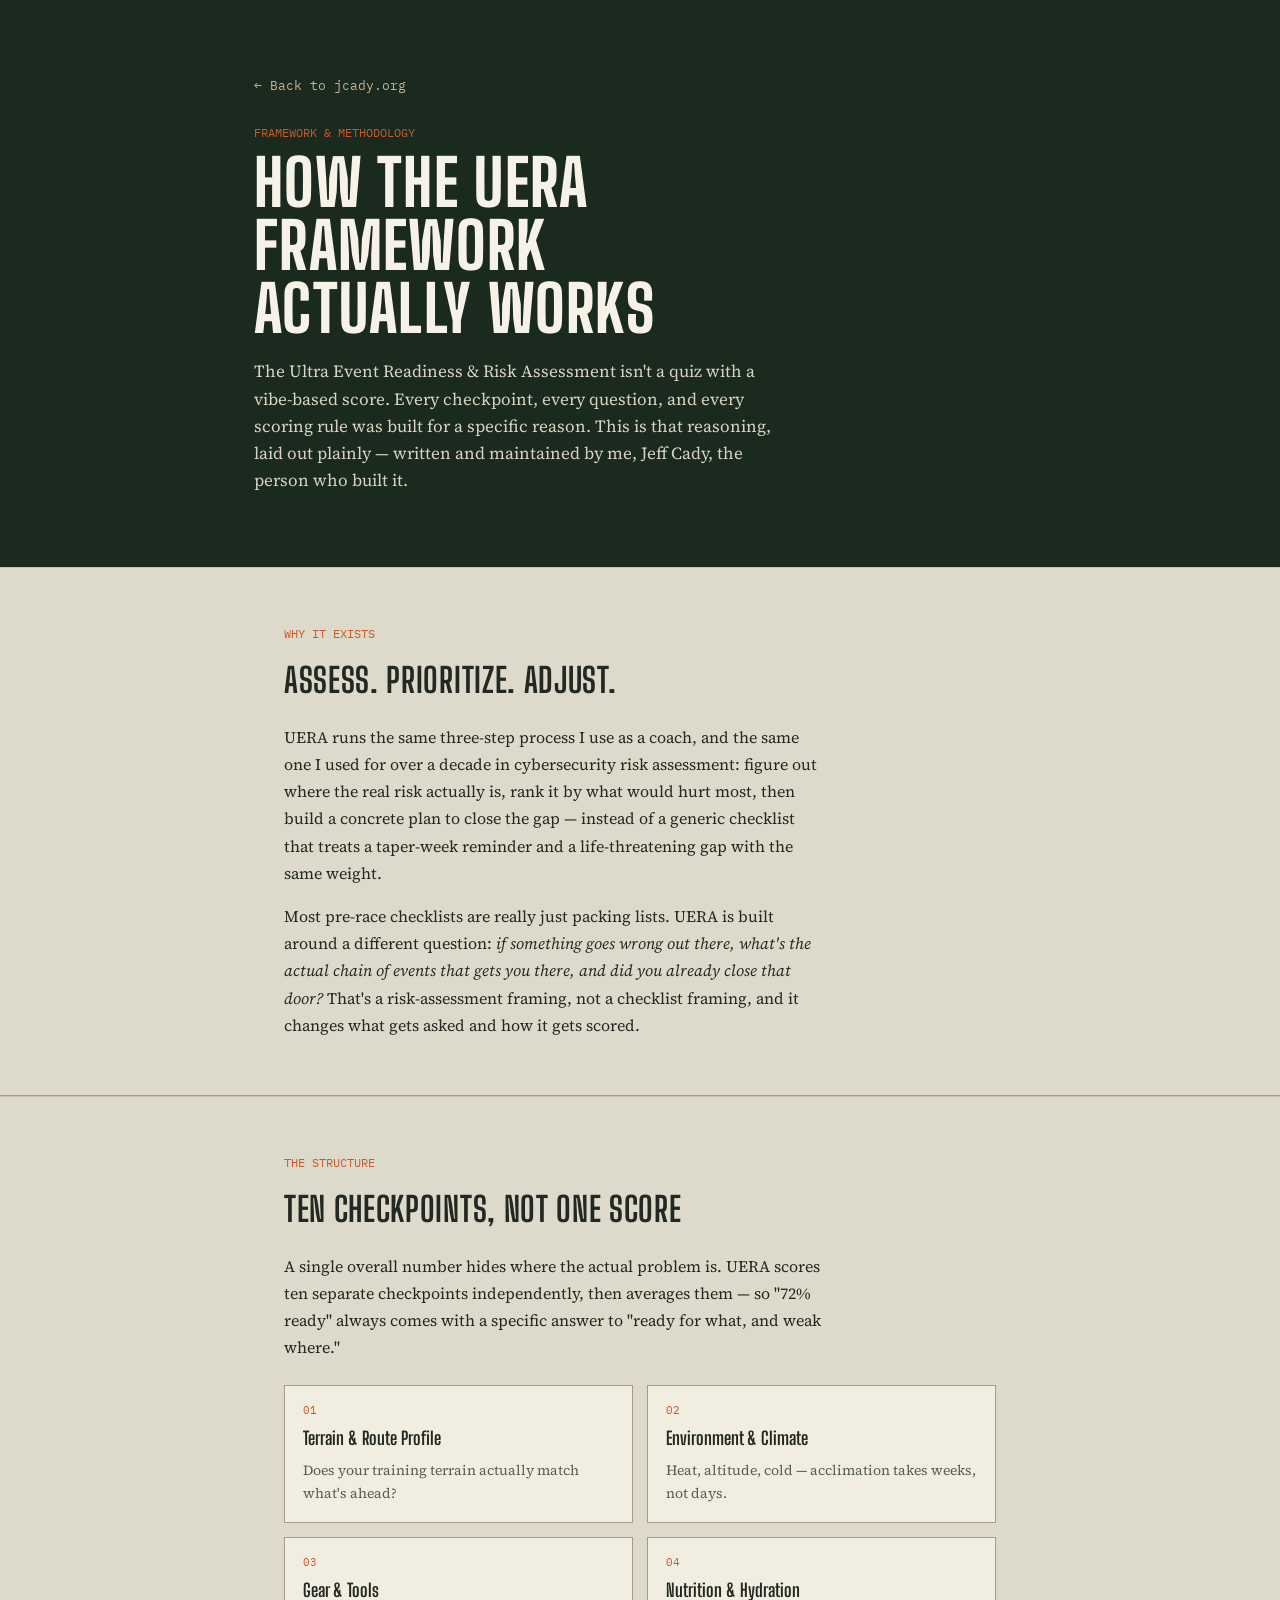
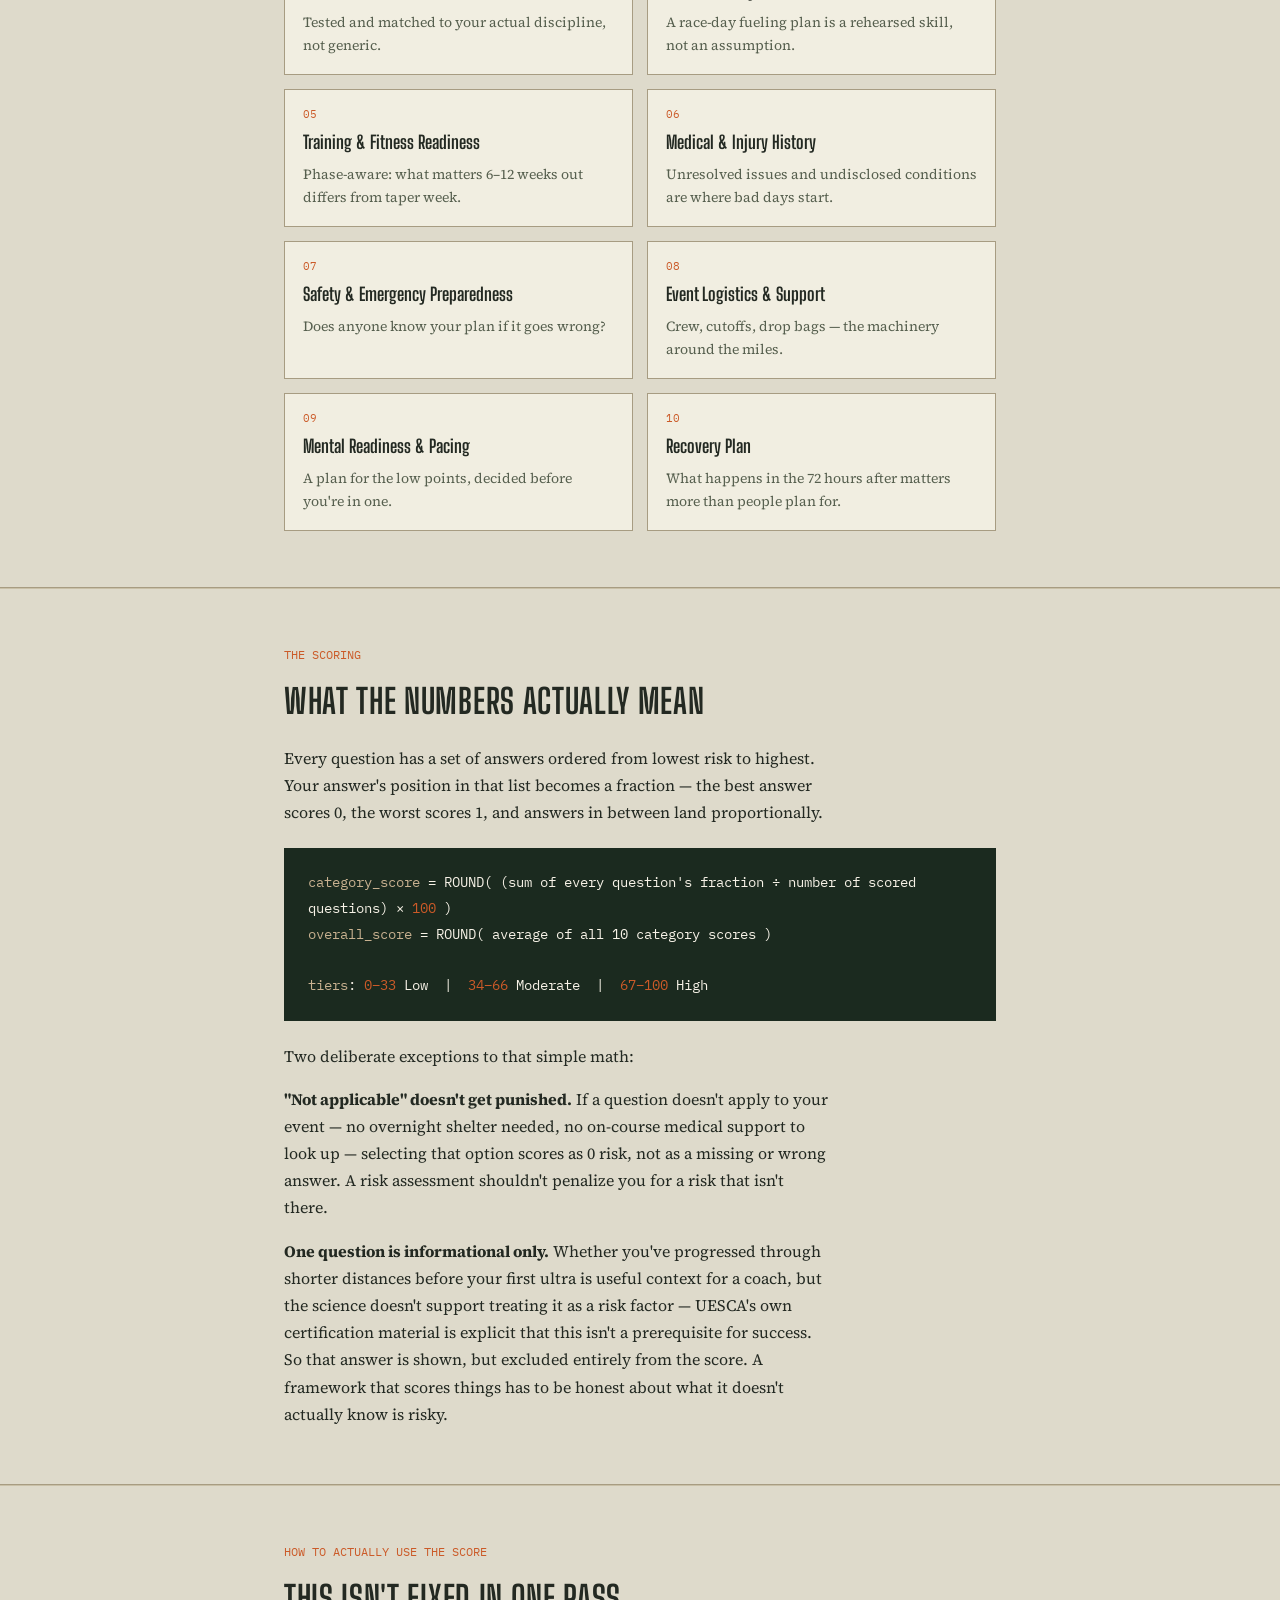
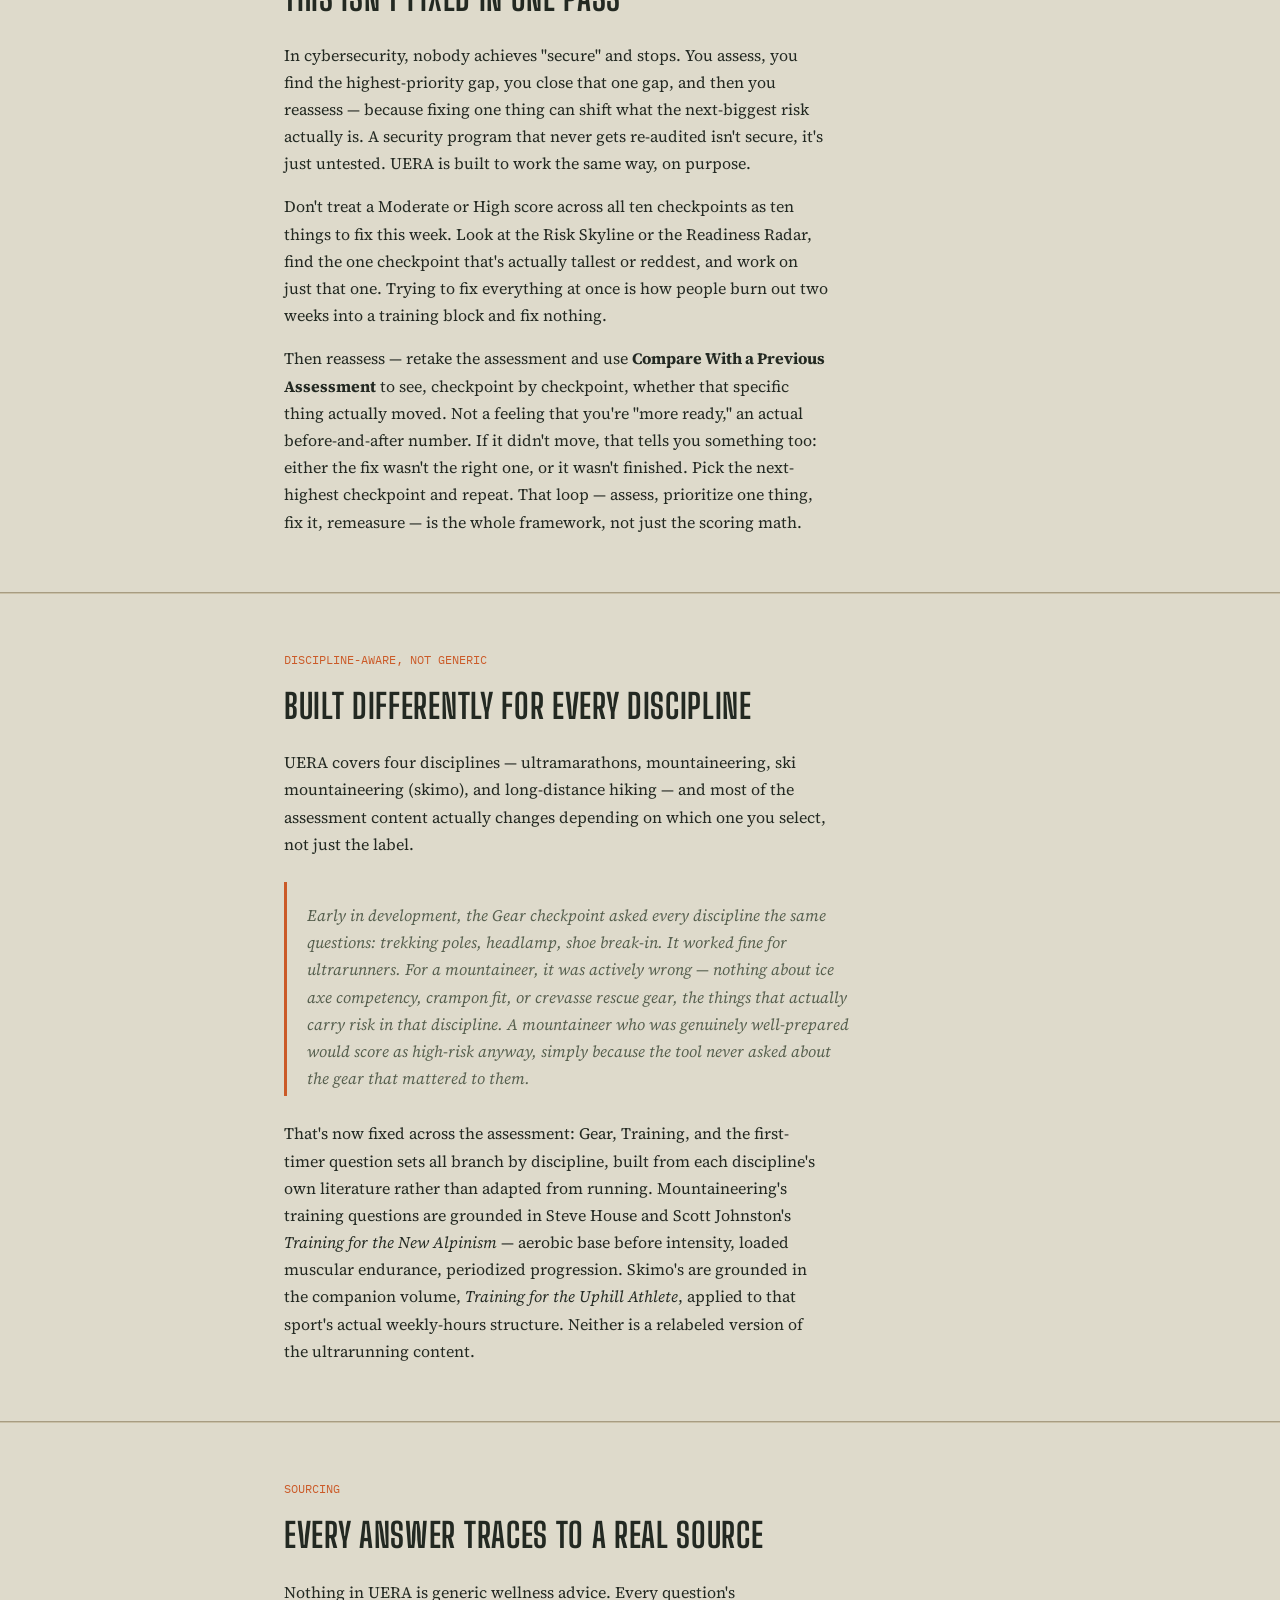
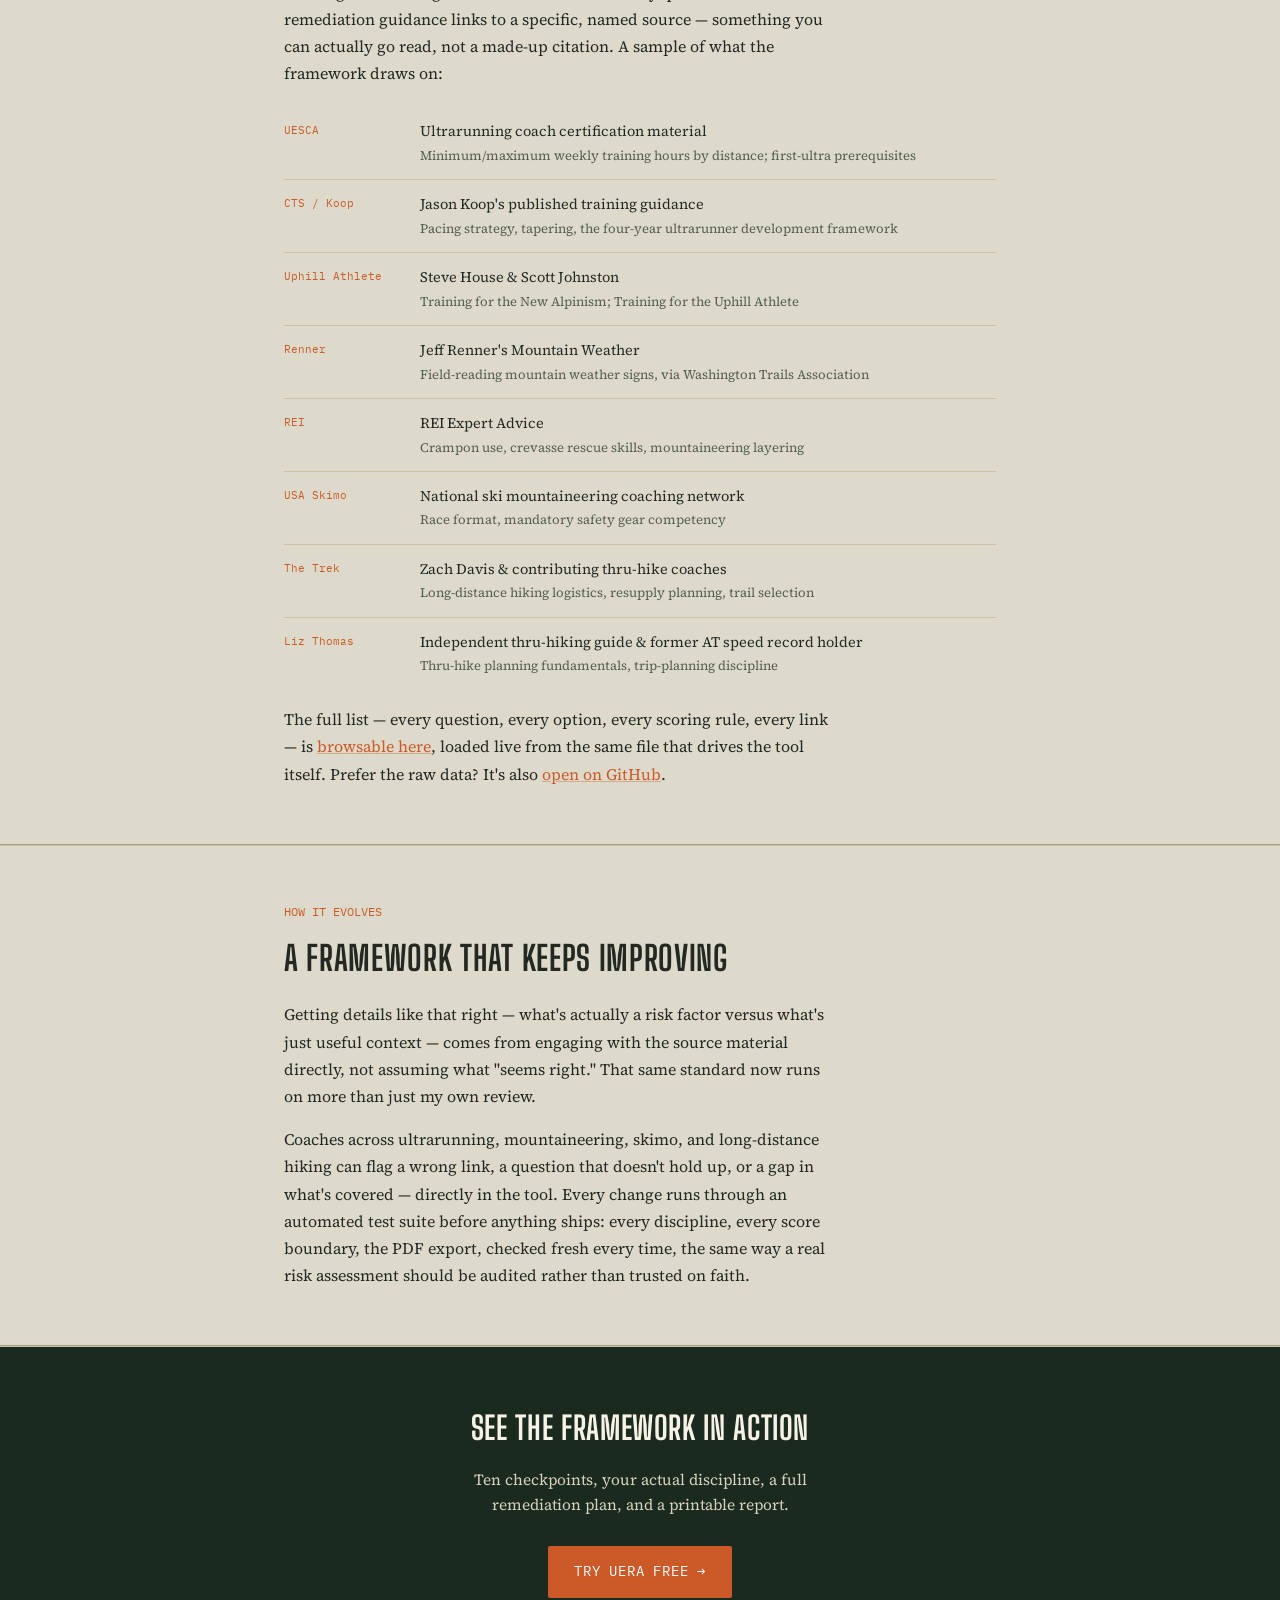
==== framework.html @ 0e3402d0 "Add guidance on using the score in cybersecurity" ====
<!DOCTYPE html>
<html lang="en">
<head>
<meta charset="UTF-8">
<meta name="viewport" content="width=device-width, initial-scale=1.0">
<title>The UERA Framework &mdash; Logic, Scoring &amp; Sources | Jeff Cady</title>
<meta name="description" content="How the Ultra Event Readiness &amp; Risk Assessment actually works: the scoring math, why the checkpoints differ by discipline, and the real sources behind every question.">
<link rel="preconnect" href="https://fonts.googleapis.com">
<link rel="preconnect" href="https://fonts.gstatic.com" crossorigin>
<link href="https://fonts.googleapis.com/css2?family=Big+Shoulders+Display:wght@600;700;800&family=Source+Serif+4:ital,opsz,wght@0,8..60,400;0,8..60,600;1,8..60,400&family=IBM+Plex+Mono:wght@400;500;600&display=swap" rel="stylesheet">
<link rel="stylesheet" href="theme.css">
<script src="theme.js"></script>
<style>
  .fw-hero{
    background:var(--pine);
    color:var(--cream);
    padding:72px 0 56px;
    position:relative;
    overflow:hidden;
  }
  .fw-hero::before{
    content:'';
    position:absolute;inset:0;
    background-image:var(--contour-pattern);
    background-size:600px;
    opacity:0.08;
    pointer-events:none;
  }
  .fw-hero .wrap{position:relative;}
  .fw-back{
    display:inline-flex;align-items:center;gap:6px;
    font-family:'IBM Plex Mono',monospace;font-size:12.5px;color:#c8b190;
    text-decoration:none;margin-bottom:28px;
  }
  .fw-back:hover{color:var(--accent);}
  .fw-hero h1{
    font-family:'Big Shoulders Display',sans-serif;
    font-weight:800;
    font-size:clamp(38px,6vw,64px);
    line-height:0.98;
    margin-bottom:18px;
    max-width:14ch;
  }
  .fw-hero .lede{
    font-size:17px;color:#d9d2c0;max-width:58ch;line-height:1.6;
  }
  .fw-section{padding:56px 0;border-bottom:1px solid var(--line);}
  .fw-section:last-of-type{border-bottom:none;}
  .fw-section .wrap{max-width:760px;}
  .fw-section h2{
    font-family:'Big Shoulders Display',sans-serif;
    font-weight:700;font-size:clamp(26px,4vw,34px);
    margin-bottom:6px;
  }
  .fw-kicker{
    font-family:'IBM Plex Mono',monospace;font-size:12px;color:var(--accent);
    margin-bottom:10px;
  }
  .fw-section p{font-size:16px;line-height:1.7;color:var(--ink);margin-bottom:16px;max-width:68ch;}
  .fw-section p a{color:var(--accent);text-decoration:underline;text-decoration-color:rgba(203,90,40,0.4);}
  .fw-section p a:hover{text-decoration-color:var(--accent);}
  .fw-section p:last-child{margin-bottom:0;}
  .checkpoint-grid{
    display:grid;grid-template-columns:repeat(2,1fr);gap:14px;margin-top:24px;
  }
  @media (max-width:640px){.checkpoint-grid{grid-template-columns:1fr;}}
  .checkpoint-grid .cp{
    border:1px solid var(--line);padding:16px 18px;background:var(--paper-2);
  }
  .checkpoint-grid .cp .num{
    font-family:'IBM Plex Mono',monospace;font-size:11px;color:var(--accent);
  }
  .checkpoint-grid .cp h4{
    font-family:'Big Shoulders Display',sans-serif;font-size:18px;font-weight:700;
    margin:4px 0 6px;
  }
  .checkpoint-grid .cp p{font-size:14px;margin:0;color:var(--ink-soft);}
  .formula-block{
    background:var(--pine);color:var(--cream);
    padding:22px 24px;margin:22px 0;
    font-family:'IBM Plex Mono',monospace;font-size:13.5px;line-height:1.9;
  }
  .formula-block .step{color:#c8b190;}
  .formula-block .hi{color:var(--accent);}
  .case-study{
    border-left:3px solid var(--accent);padding:4px 0 4px 20px;margin:24px 0;
  }
  .case-study p{font-style:italic;color:var(--ink-soft);}
  .source-list{margin-top:20px;display:flex;flex-direction:column;gap:0;}
  .source-list .src{
    display:flex;gap:16px;padding:13px 0;border-top:1px solid var(--line-soft);
    font-size:14.5px;
  }
  .source-list .src:first-child{border-top:none;}
  .source-list .src .domain{
    font-family:'IBM Plex Mono',monospace;font-size:11px;color:var(--accent);
    width:120px;flex-shrink:0;padding-top:2px;
  }
  .source-list .src .what{color:var(--ink);}
  .source-list .src .what span{color:var(--ink-soft);display:block;font-size:13px;margin-top:2px;}
  .fw-cta{
    background:var(--pine);color:var(--cream);padding:56px 0;text-align:center;
  }
  .fw-cta h2{
    font-family:'Big Shoulders Display',sans-serif;font-weight:700;font-size:clamp(24px,4vw,32px);
    margin-bottom:14px;
  }
  .fw-cta p{color:#d9d2c0;max-width:52ch;margin:0 auto 28px;font-size:15.5px;}
</style>
</head>
<body>

<section class="fw-hero">
  <div class="wrap">
    <a class="fw-back" href="index.html">&larr; Back to jcady.org</a>
    <div class="fw-kicker">FRAMEWORK &amp; METHODOLOGY</div>
    <h1>How the UERA framework actually works</h1>
    <p class="lede">The Ultra Event Readiness &amp; Risk Assessment isn't a quiz with a vibe-based score. Every checkpoint, every question, and every scoring rule was built for a specific reason. This is that reasoning, laid out plainly &mdash; written and maintained by me, Jeff Cady, the person who built it.</p>
  </div>
</section>

<section class="fw-section">
  <div class="wrap">
    <div class="fw-kicker">WHY IT EXISTS</div>
    <h2>Assess. Prioritize. Adjust.</h2>
    <p>UERA runs the same three-step process I use as a coach, and the same one I used for over a decade in cybersecurity risk assessment: figure out where the real risk actually is, rank it by what would hurt most, then build a concrete plan to close the gap &mdash; instead of a generic checklist that treats a taper-week reminder and a life-threatening gap with the same weight.</p>
    <p>Most pre-race checklists are really just packing lists. UERA is built around a different question: <em>if something goes wrong out there, what's the actual chain of events that gets you there, and did you already close that door?</em> That's a risk-assessment framing, not a checklist framing, and it changes what gets asked and how it gets scored.</p>
  </div>
</section>

<section class="fw-section">
  <div class="wrap">
    <div class="fw-kicker">THE STRUCTURE</div>
    <h2>Ten checkpoints, not one score</h2>
    <p>A single overall number hides where the actual problem is. UERA scores ten separate checkpoints independently, then averages them &mdash; so "72% ready" always comes with a specific answer to "ready for what, and weak where."</p>
    <div class="checkpoint-grid">
      <div class="cp"><div class="num">01</div><h4>Terrain &amp; Route Profile</h4><p>Does your training terrain actually match what's ahead?</p></div>
      <div class="cp"><div class="num">02</div><h4>Environment &amp; Climate</h4><p>Heat, altitude, cold &mdash; acclimation takes weeks, not days.</p></div>
      <div class="cp"><div class="num">03</div><h4>Gear &amp; Tools</h4><p>Tested and matched to your actual discipline, not generic.</p></div>
      <div class="cp"><div class="num">04</div><h4>Nutrition &amp; Hydration</h4><p>A race-day fueling plan is a rehearsed skill, not an assumption.</p></div>
      <div class="cp"><div class="num">05</div><h4>Training &amp; Fitness Readiness</h4><p>Phase-aware: what matters 6&ndash;12 weeks out differs from taper week.</p></div>
      <div class="cp"><div class="num">06</div><h4>Medical &amp; Injury History</h4><p>Unresolved issues and undisclosed conditions are where bad days start.</p></div>
      <div class="cp"><div class="num">07</div><h4>Safety &amp; Emergency Preparedness</h4><p>Does anyone know your plan if it goes wrong?</p></div>
      <div class="cp"><div class="num">08</div><h4>Event Logistics &amp; Support</h4><p>Crew, cutoffs, drop bags &mdash; the machinery around the miles.</p></div>
      <div class="cp"><div class="num">09</div><h4>Mental Readiness &amp; Pacing</h4><p>A plan for the low points, decided before you're in one.</p></div>
      <div class="cp"><div class="num">10</div><h4>Recovery Plan</h4><p>What happens in the 72 hours after matters more than people plan for.</p></div>
    </div>
  </div>
</section>

<section class="fw-section">
  <div class="wrap">
    <div class="fw-kicker">THE SCORING</div>
    <h2>What the numbers actually mean</h2>
    <p>Every question has a set of answers ordered from lowest risk to highest. Your answer's position in that list becomes a fraction &mdash; the best answer scores 0, the worst scores 1, and answers in between land proportionally.</p>
    <div class="formula-block">
      <span class="step">category_score</span> = ROUND( (sum of every question's fraction &divide; number of scored questions) &times; <span class="hi">100</span> )<br>
      <span class="step">overall_score</span> = ROUND( average of all 10 category scores )<br><br>
      <span class="step">tiers</span>: <span class="hi">0&ndash;33</span> Low &nbsp;|&nbsp; <span class="hi">34&ndash;66</span> Moderate &nbsp;|&nbsp; <span class="hi">67&ndash;100</span> High
    </div>
    <p>Two deliberate exceptions to that simple math:</p>
    <p><strong>"Not applicable" doesn't get punished.</strong> If a question doesn't apply to your event &mdash; no overnight shelter needed, no on-course medical support to look up &mdash; selecting that option scores as 0 risk, not as a missing or wrong answer. A risk assessment shouldn't penalize you for a risk that isn't there.</p>
    <p><strong>One question is informational only.</strong> Whether you've progressed through shorter distances before your first ultra is useful context for a coach, but the science doesn't support treating it as a risk factor &mdash; UESCA's own certification material is explicit that this isn't a prerequisite for success. So that answer is shown, but excluded entirely from the score. A framework that scores things has to be honest about what it doesn't actually know is risky.</p>
  </div>
</section>

<section class="fw-section">
  <div class="wrap">
    <div class="fw-kicker">HOW TO ACTUALLY USE THE SCORE</div>
    <h2>This isn't fixed in one pass</h2>
    <p>In cybersecurity, nobody achieves "secure" and stops. You assess, you find the highest-priority gap, you close that one gap, and then you reassess &mdash; because fixing one thing can shift what the next-biggest risk actually is. A security program that never gets re-audited isn't secure, it's just untested. UERA is built to work the same way, on purpose.</p>
    <p>Don't treat a Moderate or High score across all ten checkpoints as ten things to fix this week. Look at the Risk Skyline or the Readiness Radar, find the one checkpoint that's actually tallest or reddest, and work on just that one. Trying to fix everything at once is how people burn out two weeks into a training block and fix nothing.</p>
    <p>Then reassess &mdash; retake the assessment and use <strong>Compare With a Previous Assessment</strong> to see, checkpoint by checkpoint, whether that specific thing actually moved. Not a feeling that you're "more ready," an actual before-and-after number. If it didn't move, that tells you something too: either the fix wasn't the right one, or it wasn't finished. Pick the next-highest checkpoint and repeat. That loop &mdash; assess, prioritize one thing, fix it, remeasure &mdash; is the whole framework, not just the scoring math.</p>
  </div>
</section>

<section class="fw-section">
  <div class="wrap">
    <div class="fw-kicker">DISCIPLINE-AWARE, NOT GENERIC</div>
    <h2>Built differently for every discipline</h2>
    <p>UERA covers four disciplines &mdash; ultramarathons, mountaineering, ski mountaineering (skimo), and long-distance hiking &mdash; and most of the assessment content actually changes depending on which one you select, not just the label.</p>
    <div class="case-study">
      <p>Early in development, the Gear checkpoint asked every discipline the same questions: trekking poles, headlamp, shoe break-in. It worked fine for ultrarunners. For a mountaineer, it was actively wrong &mdash; nothing about ice axe competency, crampon fit, or crevasse rescue gear, the things that actually carry risk in that discipline. A mountaineer who was genuinely well-prepared would score as high-risk anyway, simply because the tool never asked about the gear that mattered to them.</p>
    </div>
    <p>That's now fixed across the assessment: Gear, Training, and the first-timer question sets all branch by discipline, built from each discipline's own literature rather than adapted from running. Mountaineering's training questions are grounded in Steve House and Scott Johnston's <em>Training for the New Alpinism</em> &mdash; aerobic base before intensity, loaded muscular endurance, periodized progression. Skimo's are grounded in the companion volume, <em>Training for the Uphill Athlete</em>, applied to that sport's actual weekly-hours structure. Neither is a relabeled version of the ultrarunning content.</p>
  </div>
</section>

<section class="fw-section">
  <div class="wrap">
    <div class="fw-kicker">SOURCING</div>
    <h2>Every answer traces to a real source</h2>
    <p>Nothing in UERA is generic wellness advice. Every question's remediation guidance links to a specific, named source &mdash; something you can actually go read, not a made-up citation. A sample of what the framework draws on:</p>
    <div class="source-list">
      <div class="src"><div class="domain">UESCA</div><div class="what">Ultrarunning coach certification material<span>Minimum/maximum weekly training hours by distance; first-ultra prerequisites</span></div></div>
      <div class="src"><div class="domain">CTS / Koop</div><div class="what">Jason Koop's published training guidance<span>Pacing strategy, tapering, the four-year ultrarunner development framework</span></div></div>
      <div class="src"><div class="domain">Uphill Athlete</div><div class="what">Steve House &amp; Scott Johnston<span>Training for the New Alpinism; Training for the Uphill Athlete</span></div></div>
      <div class="src"><div class="domain">Renner</div><div class="what">Jeff Renner's Mountain Weather<span>Field-reading mountain weather signs, via Washington Trails Association</span></div></div>
      <div class="src"><div class="domain">REI</div><div class="what">REI Expert Advice<span>Crampon use, crevasse rescue skills, mountaineering layering</span></div></div>
      <div class="src"><div class="domain">USA Skimo</div><div class="what">National ski mountaineering coaching network<span>Race format, mandatory safety gear competency</span></div></div>
      <div class="src"><div class="domain">The Trek</div><div class="what">Zach Davis &amp; contributing thru-hike coaches<span>Long-distance hiking logistics, resupply planning, trail selection</span></div></div>
      <div class="src"><div class="domain">Liz Thomas</div><div class="what">Independent thru-hiking guide &amp; former AT speed record holder<span>Thru-hike planning fundamentals, trip-planning discipline</span></div></div>
    </div>
    <p>The full list &mdash; every question, every option, every scoring rule, every link &mdash; is <a href="questions.html">browsable here</a>, loaded live from the same file that drives the tool itself. Prefer the raw data? It's also <a href="https://github.com/jeffreycady/Ultra-Event-Readiness-and-Risk-Assessment" target="_blank" rel="noopener">open on GitHub</a>.</p>
  </div>
</section>

<section class="fw-section">
  <div class="wrap">
    <div class="fw-kicker">HOW IT EVOLVES</div>
    <h2>A framework that keeps improving</h2>
    <p>Getting details like that right &mdash; what's actually a risk factor versus what's just useful context &mdash; comes from engaging with the source material directly, not assuming what "seems right." That same standard now runs on more than just my own review.</p>
    <p>Coaches across ultrarunning, mountaineering, skimo, and long-distance hiking can flag a wrong link, a question that doesn't hold up, or a gap in what's covered &mdash; directly in the tool. Every change runs through an automated test suite before anything ships: every discipline, every score boundary, the PDF export, checked fresh every time, the same way a real risk assessment should be audited rather than trusted on faith.</p>
  </div>
</section>

<section class="fw-cta">
  <div class="wrap">
    <h2>See the framework in action</h2>
    <p>Ten checkpoints, your actual discipline, a full remediation plan, and a printable report.</p>
    <a class="btn" href="https://uera.jcady.org/?coach=jeff">Try UERA Free &rarr;</a>
  </div>
</section>

</body>
</html>
---- theme.css ----
/* ============================================================
   JEFF CADY / UESCA COACHING — SHARED THEME
   ------------------------------------------------------------
   Design tokens, resets, typography, layout shell, hero
   mechanism, and buttons shared by every page in this site
   family (jcady.org, uera.jcady.org, and any future page).

   HOW TO USE THIS FOR A NEW PAGE:
   1. Link this file + the same Google Fonts <link> this file
      assumes (Big Shoulders Display, Source Serif 4, IBM Plex
      Mono) — see any existing page's <head> for the exact tag.
   2. Link theme.js right after it (provides the topo contour
      background and the waypoint-ring icon generator).
   3. Use the classes below (.wrap, .hero, .btn, section,
      .section-title, etc.) for anything generic.
   4. Write page-specific CSS in your own page's <style> block,
      AFTER the theme.css <link>, so it can override anything
      that needs to differ (hero heading size, section colors,
      one-off components). Don't edit this file for a one-page
      need — only add something here if it's genuinely reusable
      across multiple pages.
   ============================================================ */

:root{
  /* ---- Core palette ---- */
  --paper:#DEDACB;
  --paper-2:#F1EEE1;
  --ink:#232922;
  --ink-soft:#565f4e;
  --pine:#1B2A1F;
  --pine-2:#25372A;
  --line:#A79C82;
  --line-soft:#c9c0a7;
  --accent:#CB5A28;
  --cream:#F7F2E7;
  --dim:#c8b190;
  --radius:2px;

  /* ---- Risk/status tiers ----
     For any tool that scores, flags, or rates something.
     Skip these tokens entirely on pages that don't need them. */
  --low:#4B7A4E;
  --mid:#B2812A;
  --high:#B23B2E;
  --low-bg:rgba(75,122,78,0.13);
  --mid-bg:rgba(178,129,42,0.15);
  --high-bg:rgba(178,59,46,0.14);
}

/* ---------- Reset & base ---------- */
*{box-sizing:border-box;}
html{scroll-behavior:smooth;}
body{
  margin:0;
  background:var(--paper);
  color:var(--ink);
  font-family:'Source Serif 4', Georgia, serif;
  -webkit-font-smoothing:antialiased;
  line-height:1.6;
}
img{max-width:100%;display:block;}
a{color:inherit;}

/* ---------- Typography ---------- */
h1,h2,h3,.display{
  font-family:'Big Shoulders Display', sans-serif;
  text-transform:uppercase;
  letter-spacing:0.02em;
  font-weight:800;
  margin:0;
}
.mono{font-family:'IBM Plex Mono', monospace;}
button{font-family:'IBM Plex Mono', monospace;cursor:pointer;}
button:focus-visible, input:focus-visible, a:focus-visible, label:focus-within{
  outline:3px solid var(--accent);
  outline-offset:2px;
}

/* ---------- Layout shell ---------- */
.wrap{max-width:820px;margin:0 auto;padding:0 24px;}
section{padding:64px 0;}
section + section{border-top:1px solid var(--line-soft);}
.section-title{font-size:clamp(26px,4vw,34px);margin-bottom:10px;}
.section-sub{color:var(--ink-soft);font-size:16px;max-width:60ch;margin-bottom:36px;font-style:italic;}

/* ---------- Hero (dark pine header w/ topo texture) ----------
   Structural mechanism only. Override .hero{padding} and
   .hero h1{font-size} per page — a two-word name and a
   four-word product title need different scale, and that's
   fine to set locally. */
.hero{
  background:var(--pine);
  color:var(--cream);
  position:relative;
  overflow:hidden;
  padding:76px 0 58px;
}
.hero::before{
  content:"";
  position:absolute;inset:0;
  background-image:var(--contour-pattern);
  opacity:0.5;
  pointer-events:none;
}
.hero .wrap{position:relative;z-index:1;}
.eyebrow{
  font-family:'IBM Plex Mono', monospace;
  font-size:12.5px;
  letter-spacing:0.17em;
  text-transform:uppercase;
  color:var(--dim);
  margin-bottom:19px;
  display:flex;
  align-items:center;
  gap:10px;
}
.eyebrow::before{content:"";width:26px;height:1px;background:var(--dim);display:inline-block;}
.hero h1{
  font-size:clamp(44px, 9vw, 80px);
  line-height:0.92;
  color:var(--cream);
}
.hero h1 em{font-style:normal;color:var(--accent);}
.hero p.lead{
  font-family:'Source Serif 4', serif;
  font-size:18.5px;
  color:#d9d2c0;
  max-width:52ch;
  margin-top:23px;
}

/* ---------- Buttons ---------- */
.btn-row{display:flex;gap:14px;margin-top:38px;flex-wrap:wrap;}
.btn{
  display:inline-flex;align-items:center;gap:10px;
  background:var(--accent);color:#fff;border:none;
  padding:15px 26px;font-size:13.5px;letter-spacing:0.06em;text-transform:uppercase;
  border-radius:var(--radius);text-decoration:none;
  font-family:'IBM Plex Mono', monospace;
  transition:background .15s ease, transform .15s ease;
}
.btn:hover{background:#b04b1f;}
.btn:active{transform:translateY(1px);}
.btn:disabled{opacity:0.35;cursor:not-allowed;}
.btn.small{padding:9px 16px;font-size:11.5px;}

/* Ghost button — default styling assumes a light background
   (body sections on --paper/--paper-2). */
.btn.ghost{background:transparent;border:1px solid var(--line);color:var(--ink);}
.btn.ghost:hover{background:rgba(0,0,0,0.05);}

/* Ghost button automatically flips for dark/hero contexts —
   any page's hero gets a correctly-contrasted ghost button
   for free, no per-page override needed. */
.hero .btn.ghost, .btn.ghost-dark{
  border-color:rgba(247,242,231,0.4);color:var(--cream);
}
.hero .btn.ghost:hover, .btn.ghost-dark:hover{background:rgba(255,255,255,0.08);}

/* ---------- Tags / pills ----------
   Small rounded label chips — used for specialty tags,
   category labels, anything that reads as a short badge. */
.pill-row{display:flex;flex-wrap:wrap;gap:10px;}
.pill-row span, .pill-row a{
  font-family:'IBM Plex Mono', monospace;font-size:11.5px;letter-spacing:0.05em;text-transform:uppercase;
  border:1px solid var(--line);padding:6px 14px;border-radius:20px;color:var(--ink-soft);
  text-decoration:none;
}

/* ---------- Simple card ----------
   A bordered content block on --paper-2. Good starting point
   for fact boxes, callouts, or list cards on a new page. */
.card{background:var(--paper-2);border:1px solid var(--line-soft);padding:22px 24px;}

/* ---------- Footer shell ----------
   The dark marketing-style footer (name, blurb, contact,
   copyright). A tool that just needs a thin credit line
   at the bottom of its own screens doesn't need this at all.*/
footer.site-footer-full{background:var(--pine);color:var(--dim);padding:56px 0 32px;}
footer.site-footer-full h2{color:var(--cream);font-size:28px;margin-bottom:12px;}
footer.site-footer-full p.lead-f{color:#d9d2c0;font-size:15.5px;max-width:50ch;margin-bottom:32px;}
.footer-bottom{
  border-top:1px solid rgba(255,255,255,0.12);
  margin-top:36px;padding-top:22px;
  font-family:'IBM Plex Mono', monospace;font-size:11px;color:#a99b7d;
  display:flex;justify-content:space-between;flex-wrap:wrap;gap:10px;
}
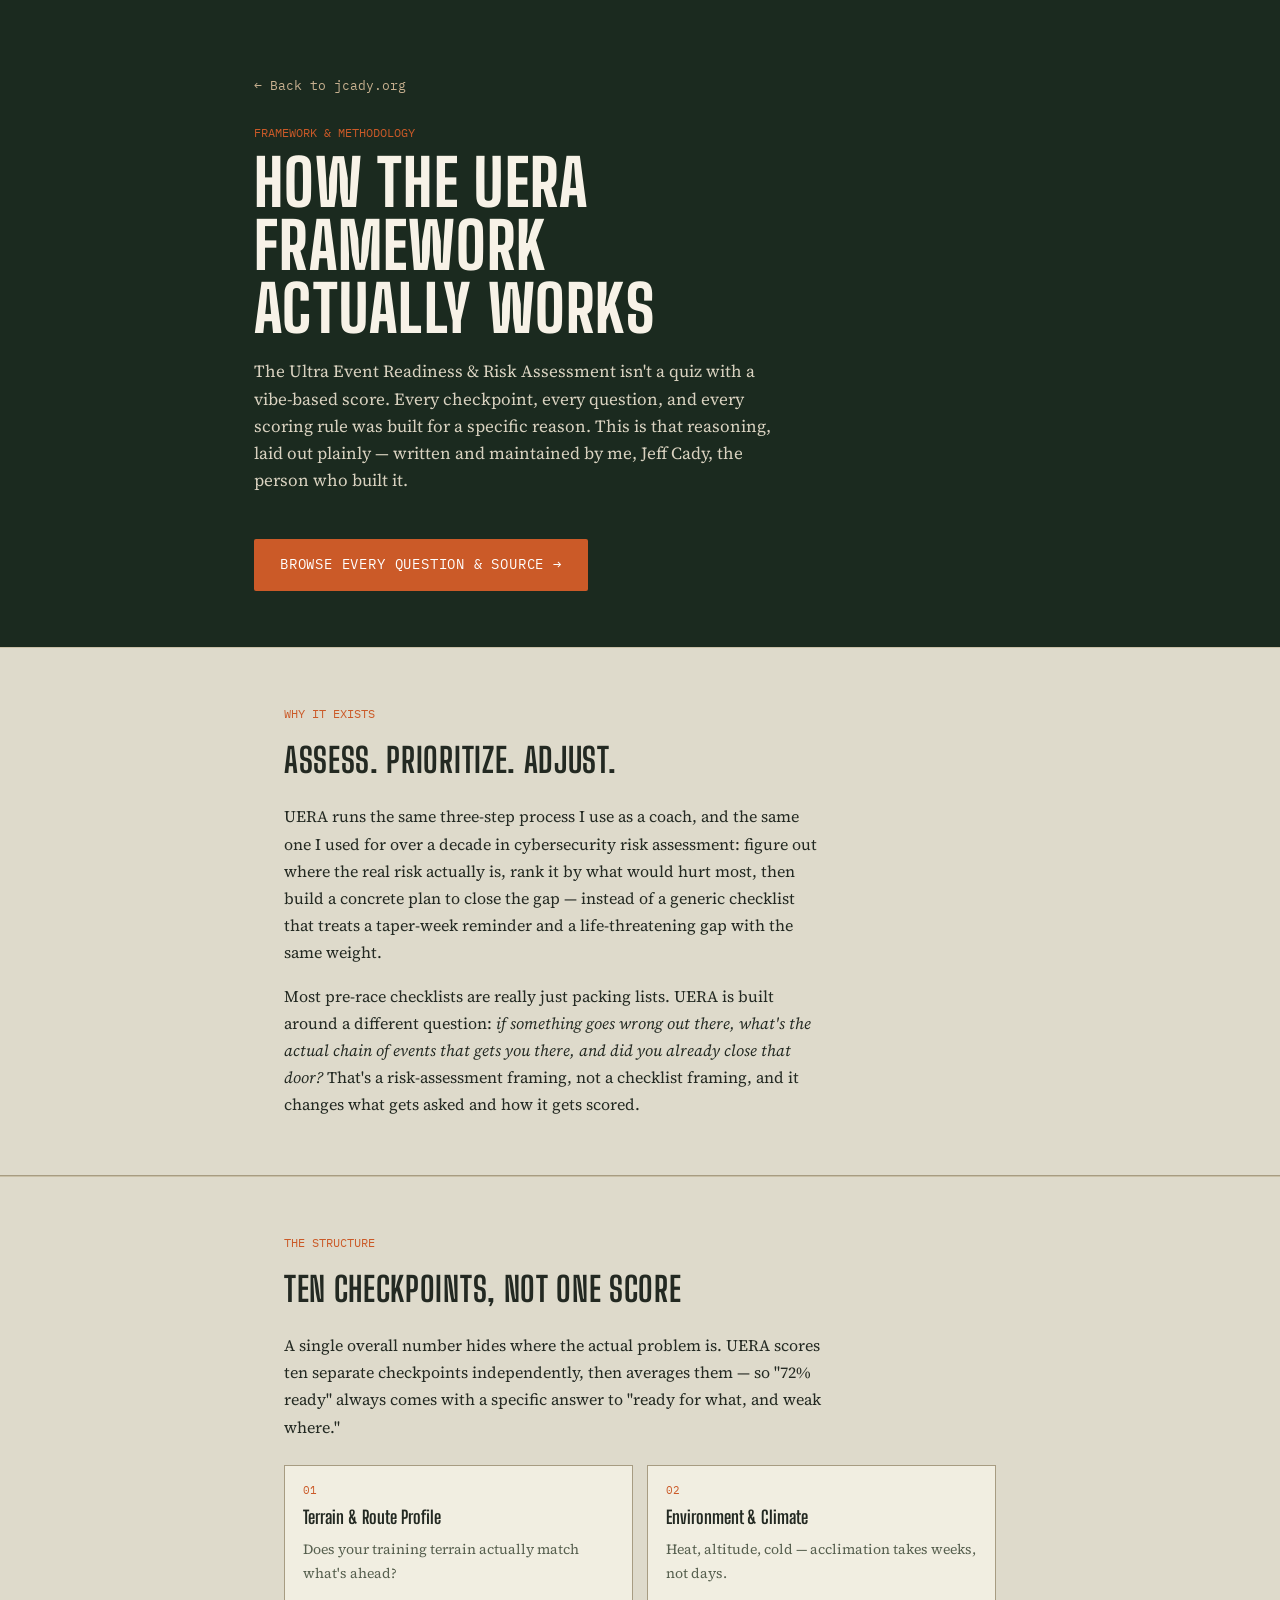
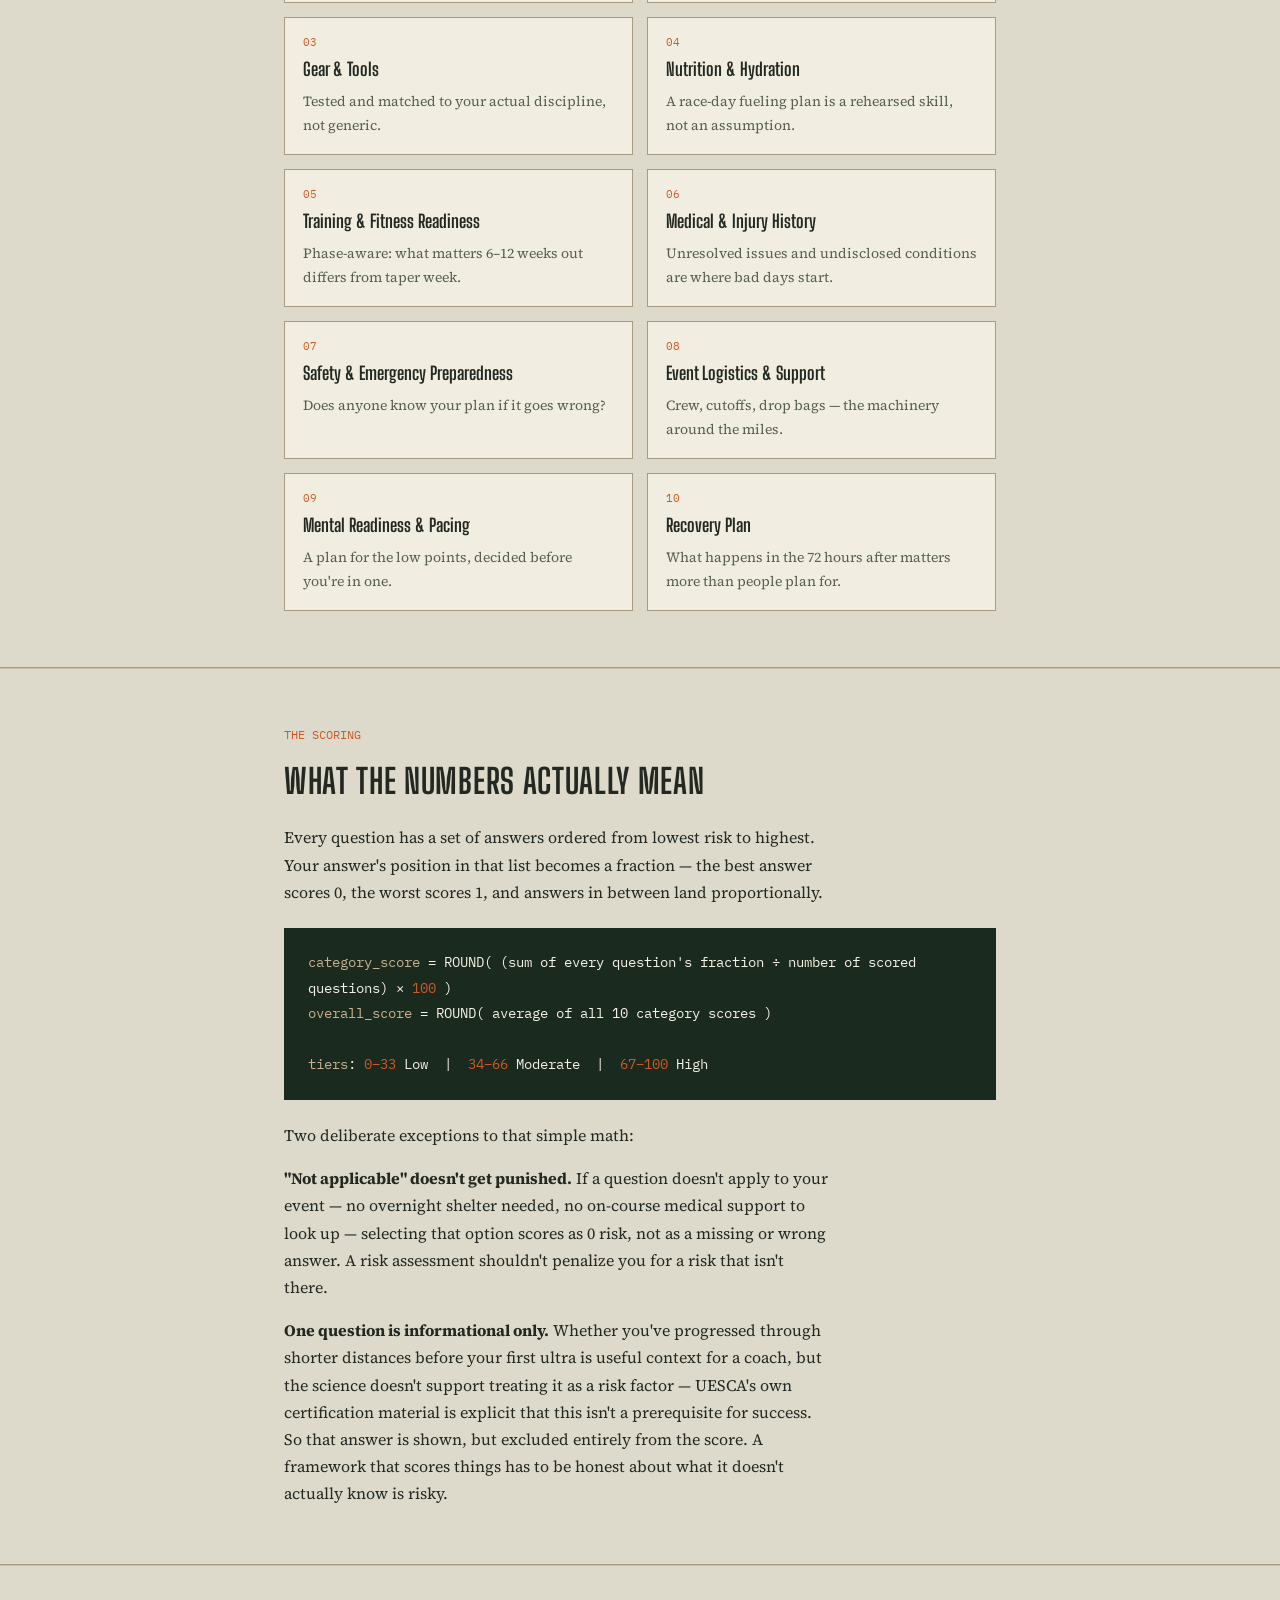
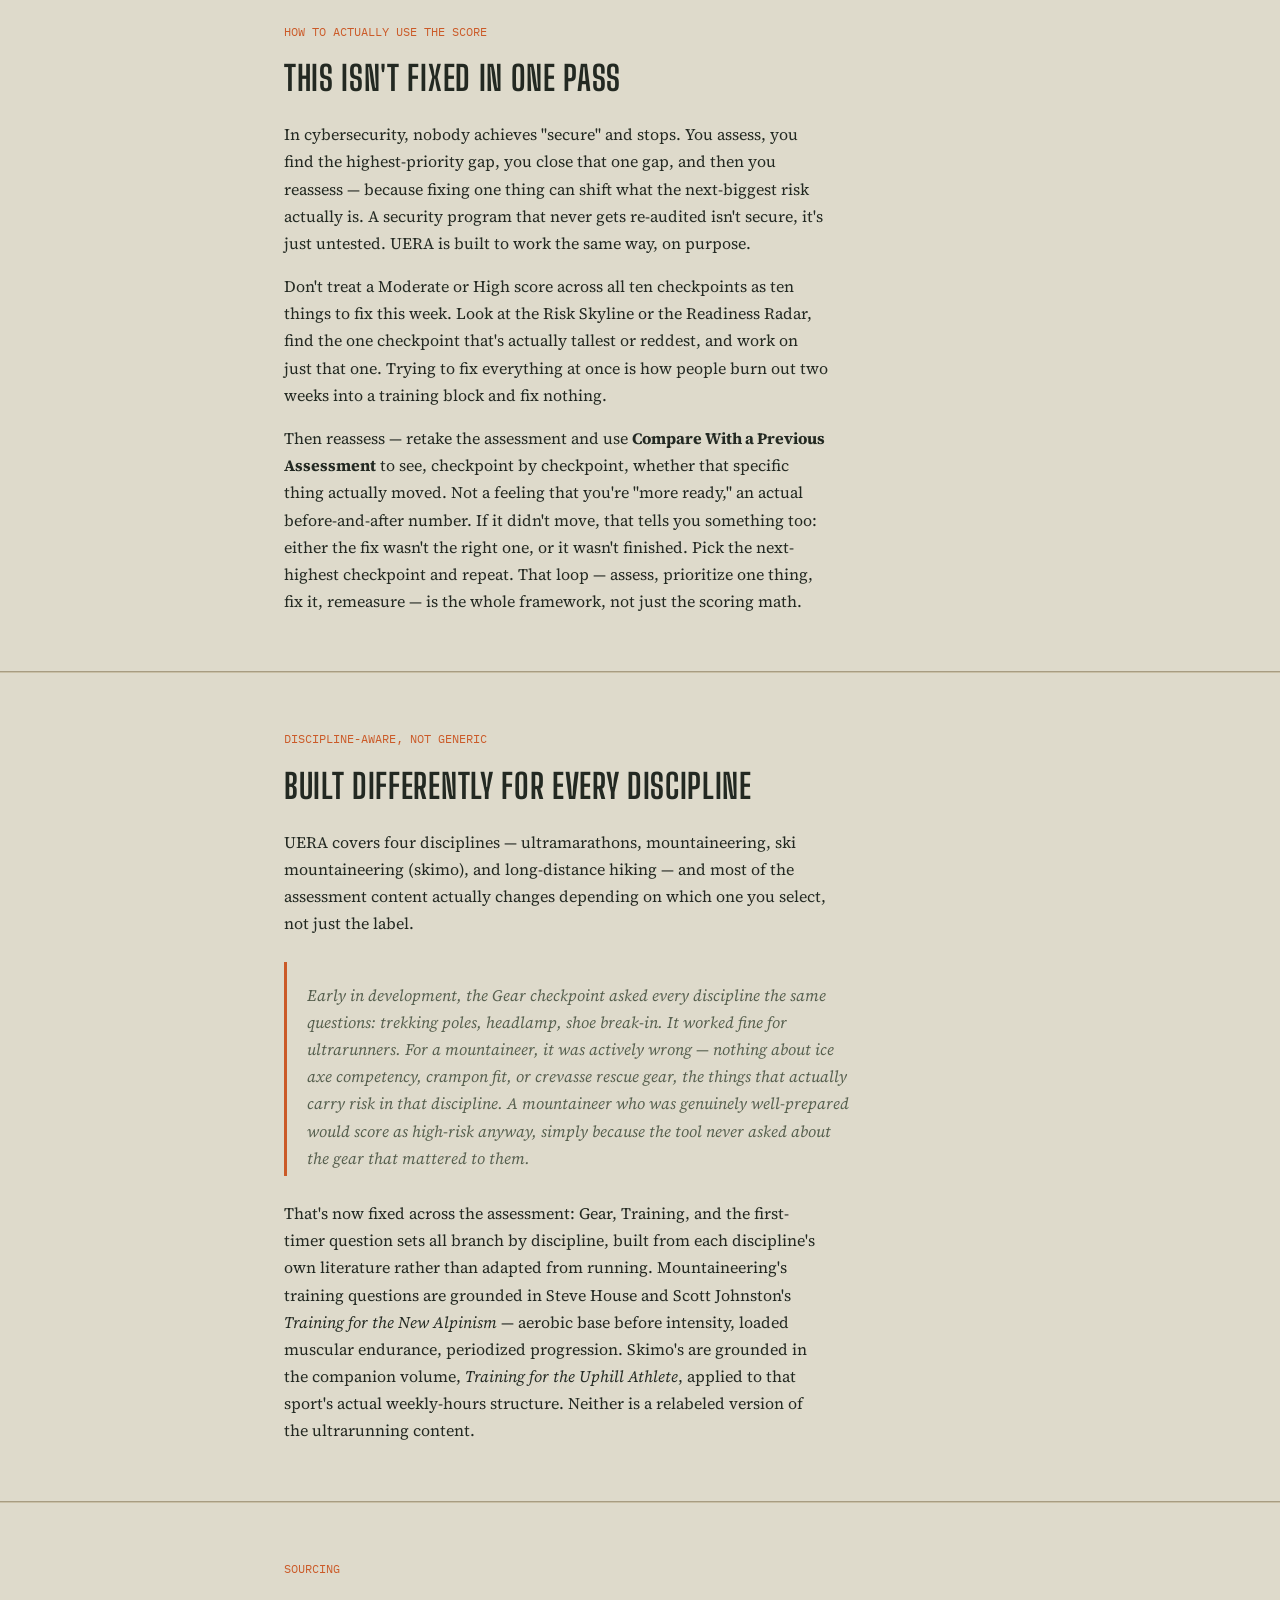
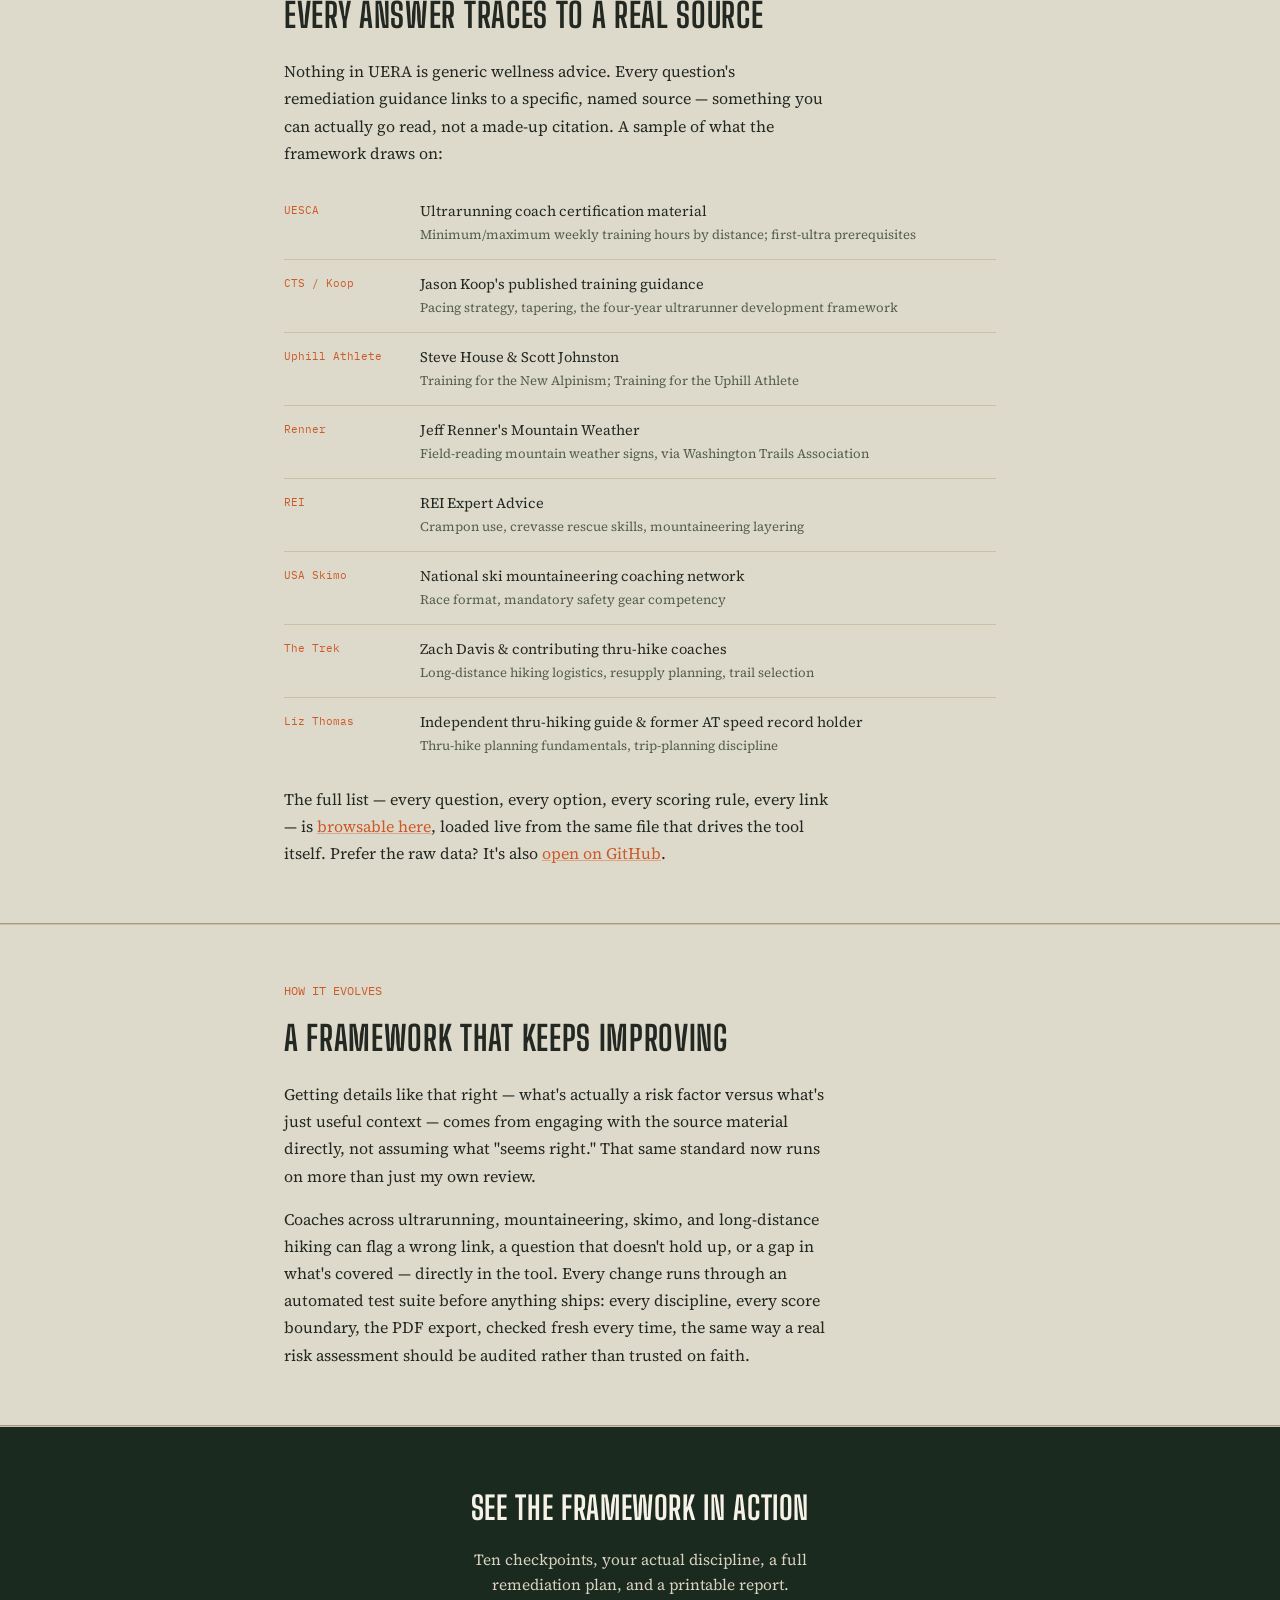
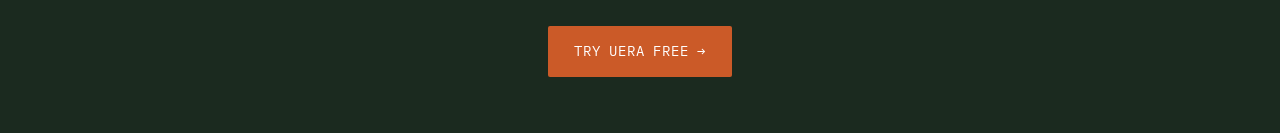
==== commit 0e312d54: "Add button to browse every question and source" ====
--- a/framework.html
+++ b/framework.html
@@ -116,6 +116,7 @@
     <div class="fw-kicker">FRAMEWORK &amp; METHODOLOGY</div>
     <h1>How the UERA framework actually works</h1>
     <p class="lede">The Ultra Event Readiness &amp; Risk Assessment isn't a quiz with a vibe-based score. Every checkpoint, every question, and every scoring rule was built for a specific reason. This is that reasoning, laid out plainly &mdash; written and maintained by me, Jeff Cady, the person who built it.</p>
+    <a class="btn" href="questions.html" style="margin-top:28px;display:inline-block;">Browse Every Question &amp; Source &rarr;</a>
   </div>
 </section>
 
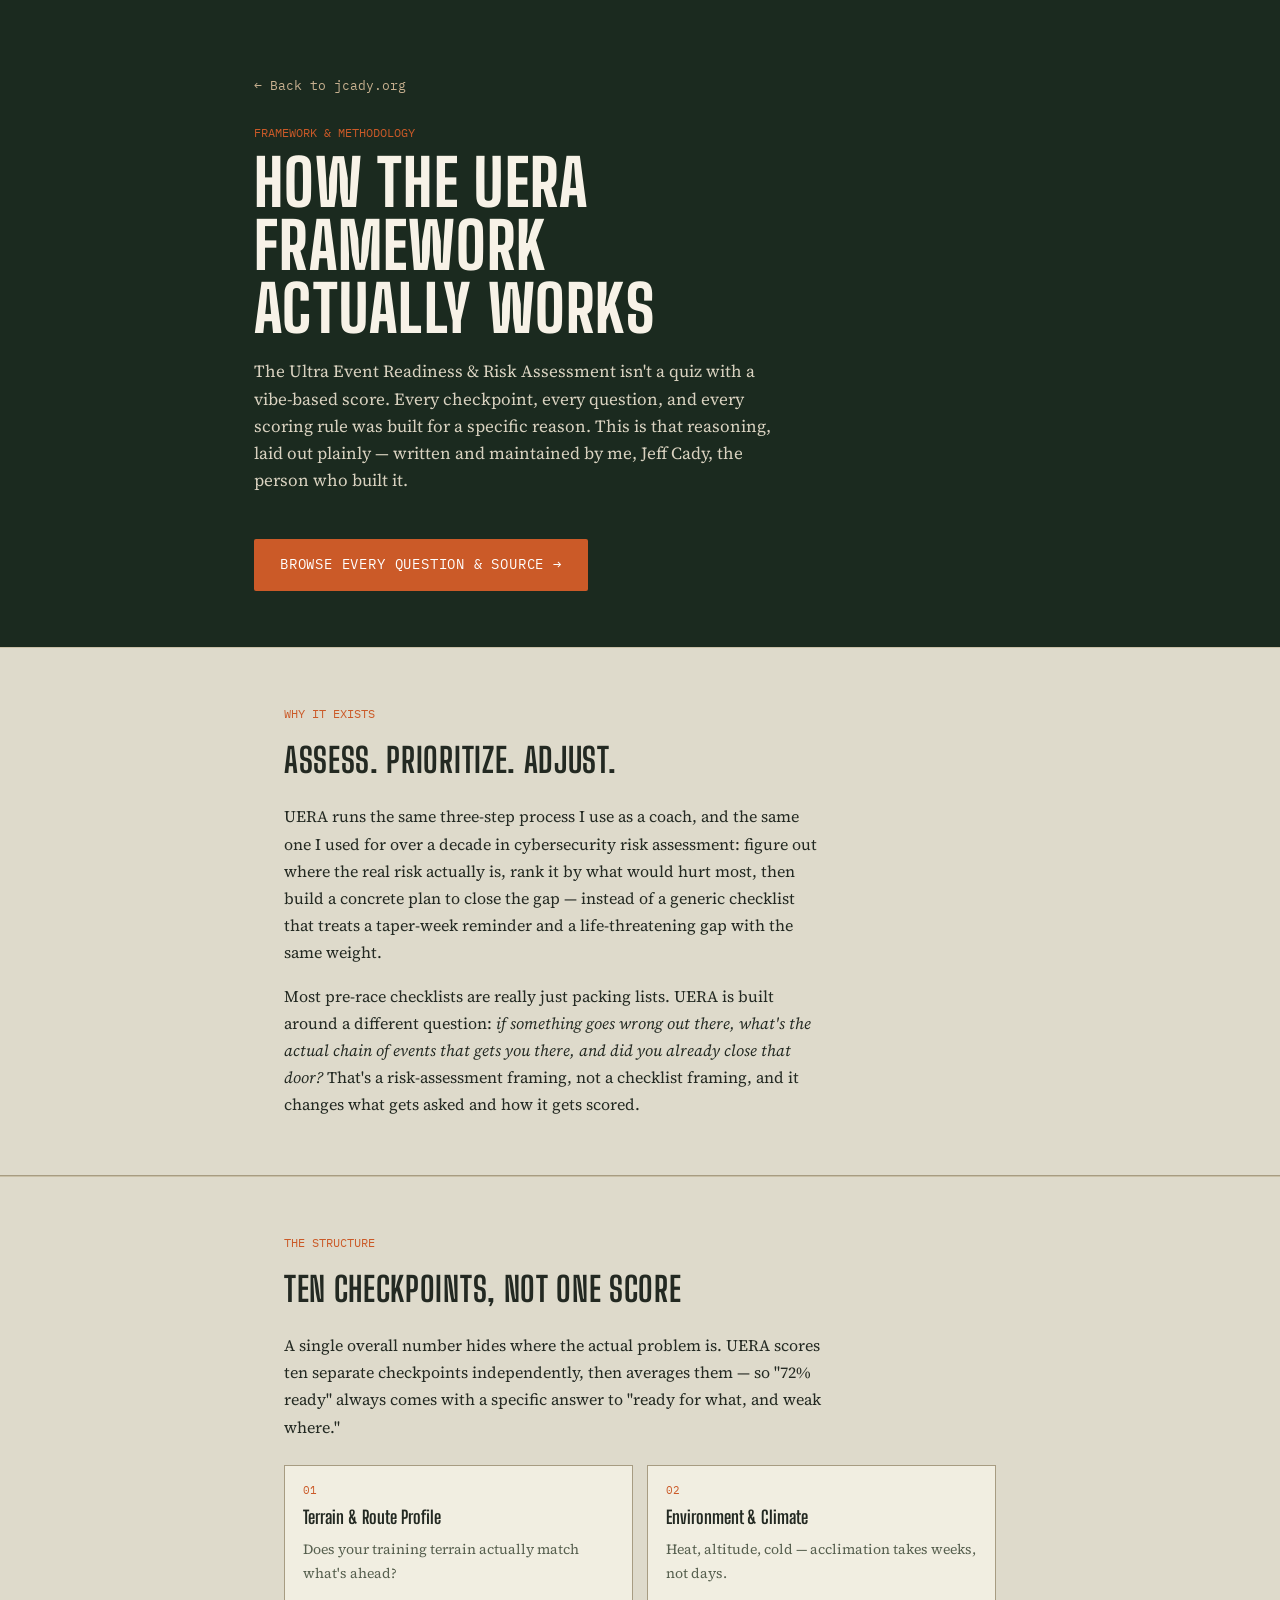
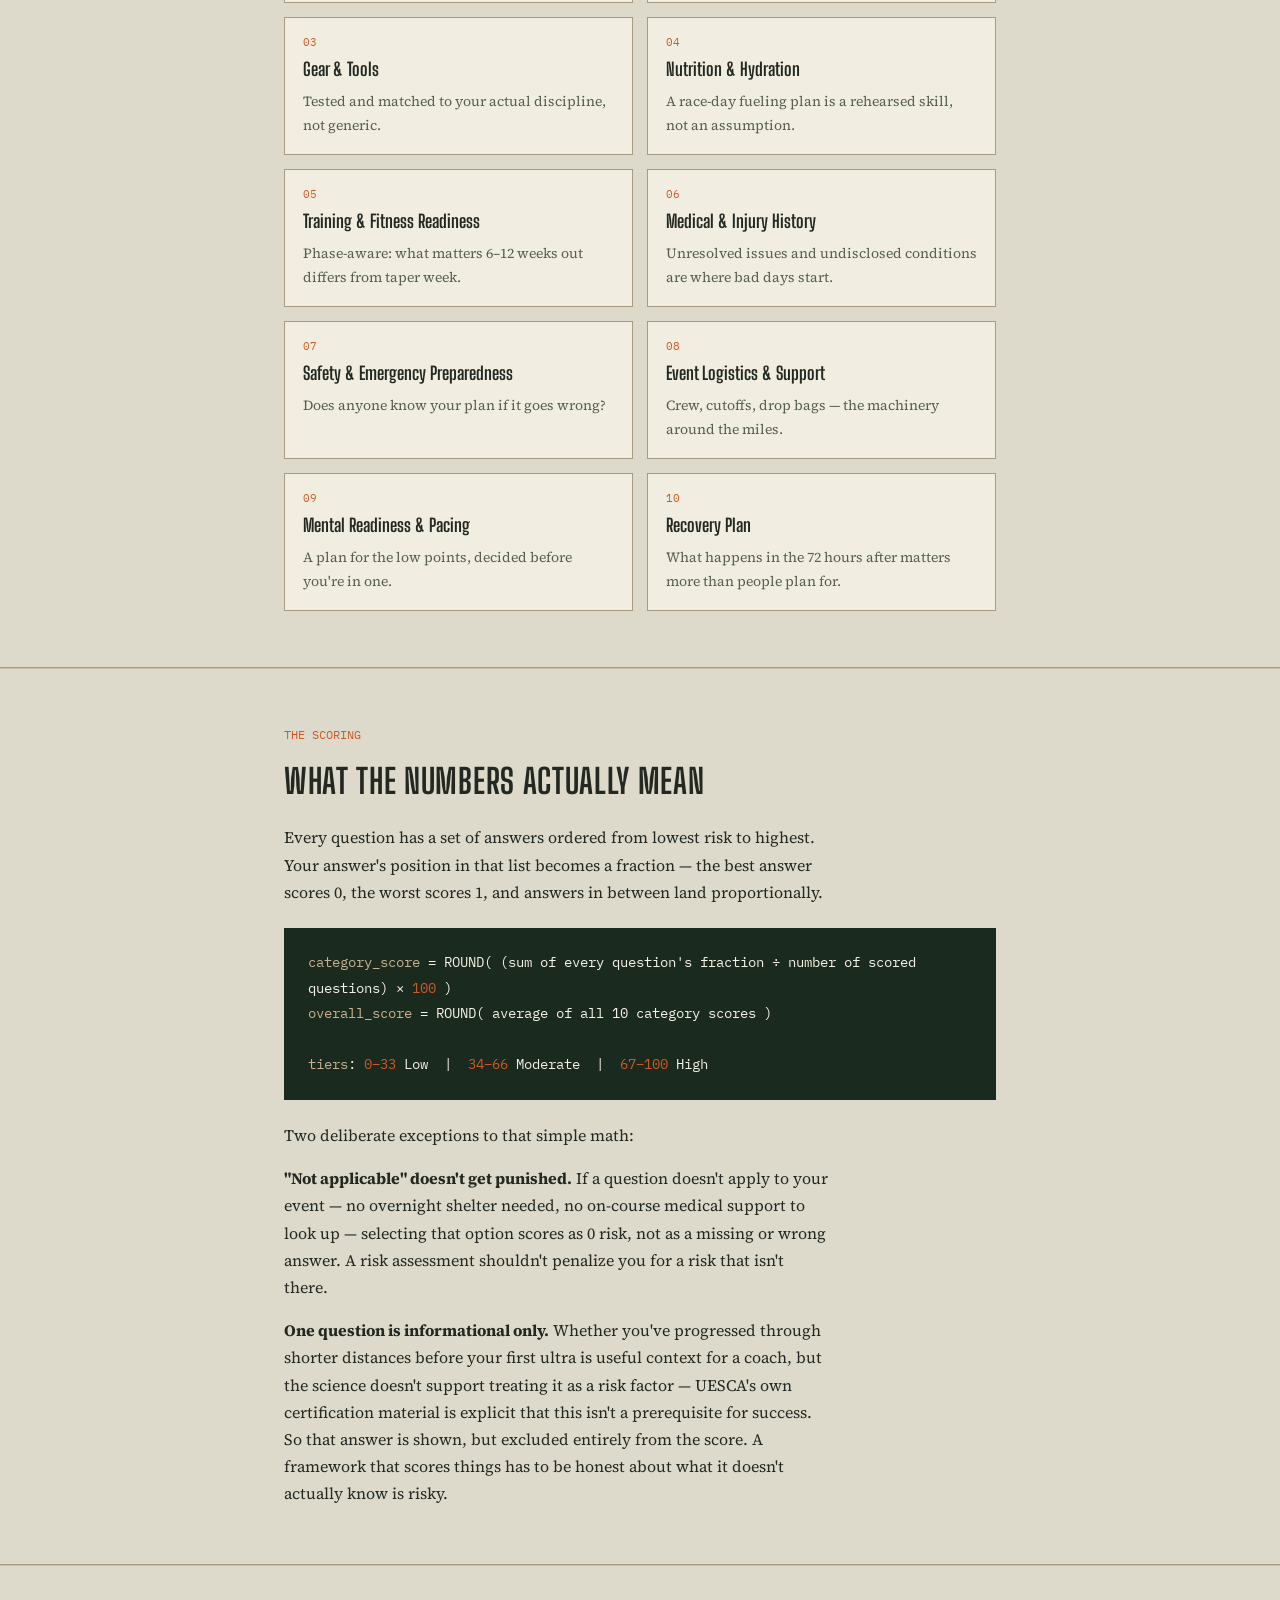
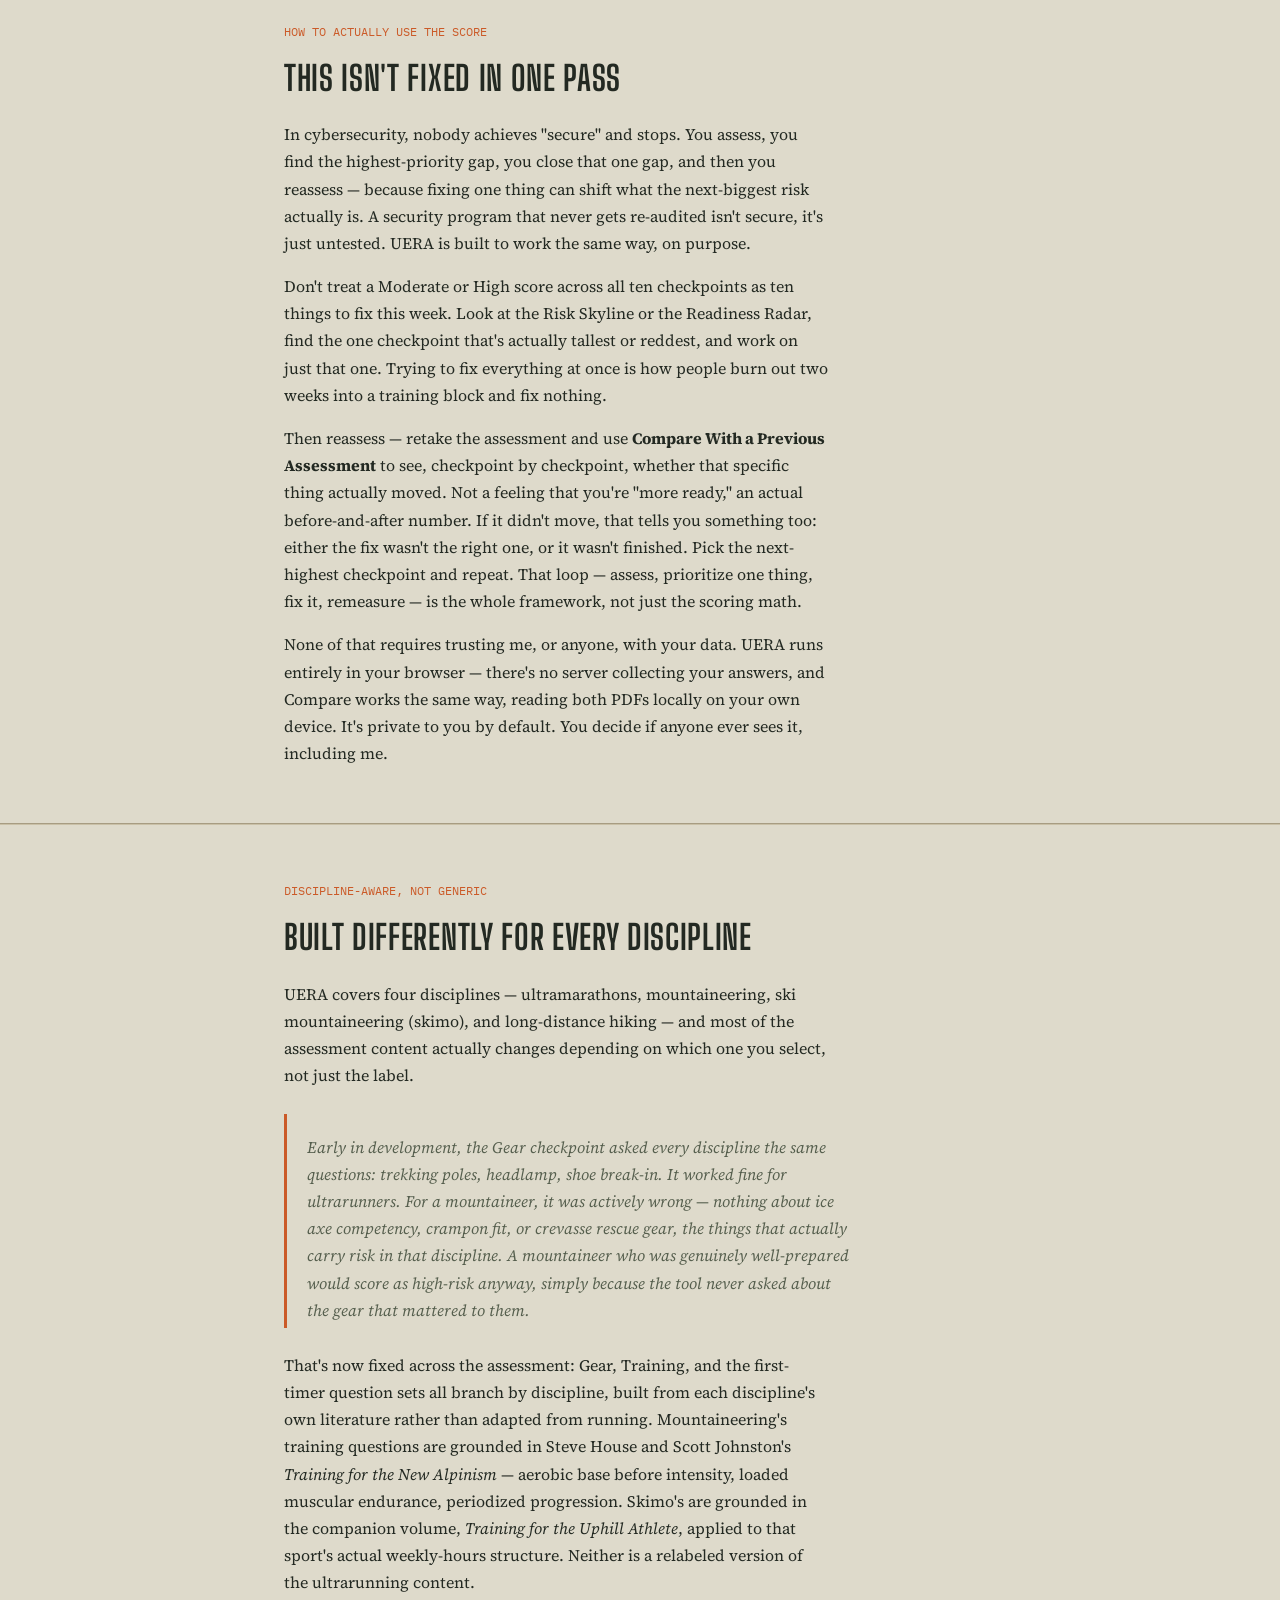
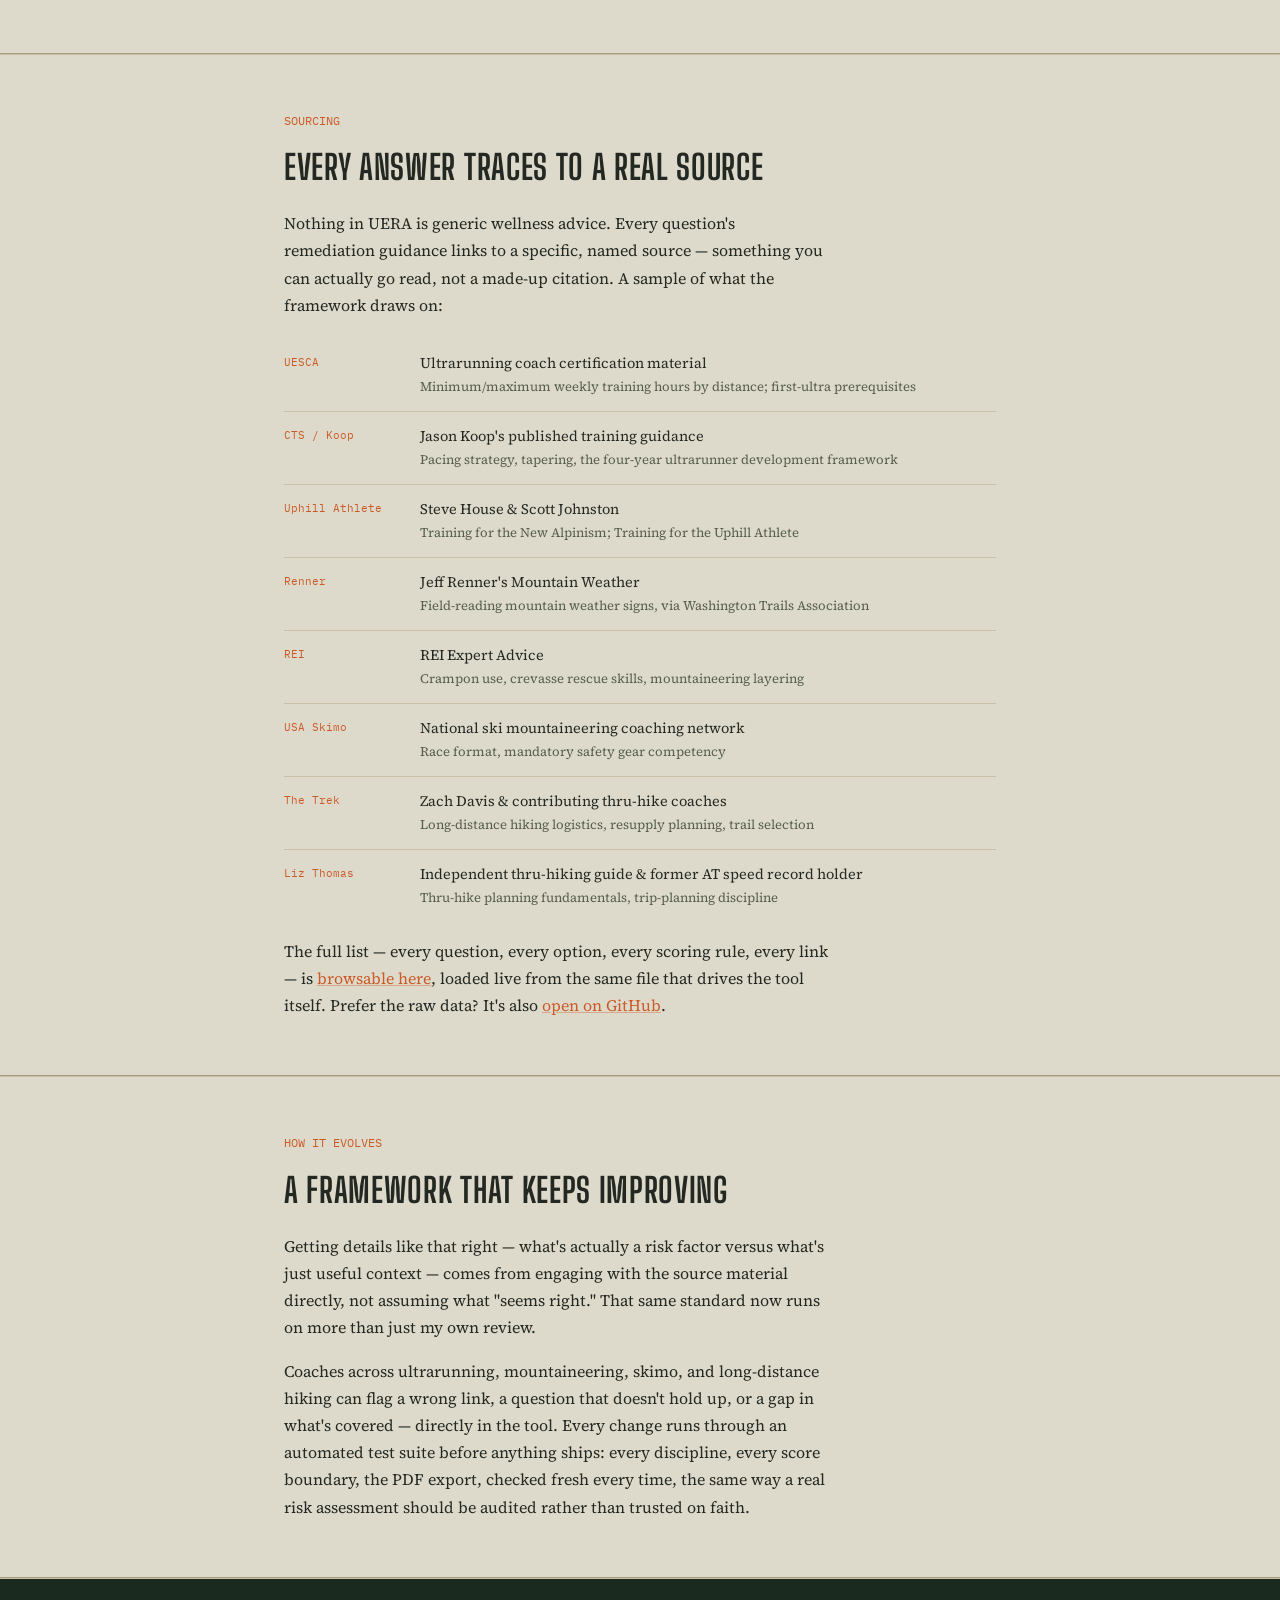
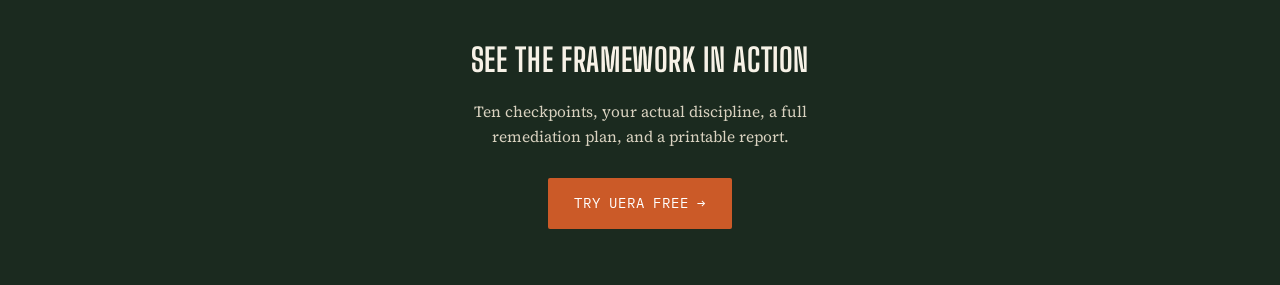
==== commit f73fd594: "Enhance UERA description with data privacy details Added a paragraph emphasizing data privacy and lo" ====
--- a/framework.html
+++ b/framework.html
@@ -172,6 +172,7 @@
     <p>In cybersecurity, nobody achieves "secure" and stops. You assess, you find the highest-priority gap, you close that one gap, and then you reassess &mdash; because fixing one thing can shift what the next-biggest risk actually is. A security program that never gets re-audited isn't secure, it's just untested. UERA is built to work the same way, on purpose.</p>
     <p>Don't treat a Moderate or High score across all ten checkpoints as ten things to fix this week. Look at the Risk Skyline or the Readiness Radar, find the one checkpoint that's actually tallest or reddest, and work on just that one. Trying to fix everything at once is how people burn out two weeks into a training block and fix nothing.</p>
     <p>Then reassess &mdash; retake the assessment and use <strong>Compare With a Previous Assessment</strong> to see, checkpoint by checkpoint, whether that specific thing actually moved. Not a feeling that you're "more ready," an actual before-and-after number. If it didn't move, that tells you something too: either the fix wasn't the right one, or it wasn't finished. Pick the next-highest checkpoint and repeat. That loop &mdash; assess, prioritize one thing, fix it, remeasure &mdash; is the whole framework, not just the scoring math.</p>
+    <p>None of that requires trusting me, or anyone, with your data. UERA runs entirely in your browser &mdash; there's no server collecting your answers, and Compare works the same way, reading both PDFs locally on your own device. It's private to you by default. You decide if anyone ever sees it, including me.</p>
   </div>
 </section>
 
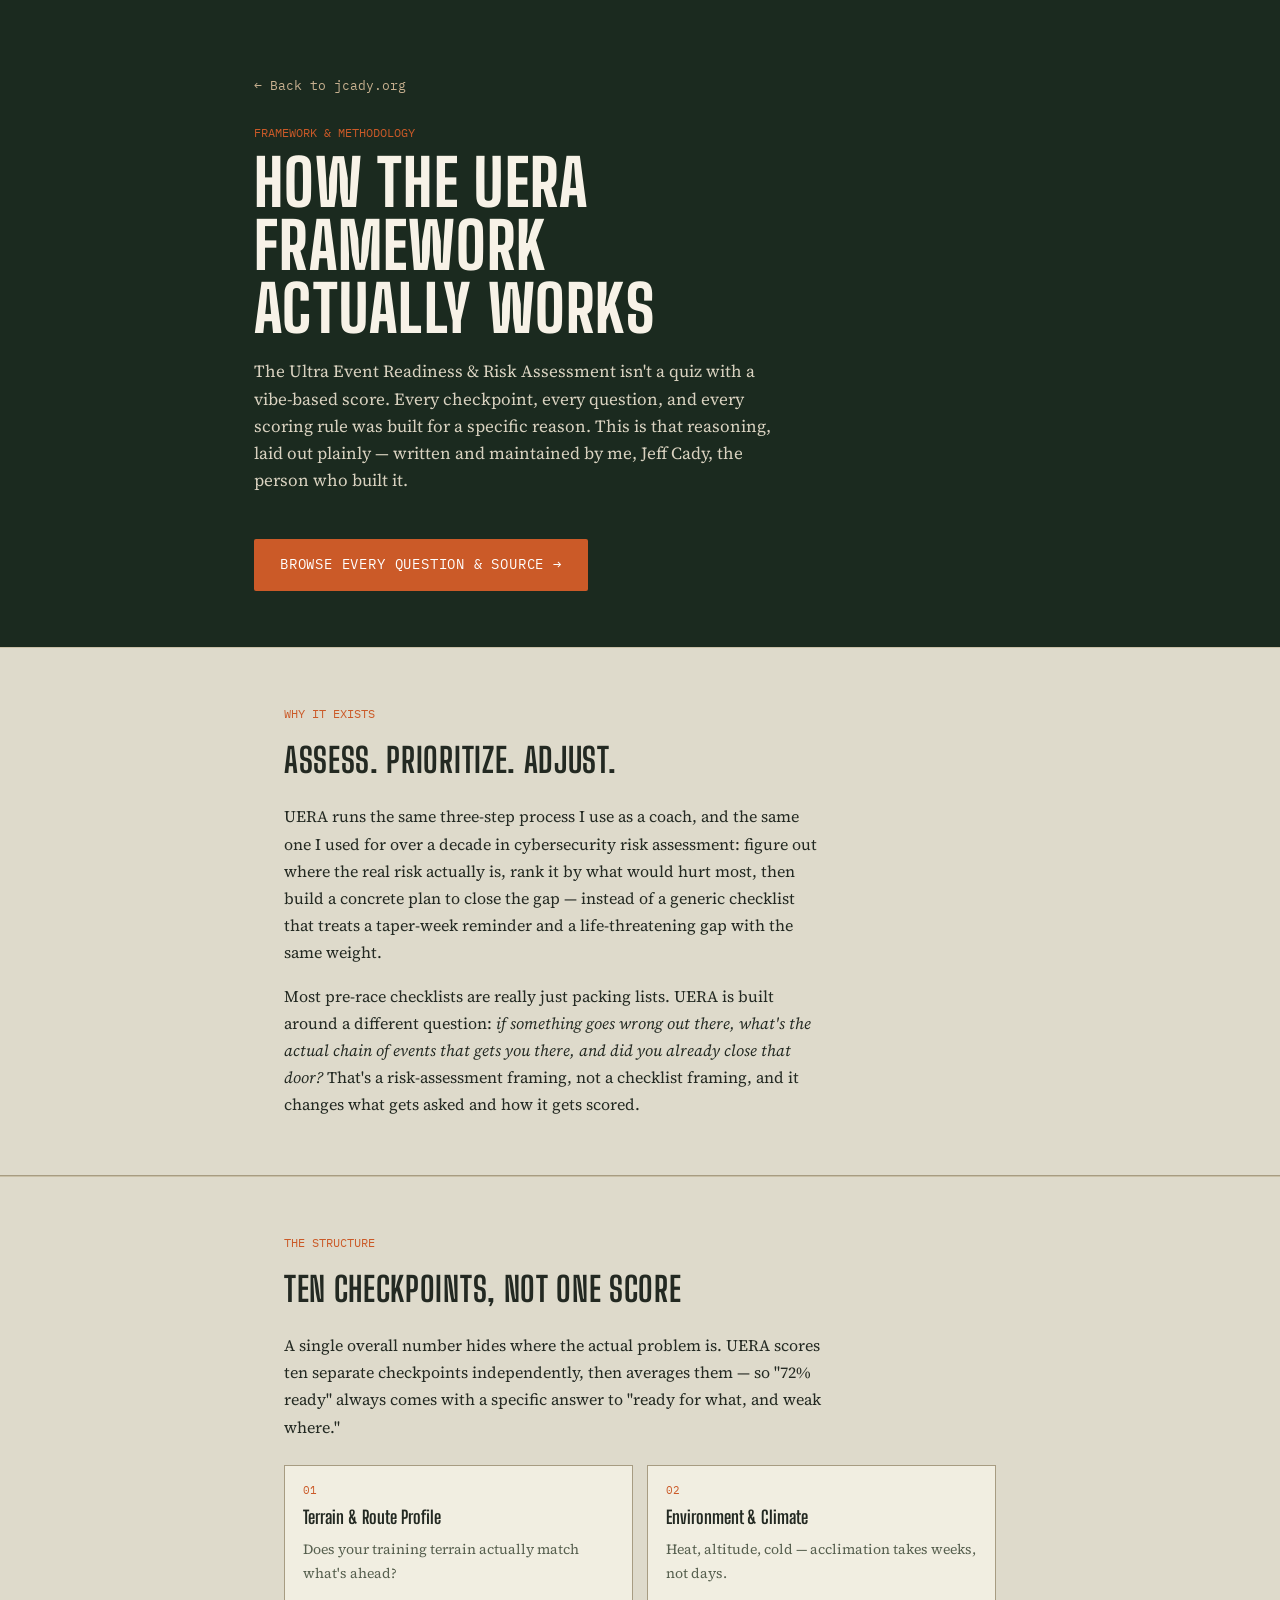
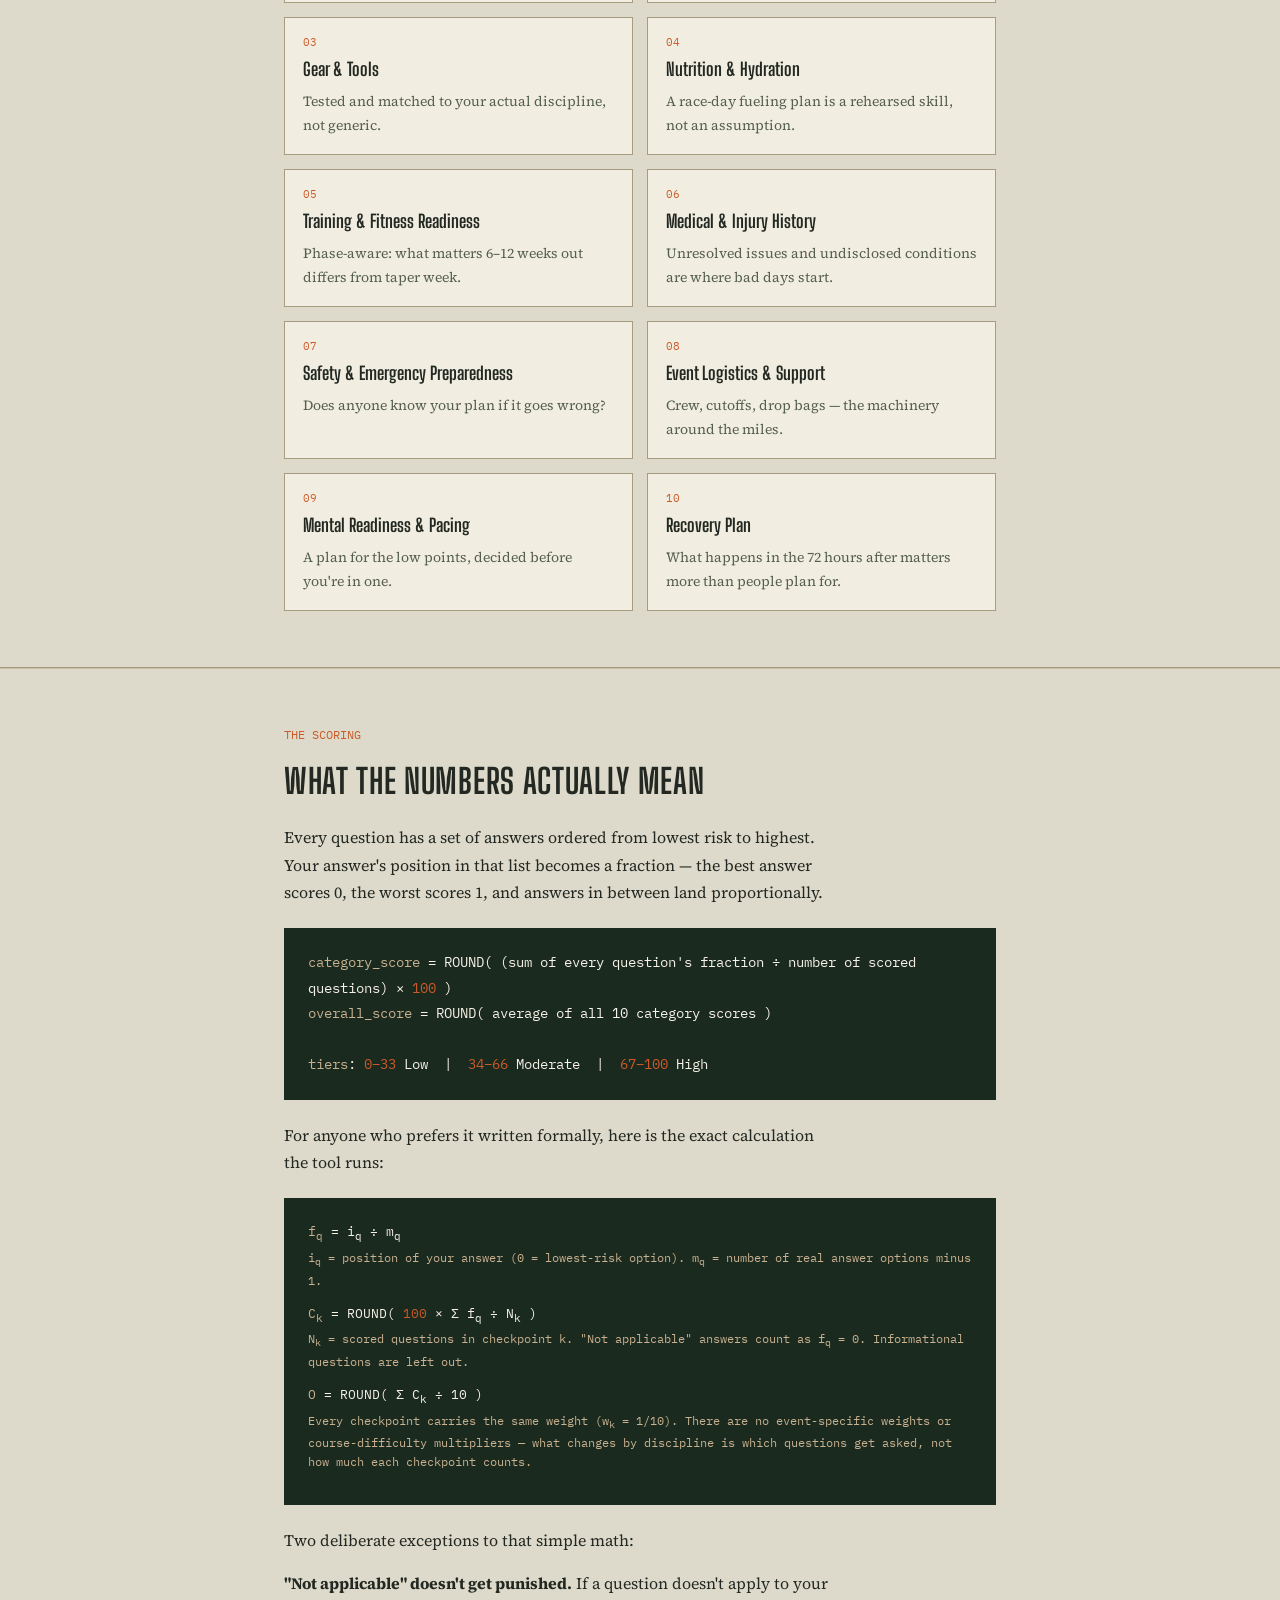
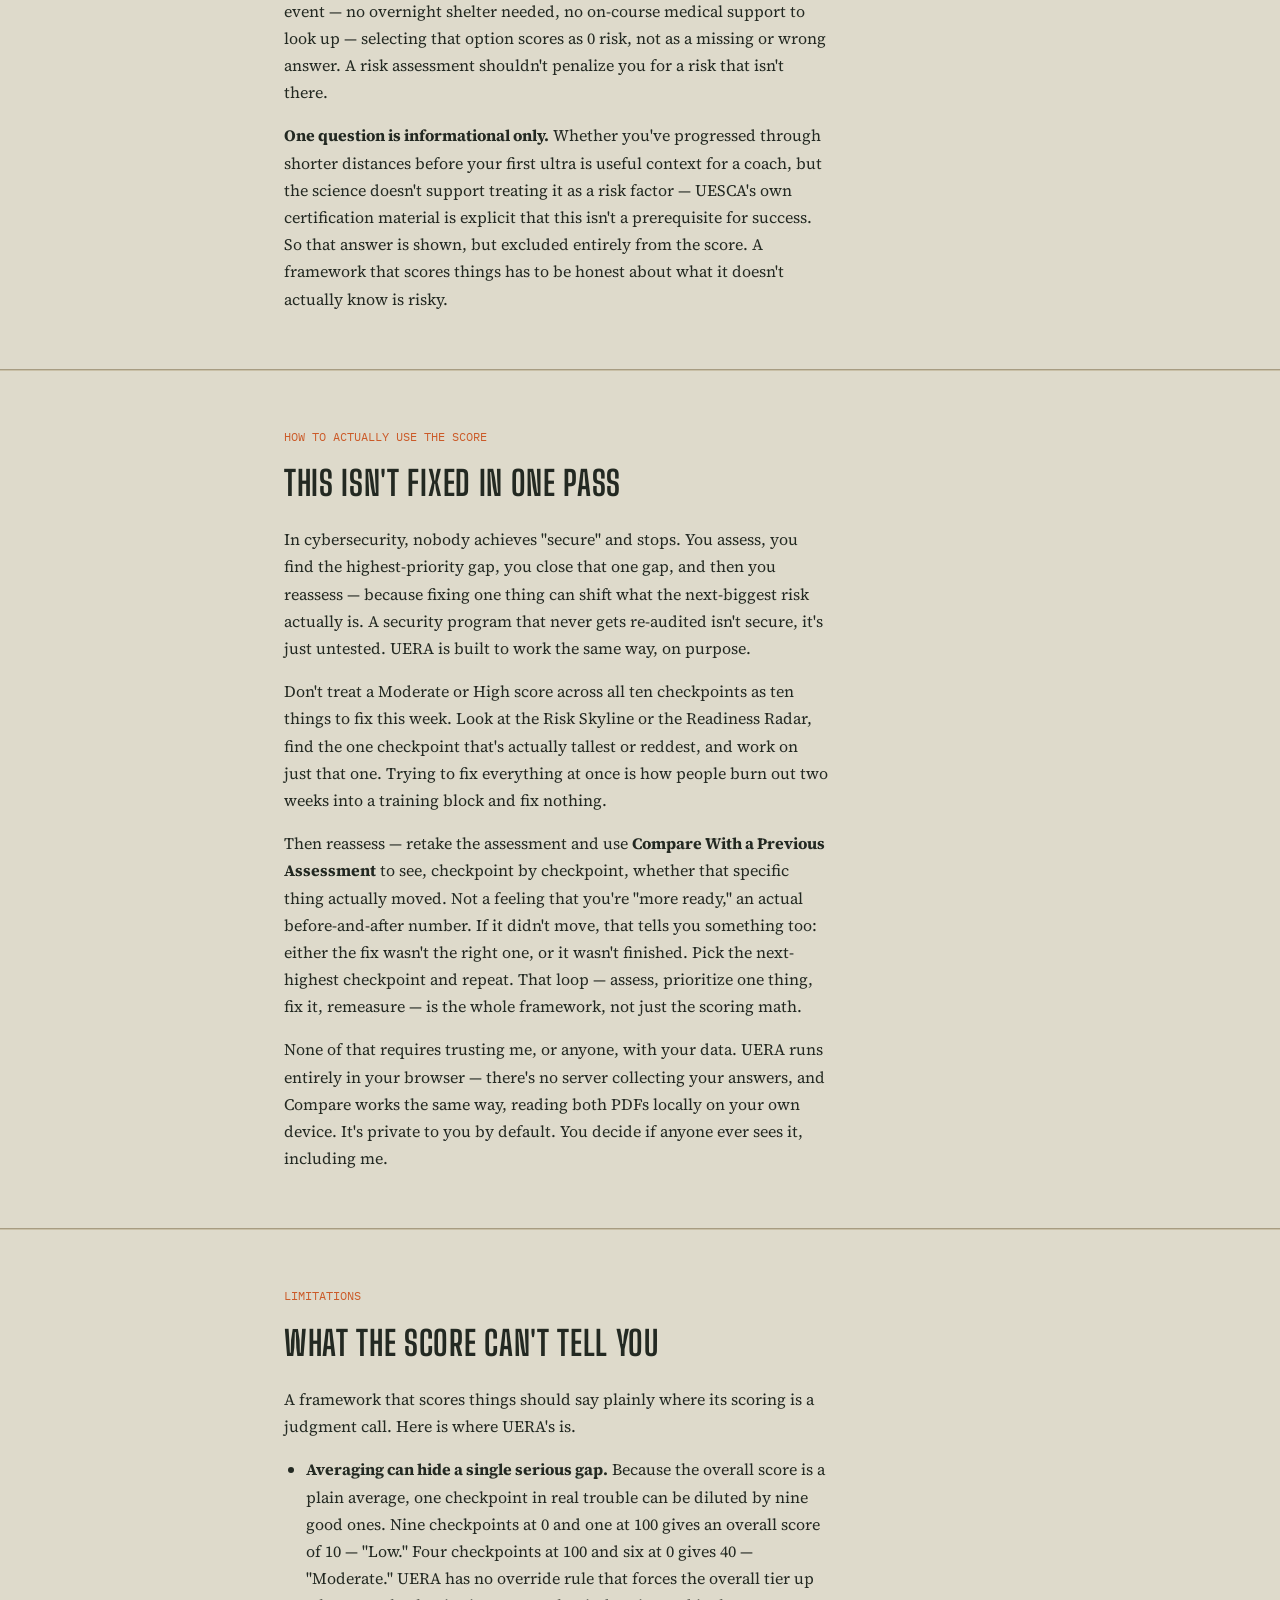
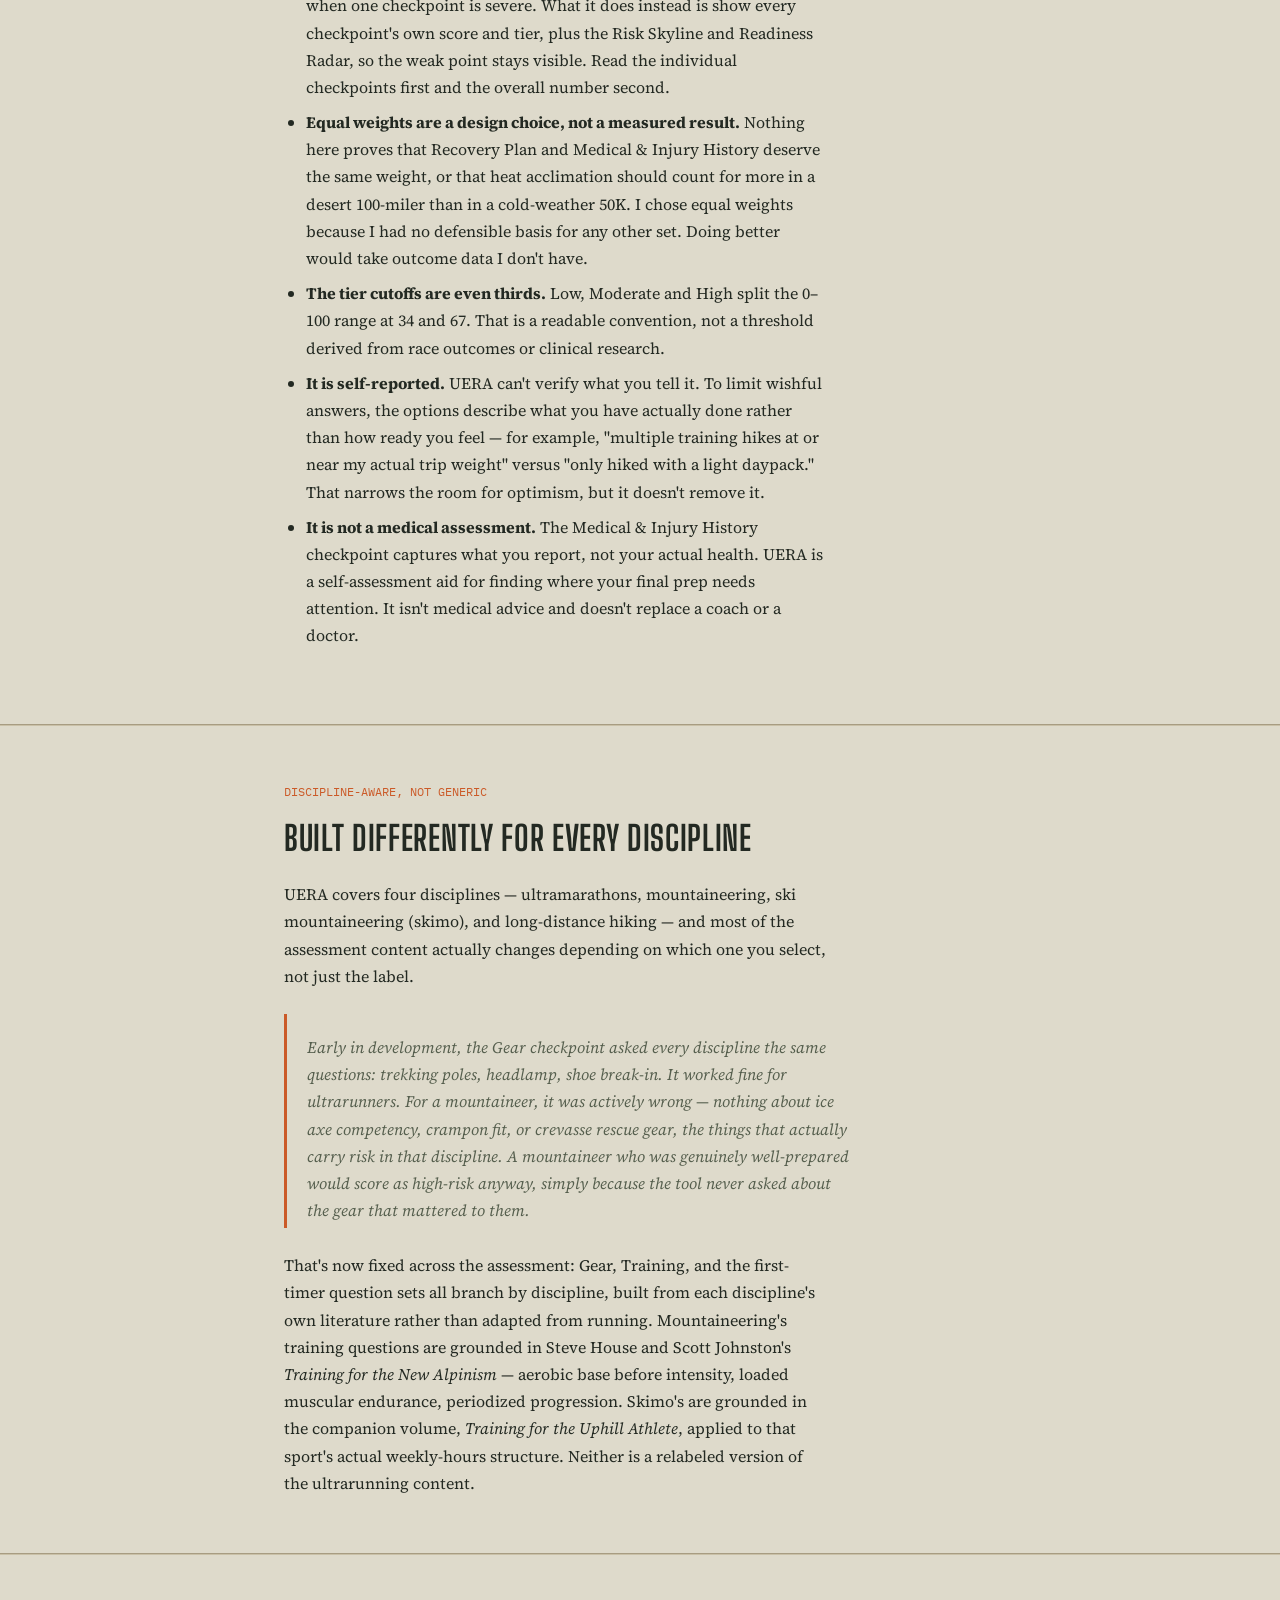
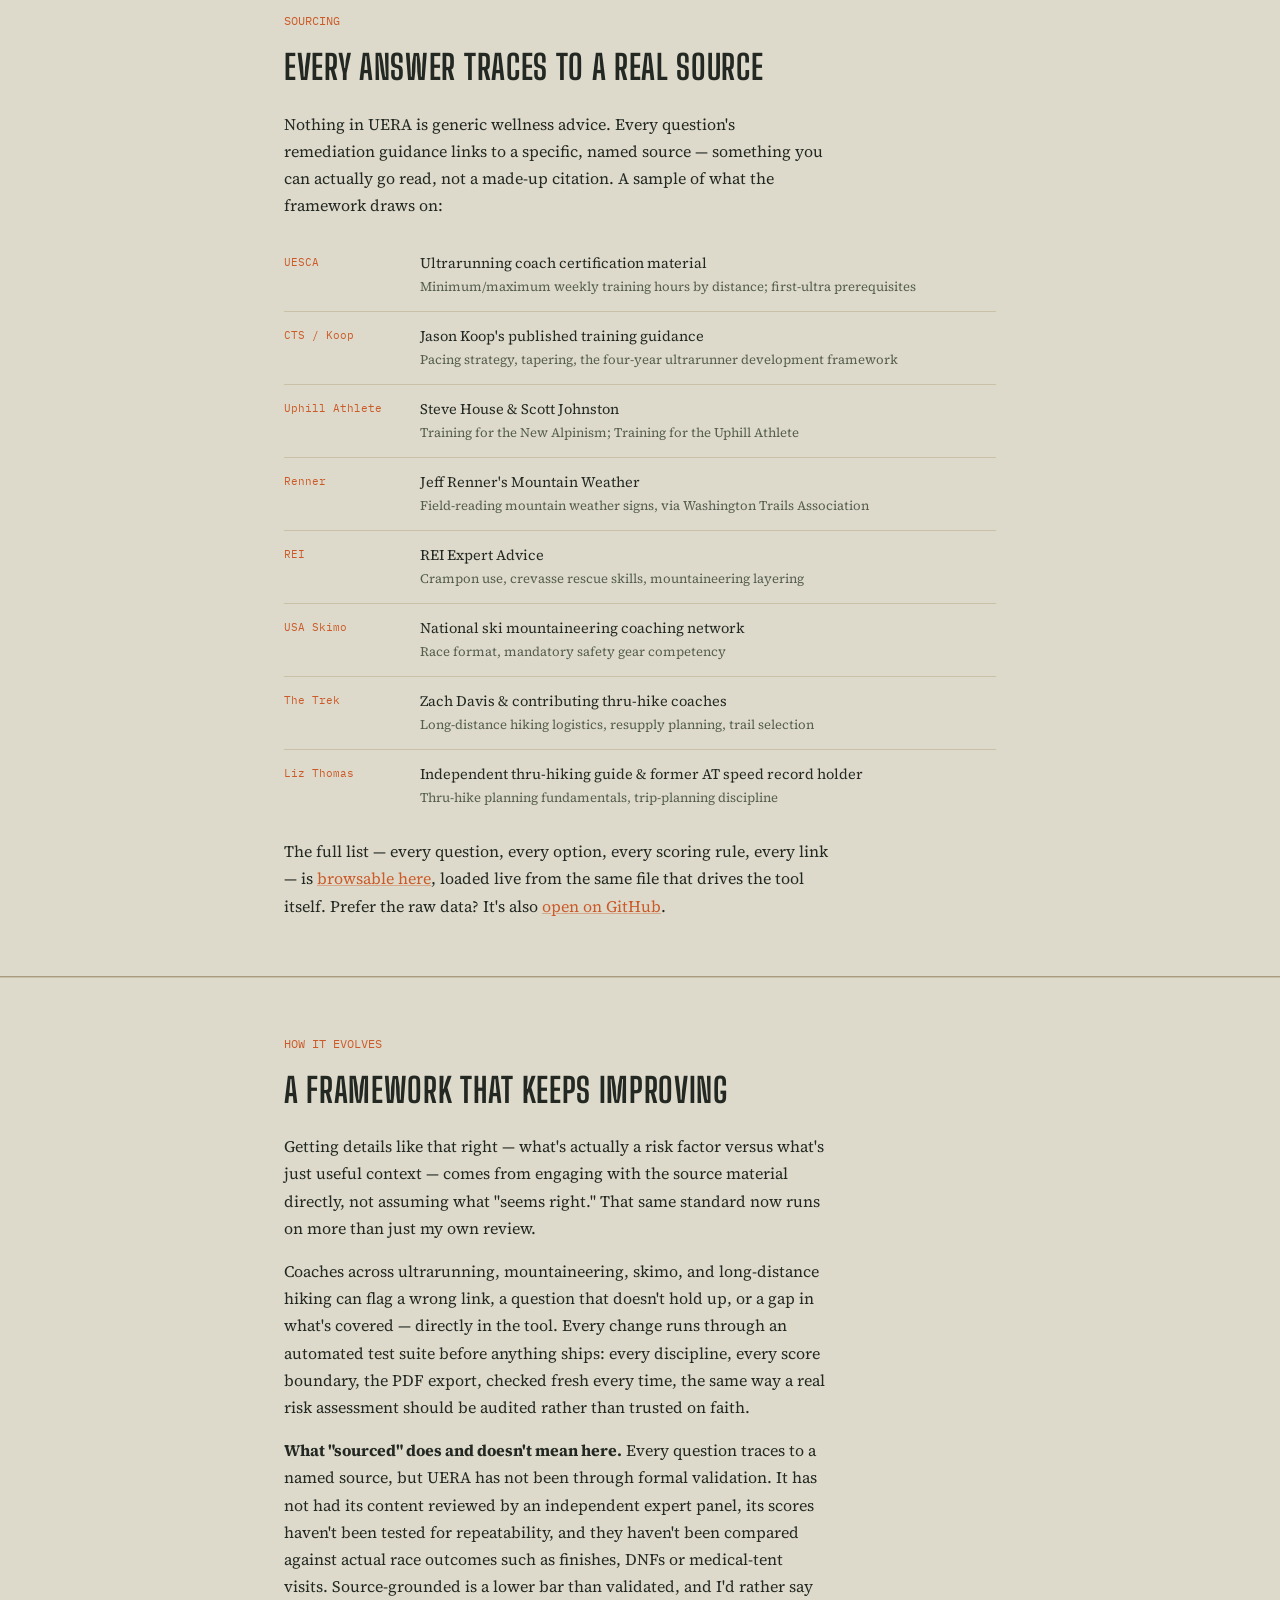
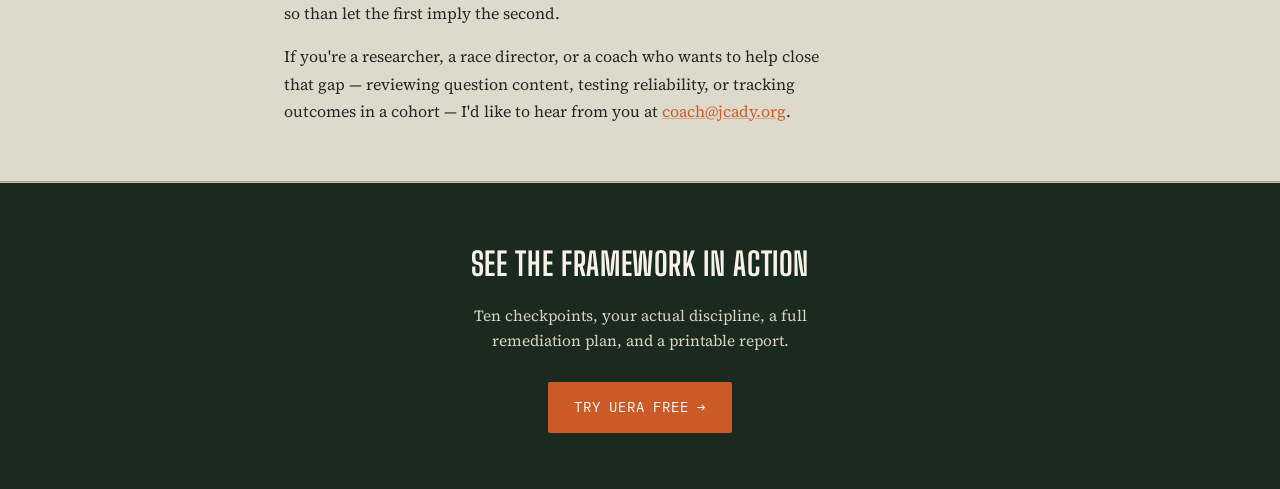
==== commit 761fad20: "Enhance framework.html with new styles and content Added new styles for lists and formula blocks, an" ====
--- a/framework.html
+++ b/framework.html
@@ -60,6 +60,12 @@
   .fw-section p a{color:var(--accent);text-decoration:underline;text-decoration-color:rgba(203,90,40,0.4);}
   .fw-section p a:hover{text-decoration-color:var(--accent);}
   .fw-section p:last-child{margin-bottom:0;}
+  .fw-section ul{margin:0 0 18px;padding-left:22px;max-width:68ch;}
+  .fw-section li{font-size:16px;line-height:1.7;color:var(--ink);margin-bottom:8px;}
+  .fw-section li a{color:var(--accent);text-decoration:underline;text-decoration-color:rgba(203,90,40,0.4);}
+  .fw-section li a:hover{text-decoration-color:var(--accent);}
+  .formula-block.notation{font-size:13px;line-height:1.85;}
+  .formula-block.notation .note{display:block;color:#c8b190;font-size:12px;line-height:1.6;margin:2px 0 12px;}
   .checkpoint-grid{
     display:grid;grid-template-columns:repeat(2,1fr);gap:14px;margin-top:24px;
   }
@@ -159,6 +165,15 @@
       <span class="step">overall_score</span> = ROUND( average of all 10 category scores )<br><br>
       <span class="step">tiers</span>: <span class="hi">0&ndash;33</span> Low &nbsp;|&nbsp; <span class="hi">34&ndash;66</span> Moderate &nbsp;|&nbsp; <span class="hi">67&ndash;100</span> High
     </div>
+    <p>For anyone who prefers it written formally, here is the exact calculation the tool runs:</p>
+    <div class="formula-block notation">
+      <span class="step">f<sub>q</sub></span> = i<sub>q</sub> &divide; m<sub>q</sub>
+      <span class="note">i<sub>q</sub> = position of your answer (0 = lowest-risk option). m<sub>q</sub> = number of real answer options minus 1.</span>
+      <span class="step">C<sub>k</sub></span> = ROUND( <span class="hi">100</span> &times; &Sigma; f<sub>q</sub> &divide; N<sub>k</sub> )
+      <span class="note">N<sub>k</sub> = scored questions in checkpoint k. "Not applicable" answers count as f<sub>q</sub> = 0. Informational questions are left out.</span>
+      <span class="step">O</span> = ROUND( &Sigma; C<sub>k</sub> &divide; 10 )
+      <span class="note">Every checkpoint carries the same weight (w<sub>k</sub> = 1/10). There are no event-specific weights or course-difficulty multipliers &mdash; what changes by discipline is which questions get asked, not how much each checkpoint counts.</span>
+    </div>
     <p>Two deliberate exceptions to that simple math:</p>
     <p><strong>"Not applicable" doesn't get punished.</strong> If a question doesn't apply to your event &mdash; no overnight shelter needed, no on-course medical support to look up &mdash; selecting that option scores as 0 risk, not as a missing or wrong answer. A risk assessment shouldn't penalize you for a risk that isn't there.</p>
     <p><strong>One question is informational only.</strong> Whether you've progressed through shorter distances before your first ultra is useful context for a coach, but the science doesn't support treating it as a risk factor &mdash; UESCA's own certification material is explicit that this isn't a prerequisite for success. So that answer is shown, but excluded entirely from the score. A framework that scores things has to be honest about what it doesn't actually know is risky.</p>
@@ -173,6 +188,21 @@
     <p>Don't treat a Moderate or High score across all ten checkpoints as ten things to fix this week. Look at the Risk Skyline or the Readiness Radar, find the one checkpoint that's actually tallest or reddest, and work on just that one. Trying to fix everything at once is how people burn out two weeks into a training block and fix nothing.</p>
     <p>Then reassess &mdash; retake the assessment and use <strong>Compare With a Previous Assessment</strong> to see, checkpoint by checkpoint, whether that specific thing actually moved. Not a feeling that you're "more ready," an actual before-and-after number. If it didn't move, that tells you something too: either the fix wasn't the right one, or it wasn't finished. Pick the next-highest checkpoint and repeat. That loop &mdash; assess, prioritize one thing, fix it, remeasure &mdash; is the whole framework, not just the scoring math.</p>
     <p>None of that requires trusting me, or anyone, with your data. UERA runs entirely in your browser &mdash; there's no server collecting your answers, and Compare works the same way, reading both PDFs locally on your own device. It's private to you by default. You decide if anyone ever sees it, including me.</p>
+  </div>
+</section>
+
+<section class="fw-section">
+  <div class="wrap">
+    <div class="fw-kicker">LIMITATIONS</div>
+    <h2>What the score can't tell you</h2>
+    <p>A framework that scores things should say plainly where its scoring is a judgment call. Here is where UERA's is.</p>
+    <ul>
+      <li><strong>Averaging can hide a single serious gap.</strong> Because the overall score is a plain average, one checkpoint in real trouble can be diluted by nine good ones. Nine checkpoints at 0 and one at 100 gives an overall score of 10 &mdash; "Low." Four checkpoints at 100 and six at 0 gives 40 &mdash; "Moderate." UERA has no override rule that forces the overall tier up when one checkpoint is severe. What it does instead is show every checkpoint's own score and tier, plus the Risk Skyline and Readiness Radar, so the weak point stays visible. Read the individual checkpoints first and the overall number second.</li>
+      <li><strong>Equal weights are a design choice, not a measured result.</strong> Nothing here proves that Recovery Plan and Medical &amp; Injury History deserve the same weight, or that heat acclimation should count for more in a desert 100-miler than in a cold-weather 50K. I chose equal weights because I had no defensible basis for any other set. Doing better would take outcome data I don't have.</li>
+      <li><strong>The tier cutoffs are even thirds.</strong> Low, Moderate and High split the 0&ndash;100 range at 34 and 67. That is a readable convention, not a threshold derived from race outcomes or clinical research.</li>
+      <li><strong>It is self-reported.</strong> UERA can't verify what you tell it. To limit wishful answers, the options describe what you have actually done rather than how ready you feel &mdash; for example, "multiple training hikes at or near my actual trip weight" versus "only hiked with a light daypack." That narrows the room for optimism, but it doesn't remove it.</li>
+      <li><strong>It is not a medical assessment.</strong> The Medical &amp; Injury History checkpoint captures what you report, not your actual health. UERA is a self-assessment aid for finding where your final prep needs attention. It isn't medical advice and doesn't replace a coach or a doctor.</li>
+    </ul>
   </div>
 </section>
 
@@ -213,6 +243,8 @@
     <h2>A framework that keeps improving</h2>
     <p>Getting details like that right &mdash; what's actually a risk factor versus what's just useful context &mdash; comes from engaging with the source material directly, not assuming what "seems right." That same standard now runs on more than just my own review.</p>
     <p>Coaches across ultrarunning, mountaineering, skimo, and long-distance hiking can flag a wrong link, a question that doesn't hold up, or a gap in what's covered &mdash; directly in the tool. Every change runs through an automated test suite before anything ships: every discipline, every score boundary, the PDF export, checked fresh every time, the same way a real risk assessment should be audited rather than trusted on faith.</p>
+    <p><strong>What "sourced" does and doesn't mean here.</strong> Every question traces to a named source, but UERA has not been through formal validation. It has not had its content reviewed by an independent expert panel, its scores haven't been tested for repeatability, and they haven't been compared against actual race outcomes such as finishes, DNFs or medical-tent visits. Source-grounded is a lower bar than validated, and I'd rather say so than let the first imply the second.</p>
+    <p>If you're a researcher, a race director, or a coach who wants to help close that gap &mdash; reviewing question content, testing reliability, or tracking outcomes in a cohort &mdash; I'd like to hear from you at <a href="mailto:coach@jcady.org">coach@jcady.org</a>.</p>
   </div>
 </section>
 
@@ -224,5 +256,7 @@
   </div>
 </section>
 
+<script data-goatcounter="https://jcady.goatcounter.com/count"
+        async src="//gc.zgo.at/count.js"></script>
 </body>
 </html>
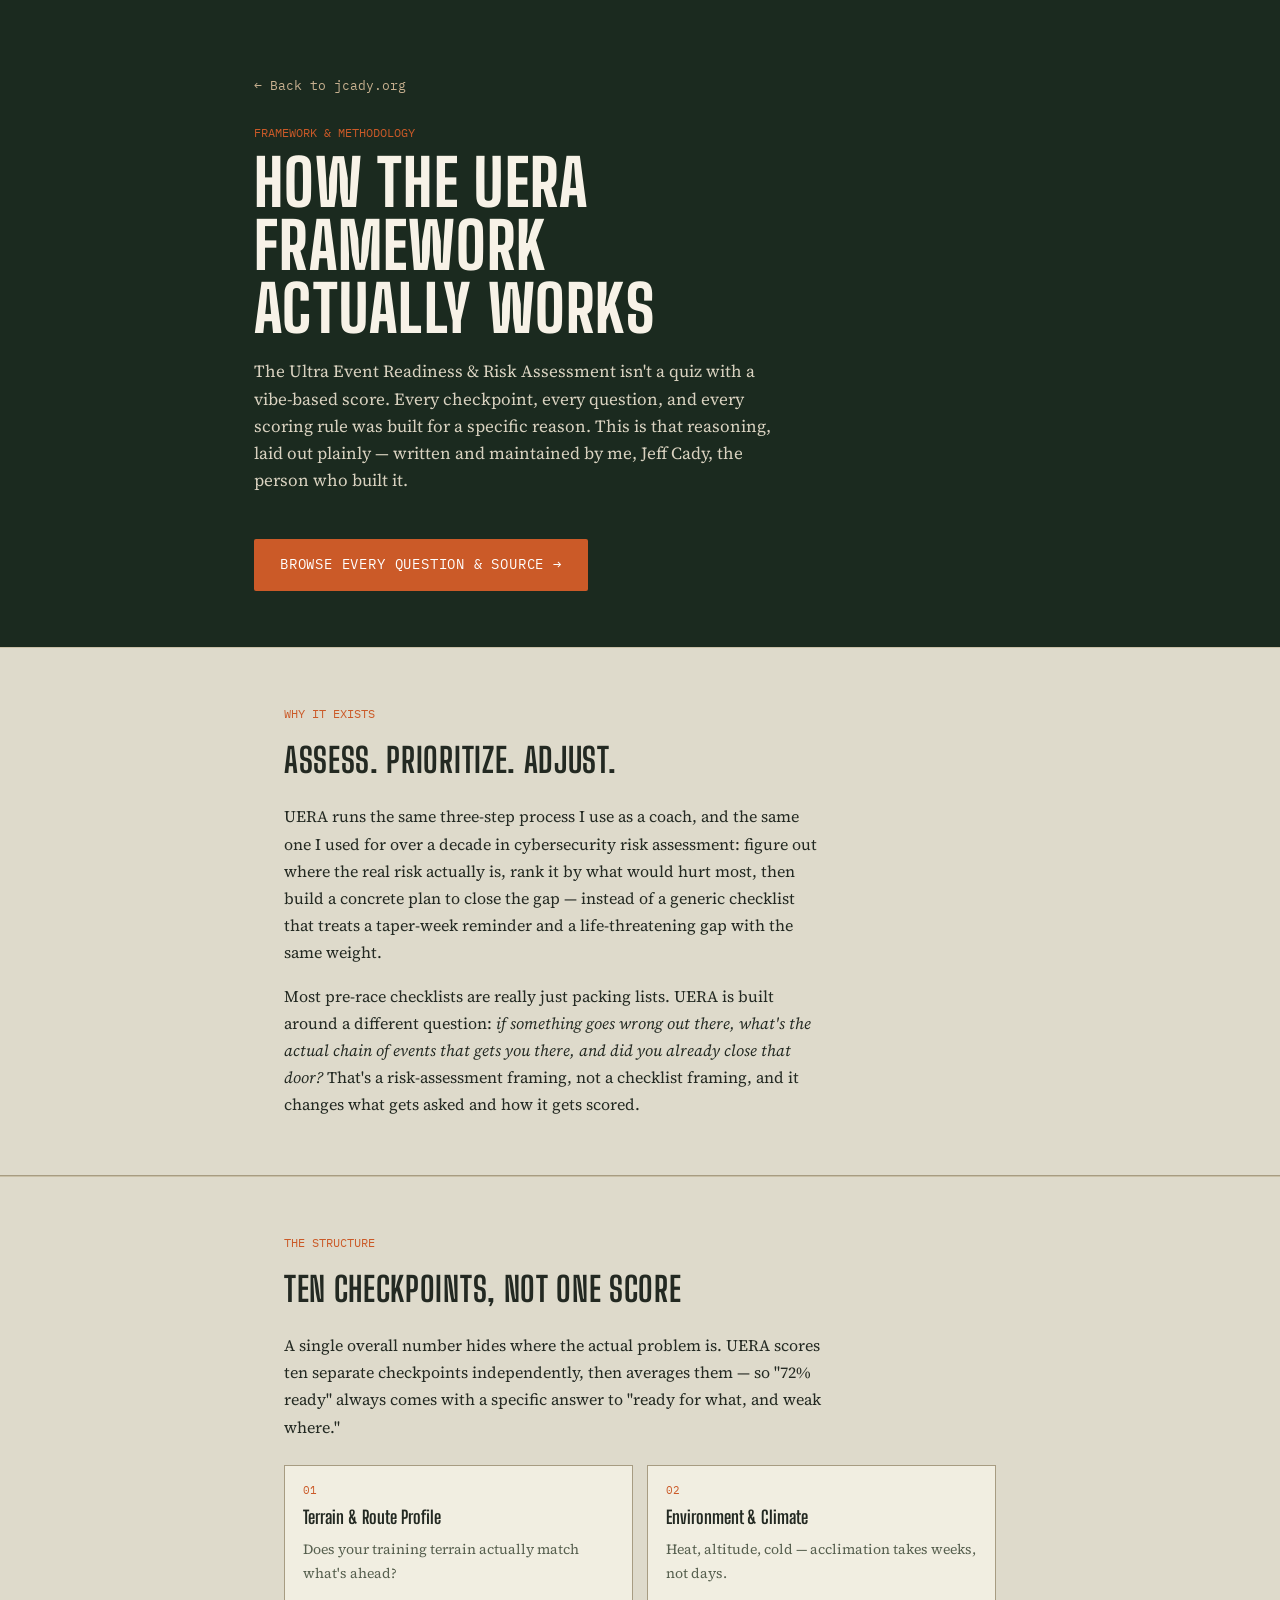
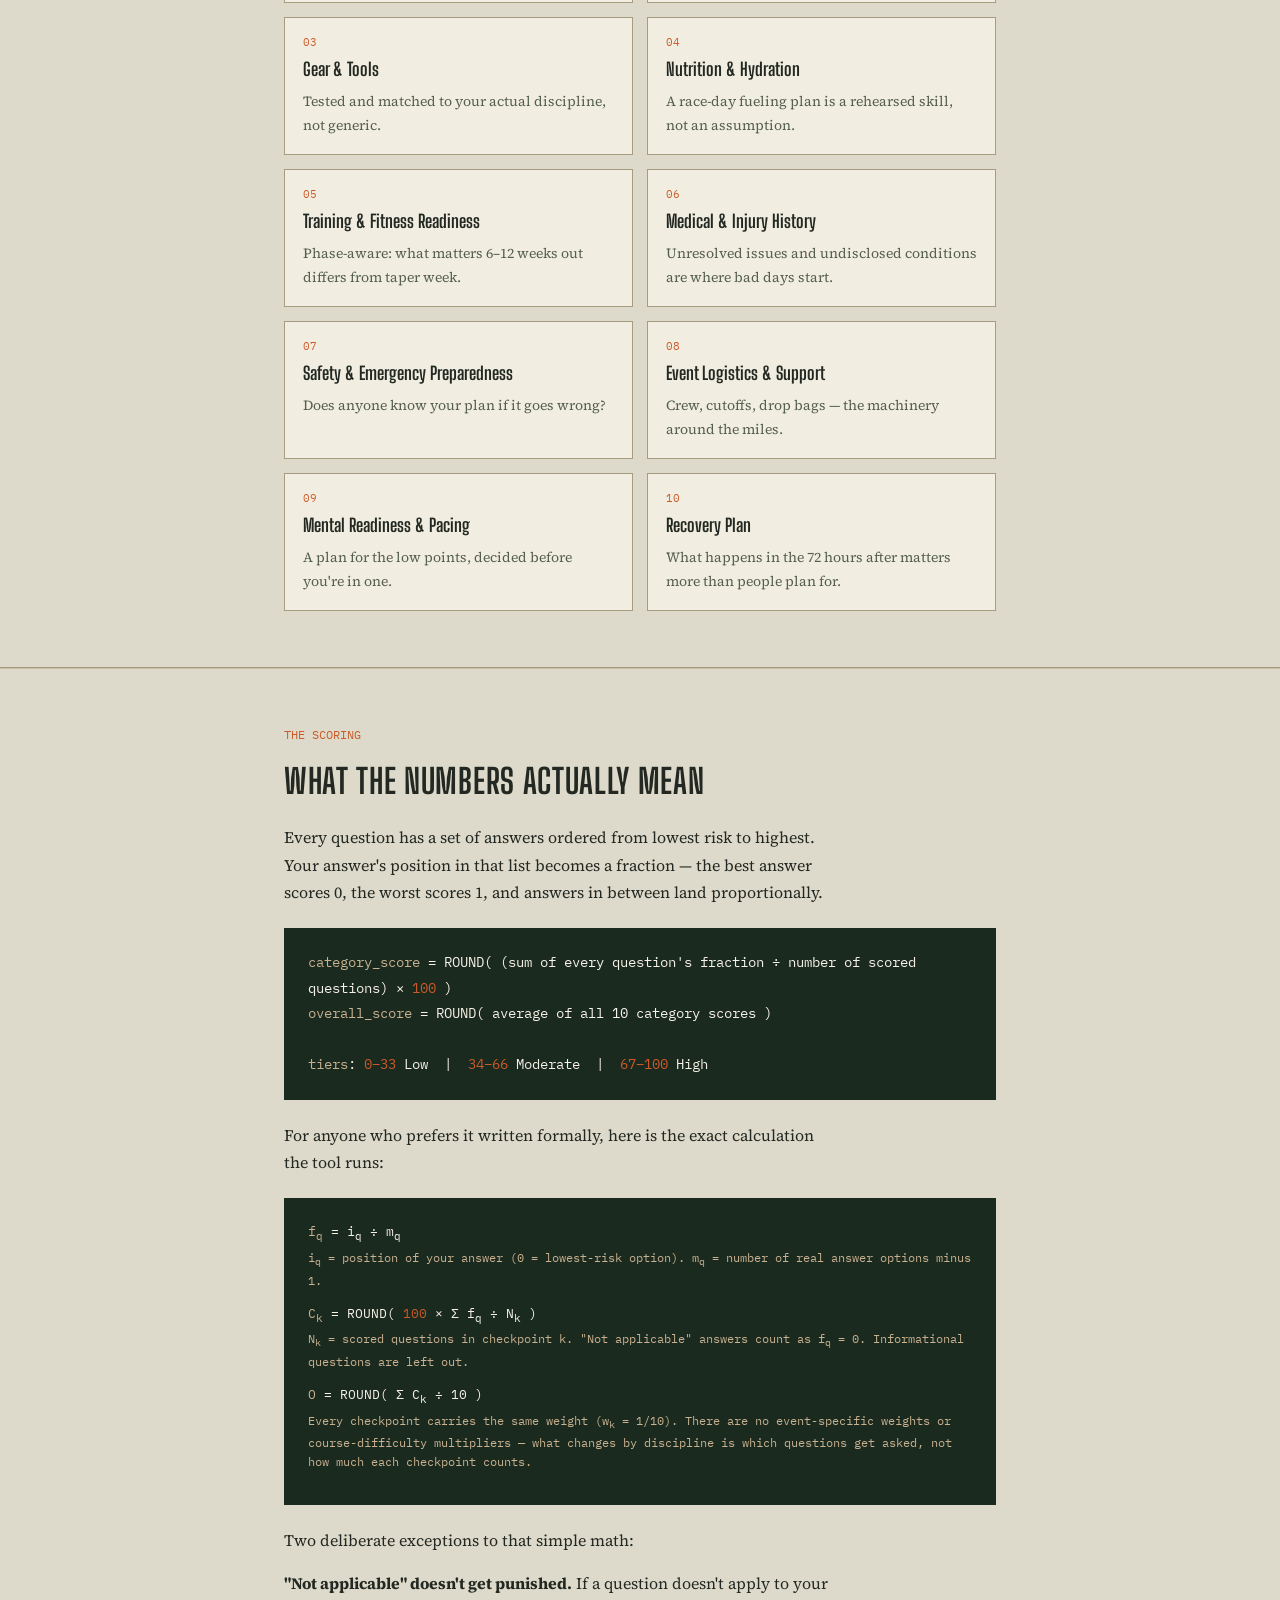
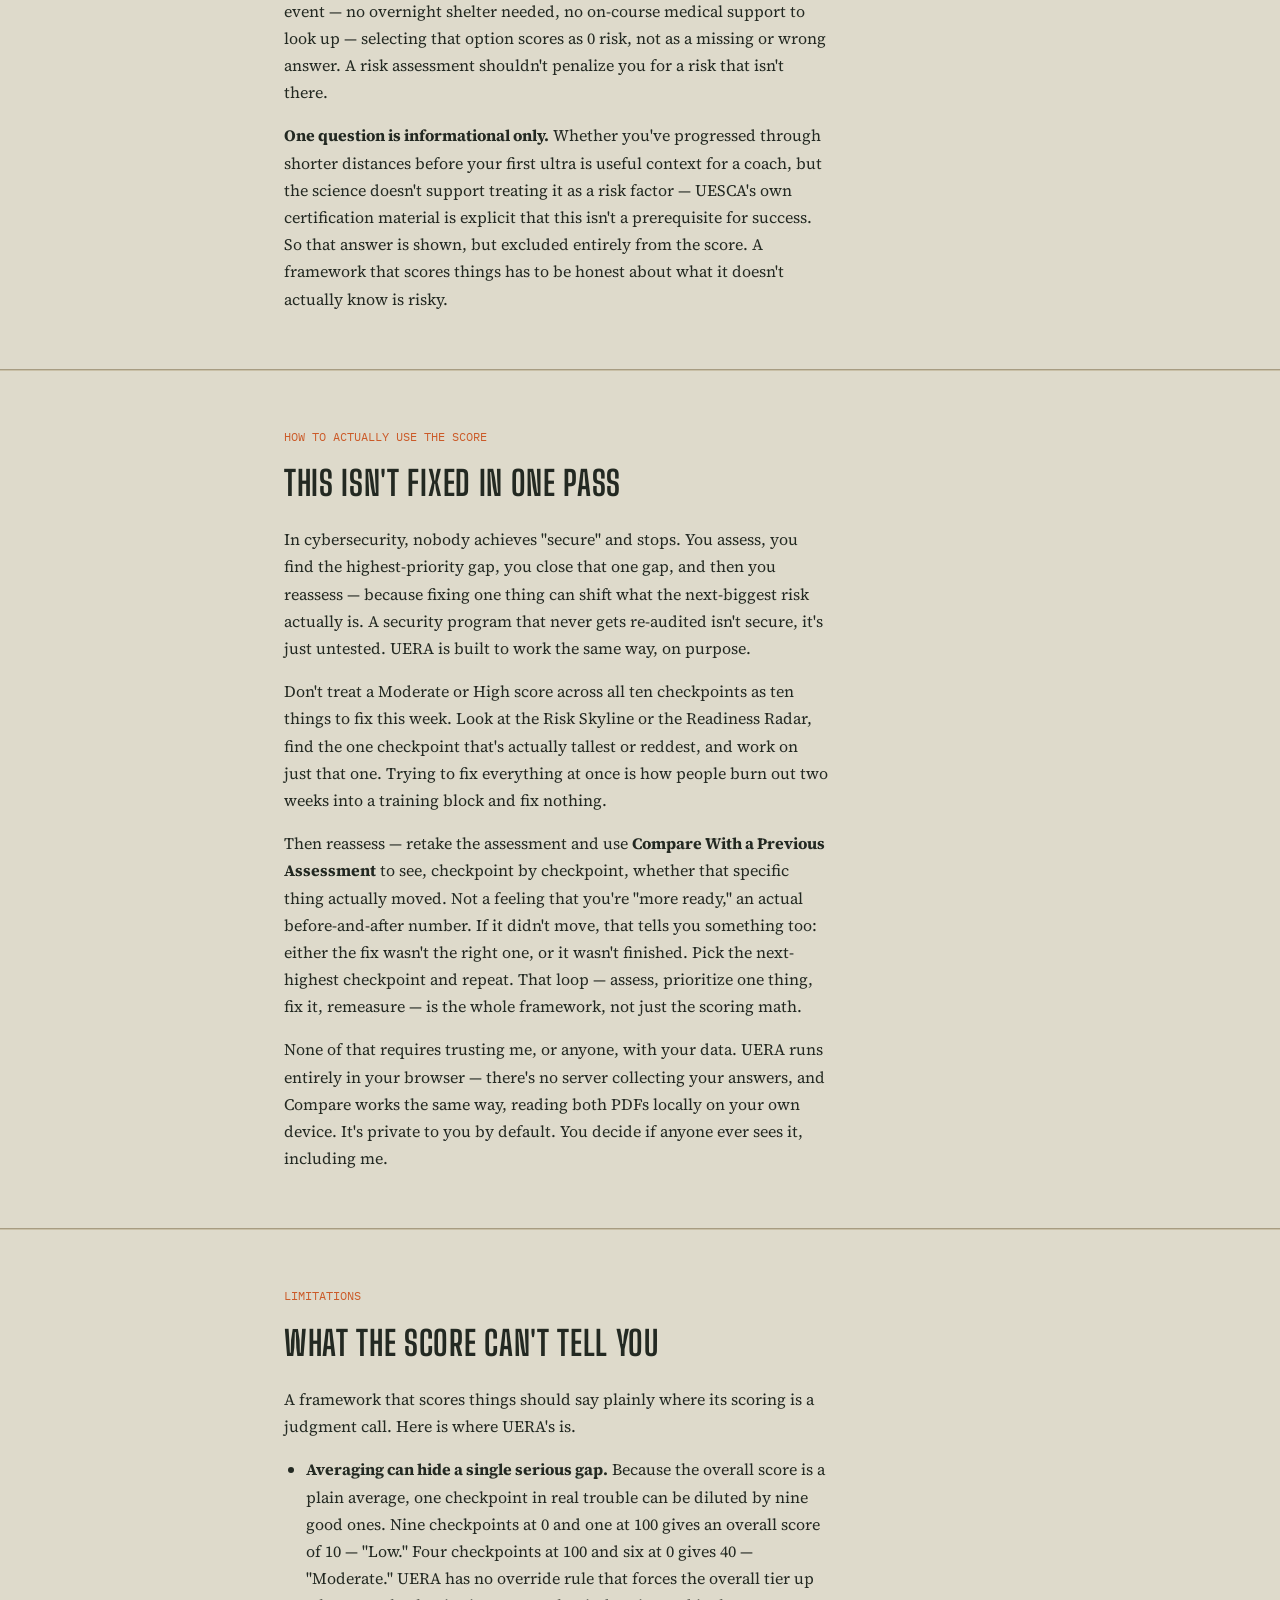
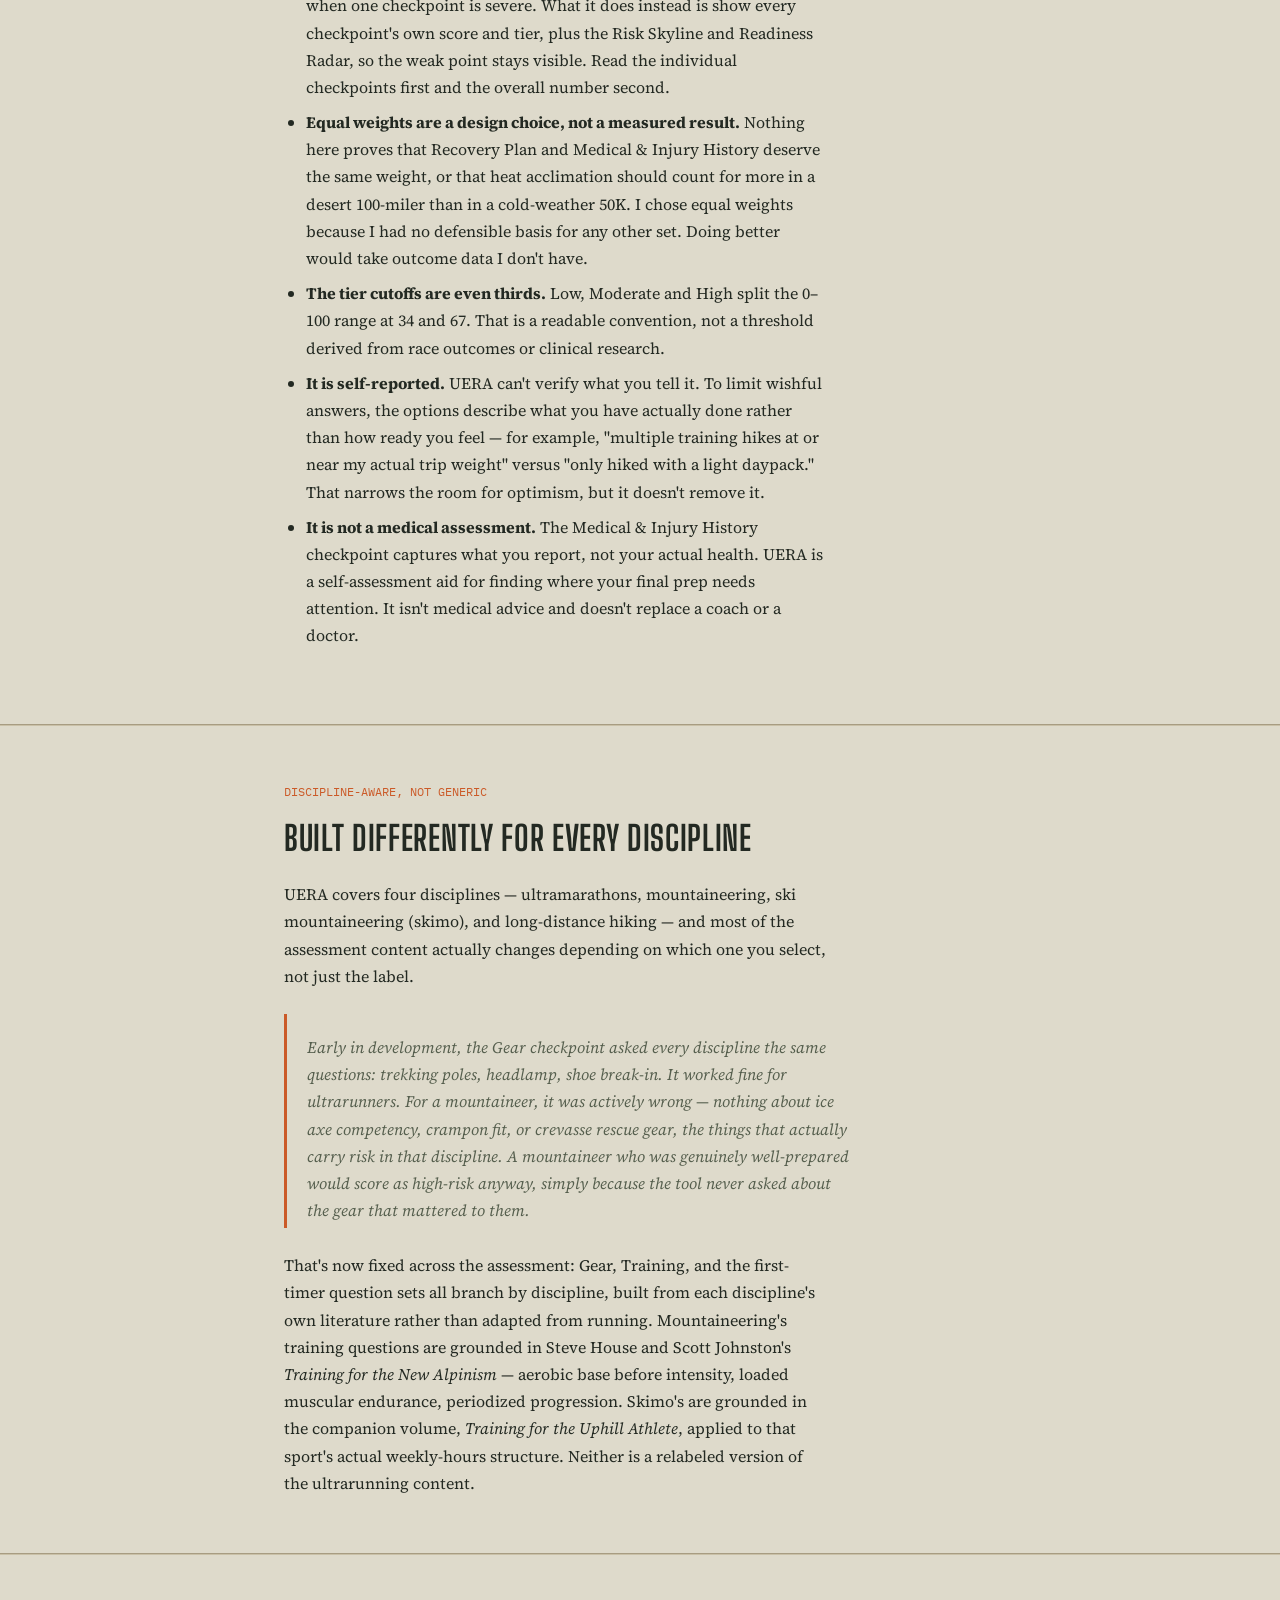
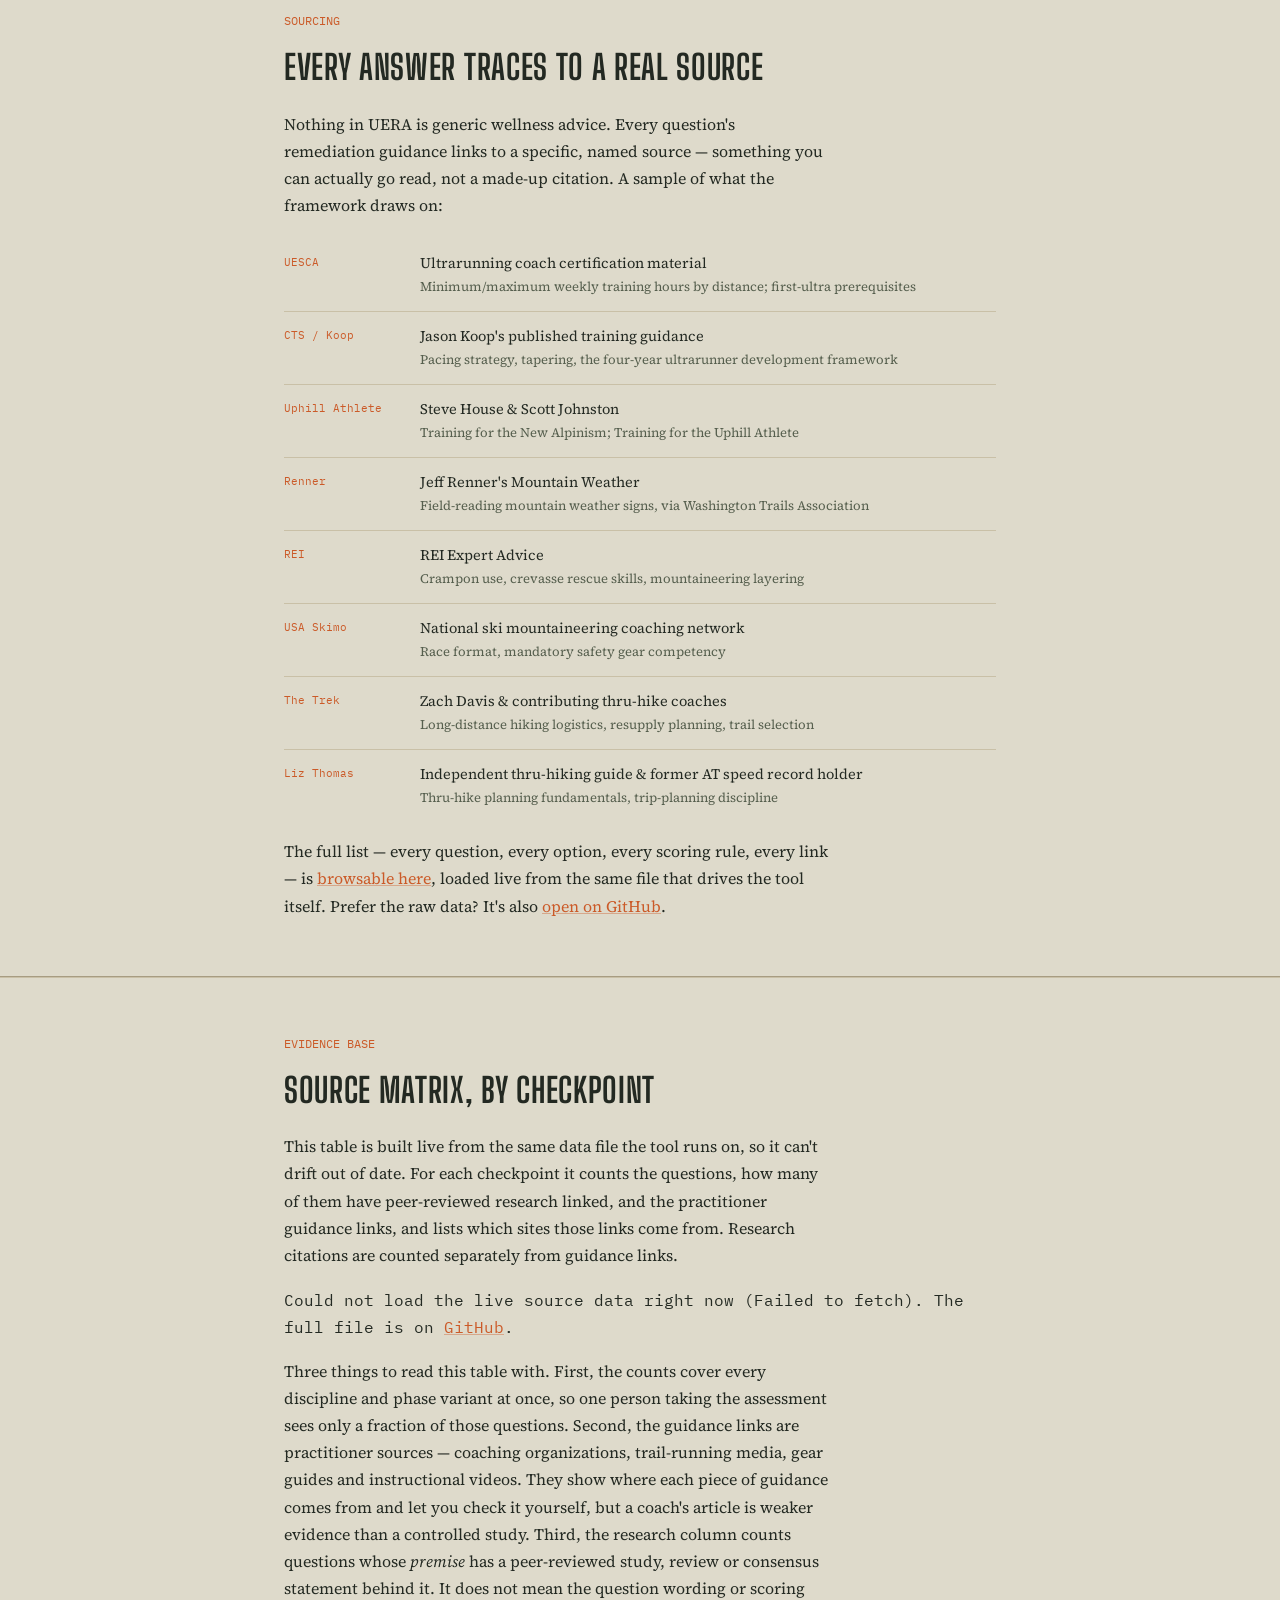
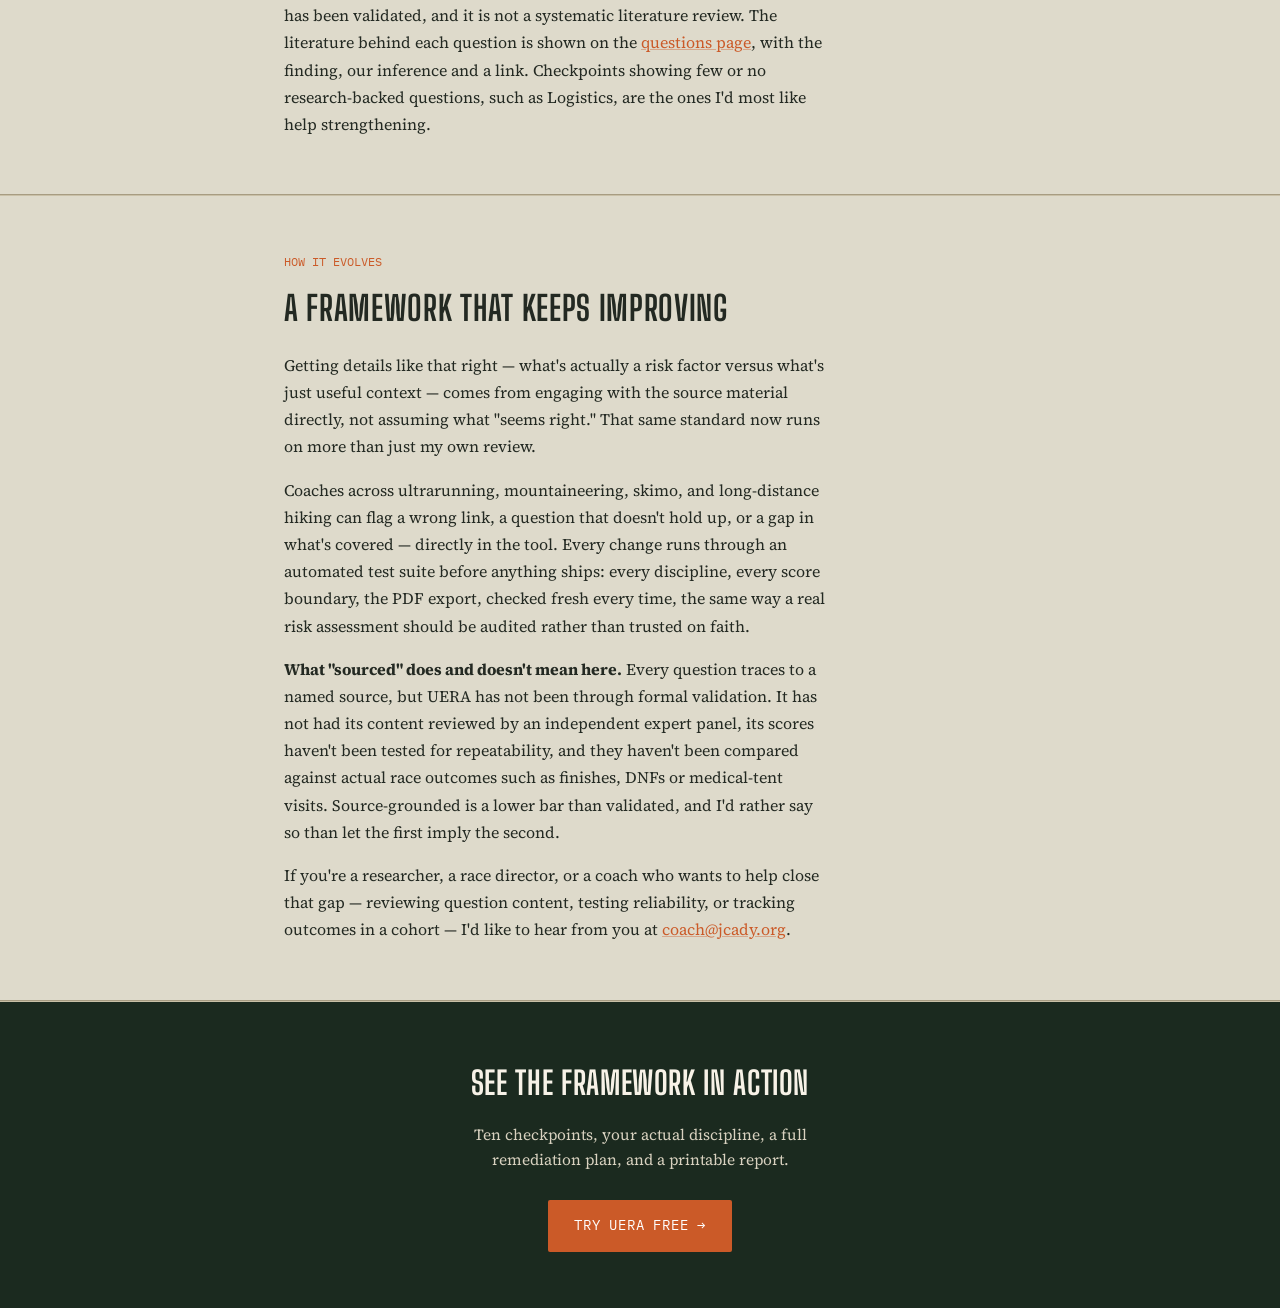
==== commit abbfd422: "Implement matrix table for evidence base display Added a responsive matrix table for displaying ques" ====
--- a/framework.html
+++ b/framework.html
@@ -64,6 +64,16 @@
   .fw-section li{font-size:16px;line-height:1.7;color:var(--ink);margin-bottom:8px;}
   .fw-section li a{color:var(--accent);text-decoration:underline;text-decoration-color:rgba(203,90,40,0.4);}
   .fw-section li a:hover{text-decoration-color:var(--accent);}
+  .matrix-wrap{overflow-x:auto;margin:22px 0 14px;border:1px solid var(--line);background:var(--paper-2);}
+  .matrix{width:100%;border-collapse:collapse;font-size:14px;min-width:620px;}
+  .matrix caption{text-align:left;padding:12px 14px;font-family:'IBM Plex Mono',monospace;font-size:12px;color:var(--ink-soft);border-bottom:1px solid var(--line);}
+  .matrix th,.matrix td{padding:11px 14px;text-align:left;vertical-align:top;border-top:1px solid var(--line-soft);line-height:1.5;}
+  .matrix thead th{font-family:'IBM Plex Mono',monospace;font-size:11.5px;font-weight:600;letter-spacing:0.04em;text-transform:uppercase;color:var(--ink);border-top:none;background:rgba(0,0,0,0.04);}
+  .matrix tbody th{font-weight:600;color:var(--ink);}
+  .matrix td.num{font-family:'IBM Plex Mono',monospace;text-align:right;white-space:nowrap;}
+  .matrix .doms{font-family:'IBM Plex Mono',monospace;font-size:12.5px;color:var(--ink-soft);}
+  .matrix tfoot td,.matrix tfoot th{font-weight:600;border-top:2px solid var(--line);}
+  .matrix-status{font-family:'IBM Plex Mono',monospace;font-size:13px;color:var(--ink-soft);margin:18px 0;}
   .formula-block.notation{font-size:13px;line-height:1.85;}
   .formula-block.notation .note{display:block;color:#c8b190;font-size:12px;line-height:1.6;margin:2px 0 12px;}
   .checkpoint-grid{
@@ -239,6 +249,24 @@
 
 <section class="fw-section">
   <div class="wrap">
+    <div class="fw-kicker">EVIDENCE BASE</div>
+    <h2>Source matrix, by checkpoint</h2>
+    <p>This table is built live from the same data file the tool runs on, so it can't drift out of date. For each checkpoint it counts the questions, how many of them have peer-reviewed research linked, and the practitioner guidance links, and lists which sites those links come from. Research citations are counted separately from guidance links.</p>
+    <p id="matrix-summary" class="matrix-status">Loading the live source data&hellip;</p>
+    <div class="matrix-wrap" id="matrix-wrap" hidden>
+      <table class="matrix">
+        <caption>Questions, linked research and guidance links per checkpoint, across all disciplines and training phases</caption>
+        <thead><tr><th scope="col">Checkpoint</th><th scope="col" style="text-align:right">Questions</th><th scope="col" style="text-align:right">With research</th><th scope="col" style="text-align:right">Guidance links</th><th scope="col">Where the links come from</th></tr></thead>
+        <tbody id="matrix-body"></tbody>
+        <tfoot id="matrix-foot"></tfoot>
+      </table>
+    </div>
+    <p>Three things to read this table with. First, the counts cover every discipline and phase variant at once, so one person taking the assessment sees only a fraction of those questions. Second, the guidance links are practitioner sources &mdash; coaching organizations, trail-running media, gear guides and instructional videos. They show where each piece of guidance comes from and let you check it yourself, but a coach's article is weaker evidence than a controlled study. Third, the research column counts questions whose <em>premise</em> has a peer-reviewed study, review or consensus statement behind it. It does not mean the question wording or scoring has been validated, and it is not a systematic literature review. The literature behind each question is shown on the <a href="questions.html" style="color:var(--accent);">questions page</a>, with the finding, our inference and a link. Checkpoints showing few or no research-backed questions, such as Logistics, are the ones I'd most like help strengthening.</p>
+  </div>
+</section>
+
+<section class="fw-section">
+  <div class="wrap">
     <div class="fw-kicker">HOW IT EVOLVES</div>
     <h2>A framework that keeps improving</h2>
     <p>Getting details like that right &mdash; what's actually a risk factor versus what's just useful context &mdash; comes from engaging with the source material directly, not assuming what "seems right." That same standard now runs on more than just my own review.</p>
@@ -256,6 +284,68 @@
   </div>
 </section>
 
+<script>
+(function(){
+  var CSV_URL = 'https://raw.githubusercontent.com/jeffreycady/Ultra-Event-Readiness-and-Risk-Assessment/main/questions-and-learning-links.csv';
+  var ORDER = ['terrain','environment','gear','nutrition','training','medical','safety','logistics','mental','recovery'];
+  var RESEARCH = /(^|\.)(pubmed\.ncbi\.nlm\.nih\.gov|ncbi\.nlm\.nih\.gov|doi\.org|sciencedirect\.com|bjsm\.bmj\.com|journals\.lww\.com|link\.springer\.com|nature\.com|jamanetwork\.com|onlinelibrary\.wiley\.com|tandfonline\.com|frontiersin\.org|mdpi\.com|journals\.humankinetics\.com)$/;
+
+  function parseCSV(text){
+    var rows=[],row=[],field='',inQ=false,i=0,n=text.length;
+    while(i<n){
+      var c=text[i];
+      if(inQ){
+        if(c==='"'){ if(text[i+1]==='"'){field+='"';i+=2;continue;} inQ=false;i++;continue; }
+        field+=c;i++;continue;
+      }
+      if(c==='"'){inQ=true;i++;continue;}
+      if(c===','){row.push(field);field='';i++;continue;}
+      if(c==='\r'){i++;continue;}
+      if(c==='\n'){row.push(field);field='';rows.push(row);row=[];i++;continue;}
+      field+=c;i++;
+    }
+    if(field.length||row.length){row.push(field);rows.push(row);}
+    return rows;
+  }
+  function esc(s){return String(s==null?'':s).replace(/[&<>"']/g,function(c){return {'&':'&amp;','<':'&lt;','>':'&gt;','"':'&quot;',"'":'&#39;'}[c];});}
+  function host(u){try{return new URL(u).hostname.replace(/^www\./,'');}catch(e){return null;}}
+
+  fetch(CSV_URL).then(function(r){ if(!r.ok) throw new Error('HTTP '+r.status); return r.text(); }).then(function(text){
+    var rows=parseCSV(text), head=rows[0], recs=rows.slice(1).filter(function(r){return r.length>1;}).map(function(r){
+      var o={}; head.forEach(function(h,i){o[h]=r[i]||'';}); return o;
+    });
+    var cats={}, allHosts={}, totalQ=0, totalL=0, research=0, seen={}, rqTotal=0, studies={};
+    recs.forEach(function(r){
+      var cid=r['Category ID']; if(!cid) return;
+      var c=cats[cid]||(cats[cid]={name:r['Category Name']||cid,q:0,l:0,hosts:{},rq:{}});
+      if(r['Row Type']==='Question'){ c.q++; totalQ++; }
+      else if(r['Row Type']==='Research Evidence'){
+        var k=(r['Variant Key']||'')+'|'+r['Item #']; if(!c.rq[k]){c.rq[k]=1; rqTotal++;} studies[r['URL']]=1;
+      }
+      else if(r['URL']){
+        var h=host(r['URL']); if(!h) return;
+        c.l++; totalL++; c.hosts[h]=(c.hosts[h]||0)+1; allHosts[h]=1;
+        if(RESEARCH.test(h)) research++;
+      }
+    });
+    var body='';
+    ORDER.forEach(function(id){
+      var c=cats[id]; if(!c) return;
+      var hs=Object.keys(c.hosts).sort(function(a,b){return c.hosts[b]-c.hosts[a]||a.localeCompare(b);});
+      body+='<tr><th scope="row">'+esc(c.name)+'</th><td class="num">'+c.q+'</td><td class="num">'+Object.keys(c.rq).length+'</td><td class="num">'+c.l+'</td><td class="doms">'+
+        hs.map(function(h){return esc(h)+' &times;'+c.hosts[h];}).join('<br>')+'</td></tr>';
+    });
+    document.getElementById('matrix-body').innerHTML=body;
+    document.getElementById('matrix-foot').innerHTML='<tr><th scope="row">All checkpoints</th><td class="num">'+totalQ+'</td><td class="num">'+rqTotal+'</td><td class="num">'+totalL+'</td><td class="doms">'+Object.keys(allHosts).length+' distinct sites</td></tr>';
+    document.getElementById('matrix-summary').textContent=
+      rqTotal+' of '+totalQ+' questions have linked research ('+Object.keys(studies).length+' studies). '+totalL+' practitioner guidance links across '+Object.keys(allHosts).length+' sites.';
+    document.getElementById('matrix-wrap').hidden=false;
+  }).catch(function(err){
+    document.getElementById('matrix-summary').innerHTML='Could not load the live source data right now ('+esc(err.message)+'). The full file is on <a href="https://github.com/jeffreycady/Ultra-Event-Readiness-and-Risk-Assessment/blob/main/questions-and-learning-links.csv" target="_blank" rel="noopener" style="color:var(--accent);">GitHub</a>.';
+  });
+})();
+</script>
+
 <script data-goatcounter="https://jcady.goatcounter.com/count"
         async src="//gc.zgo.at/count.js"></script>
 </body>
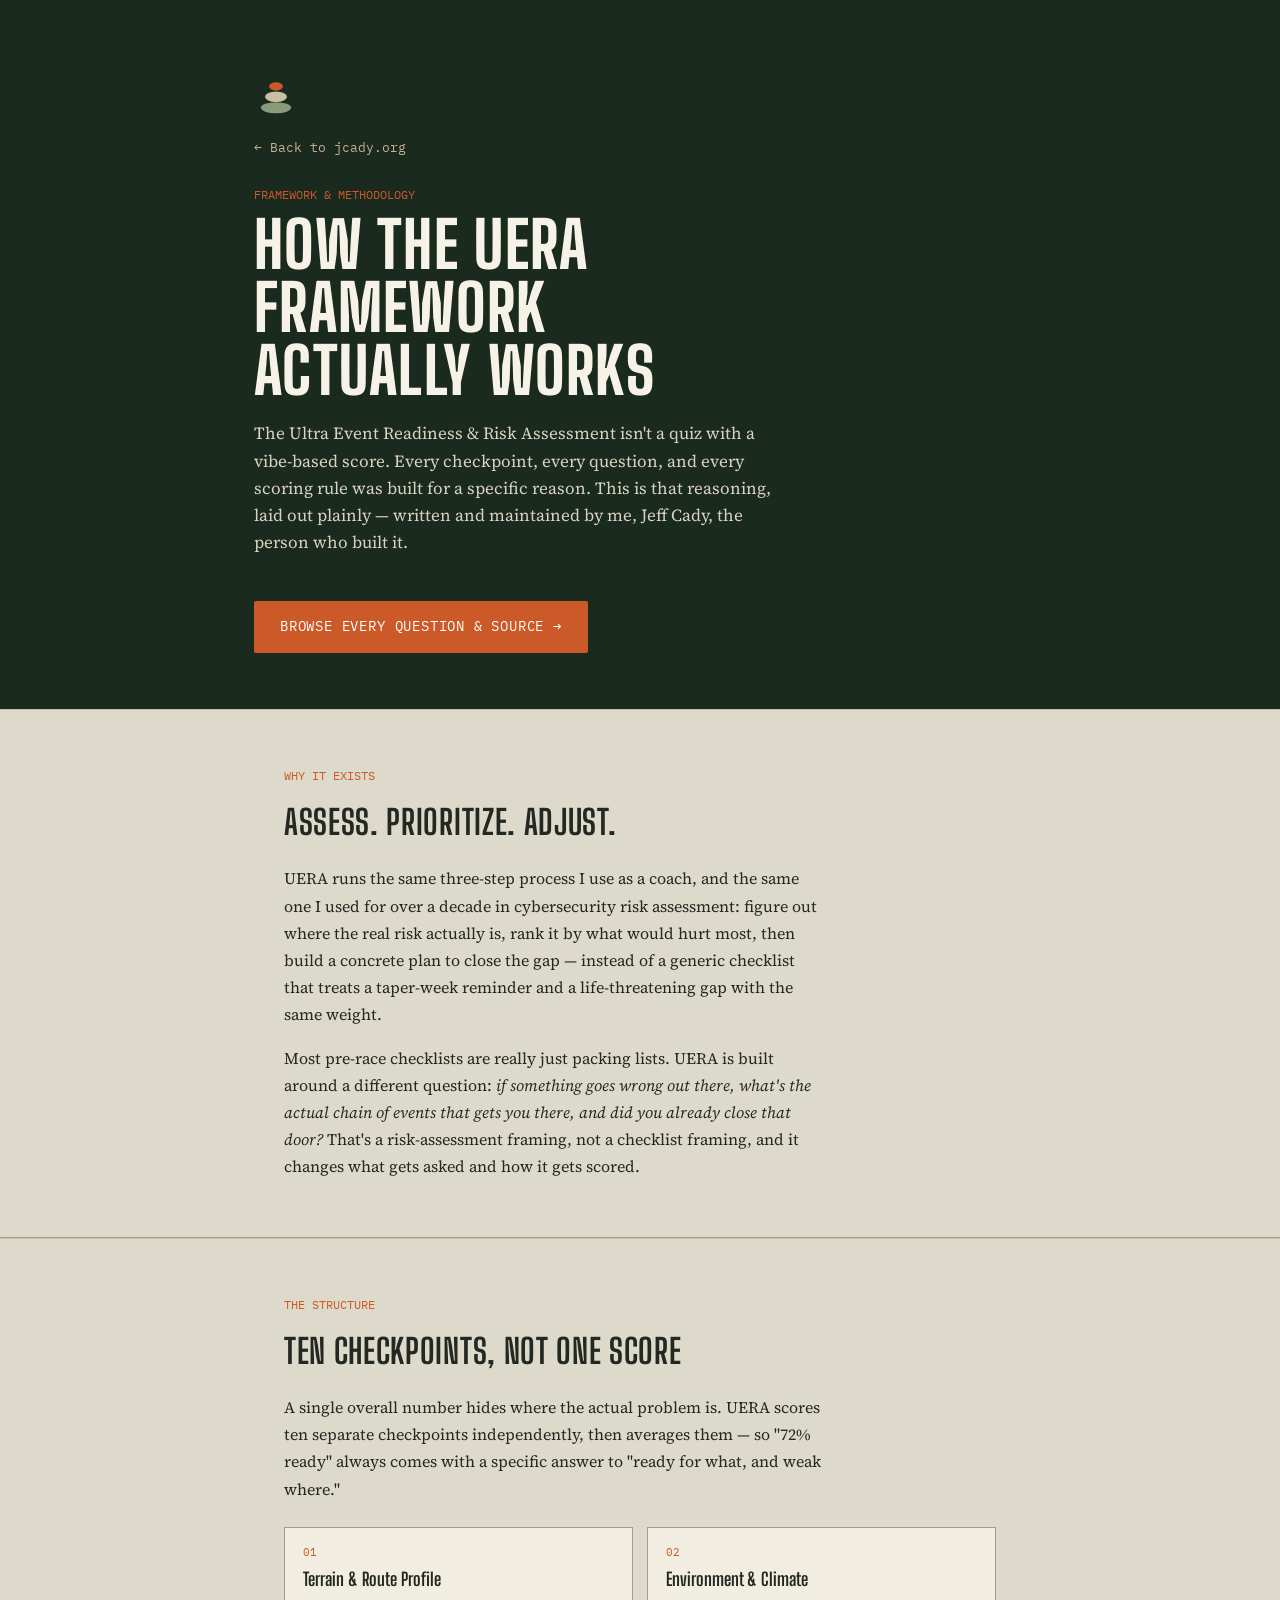
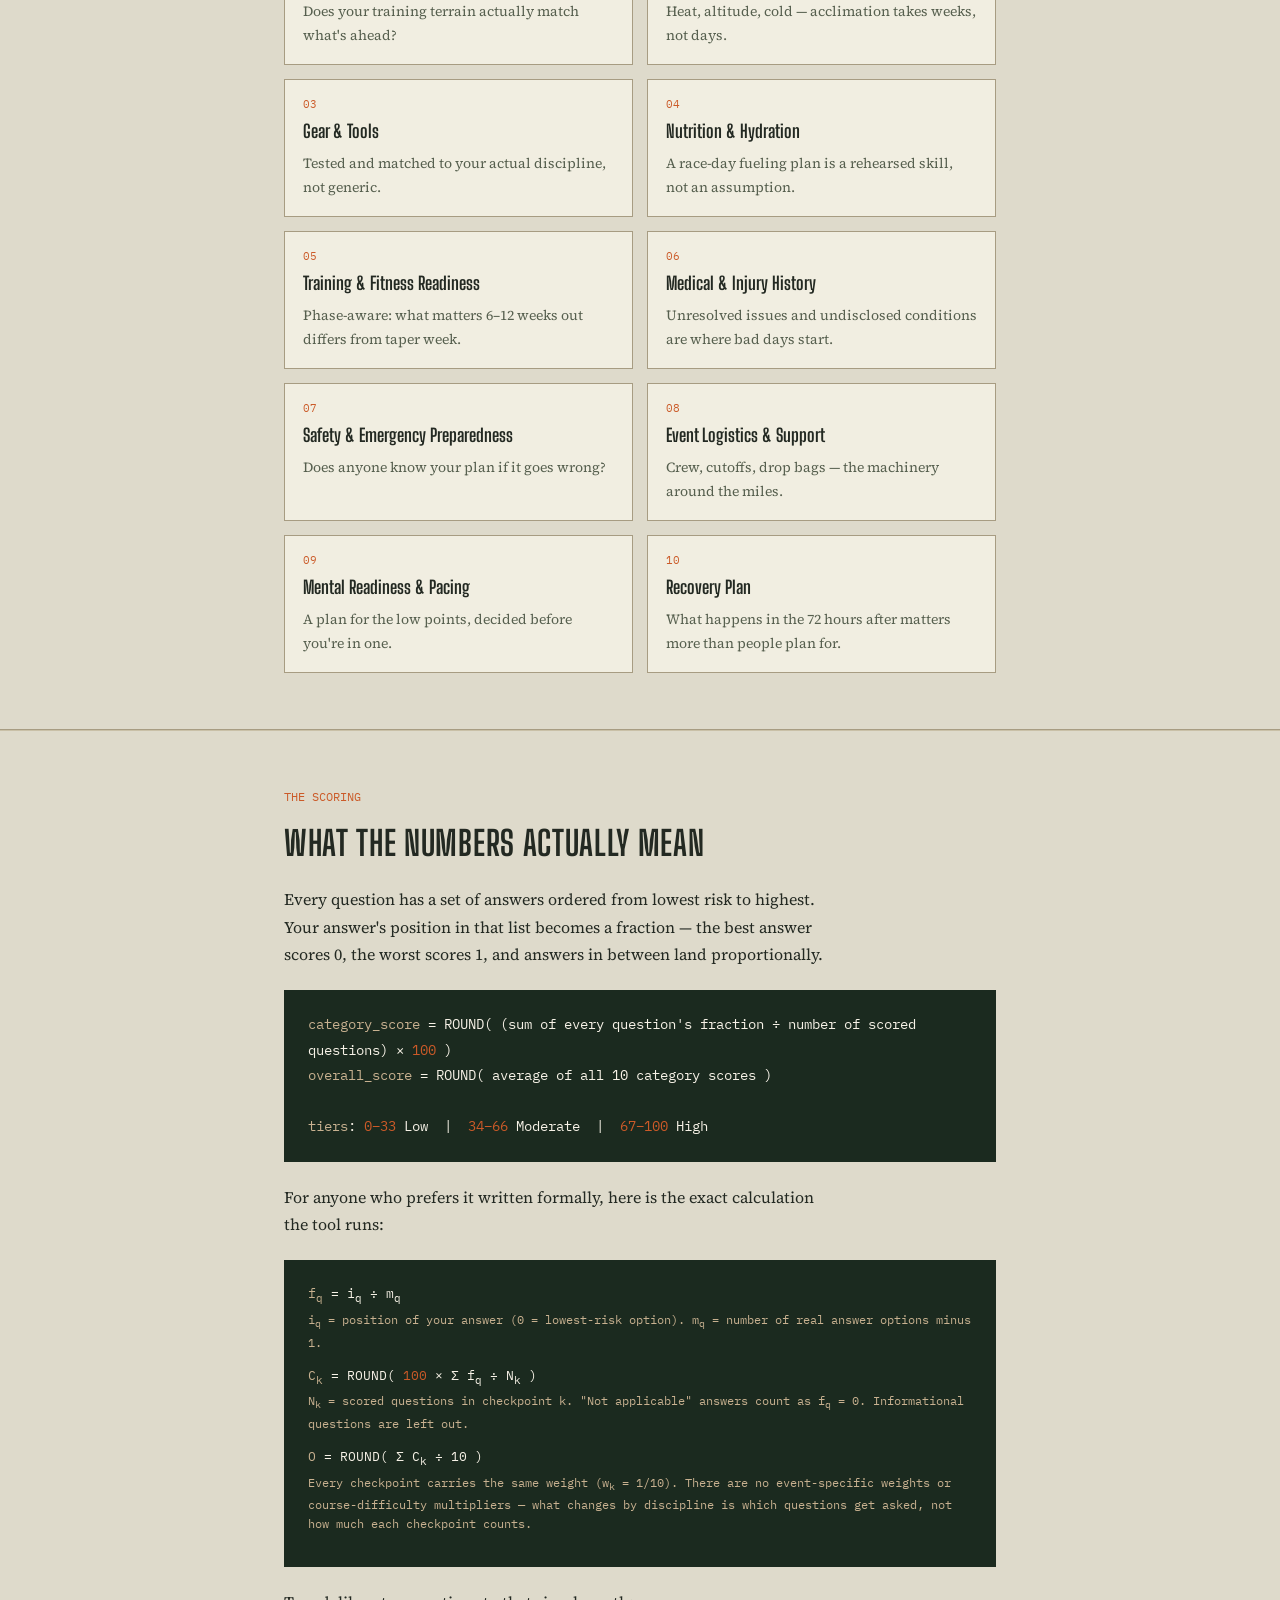
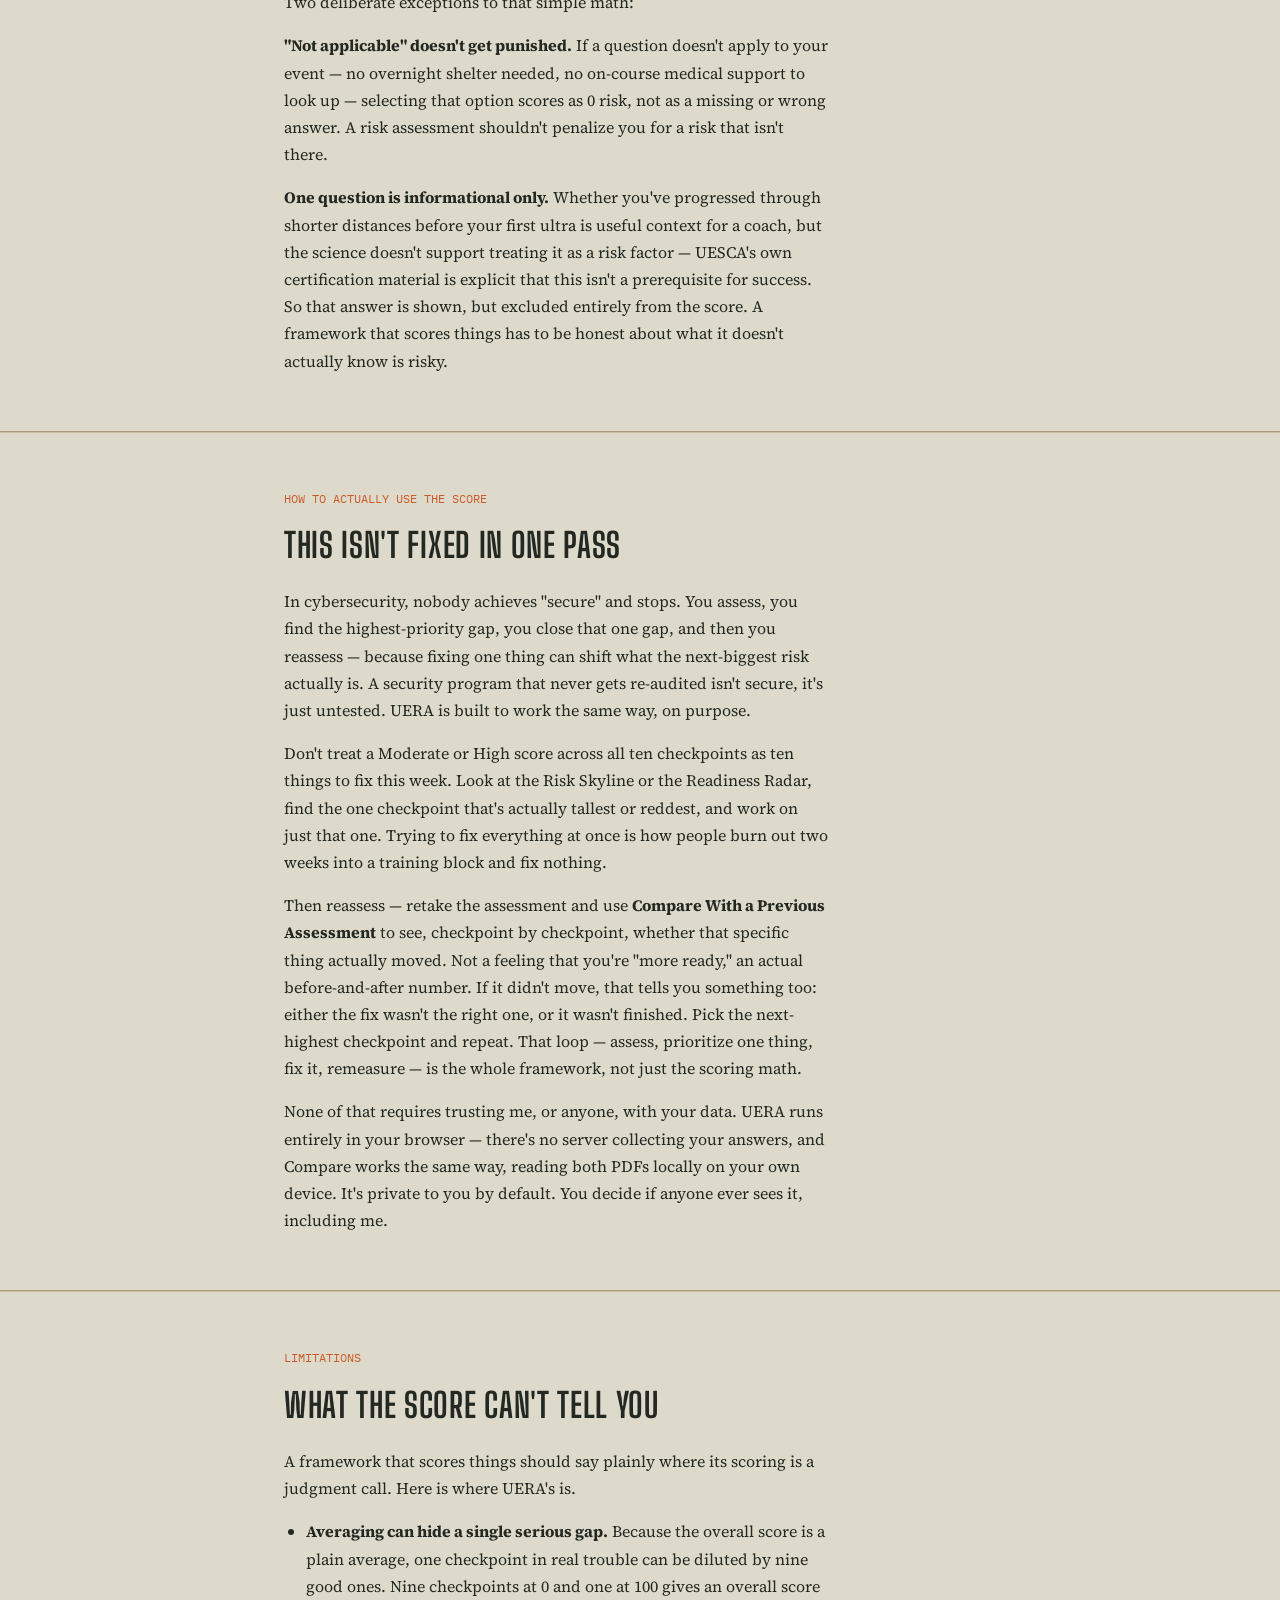
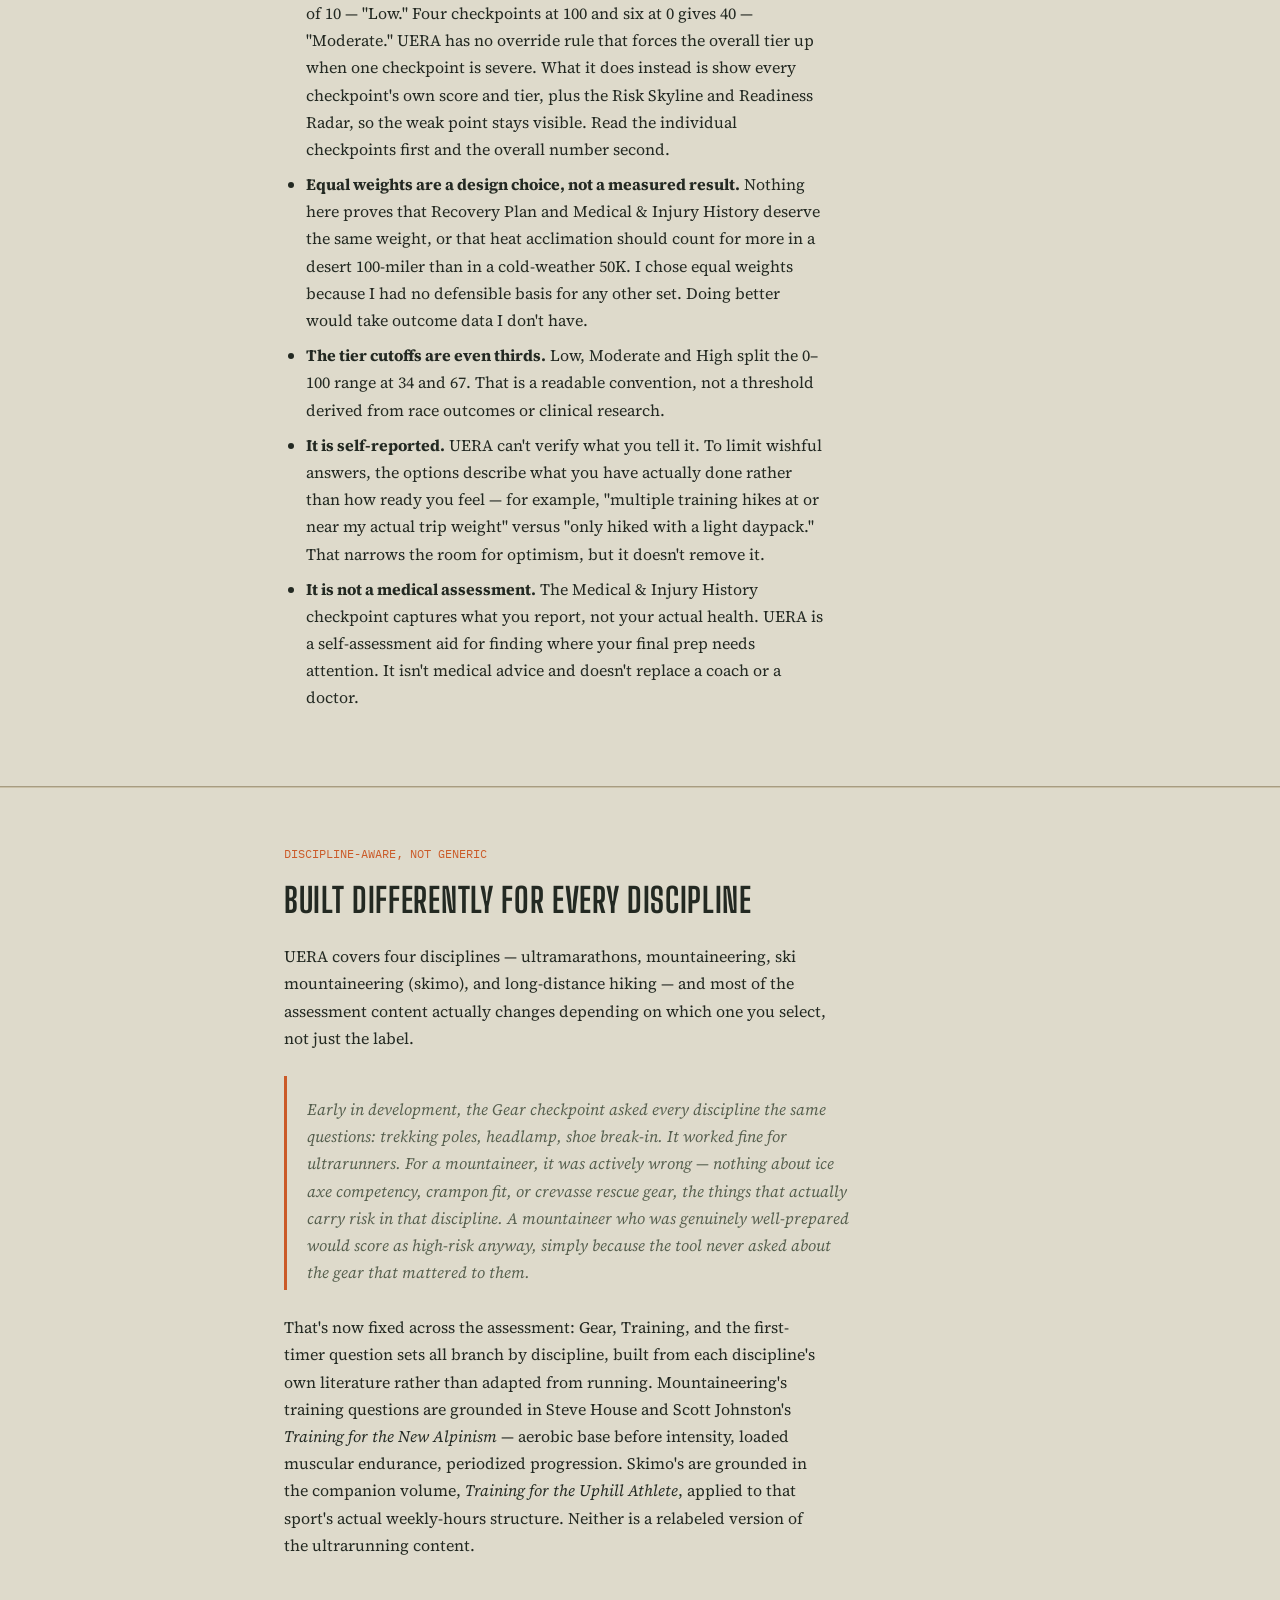
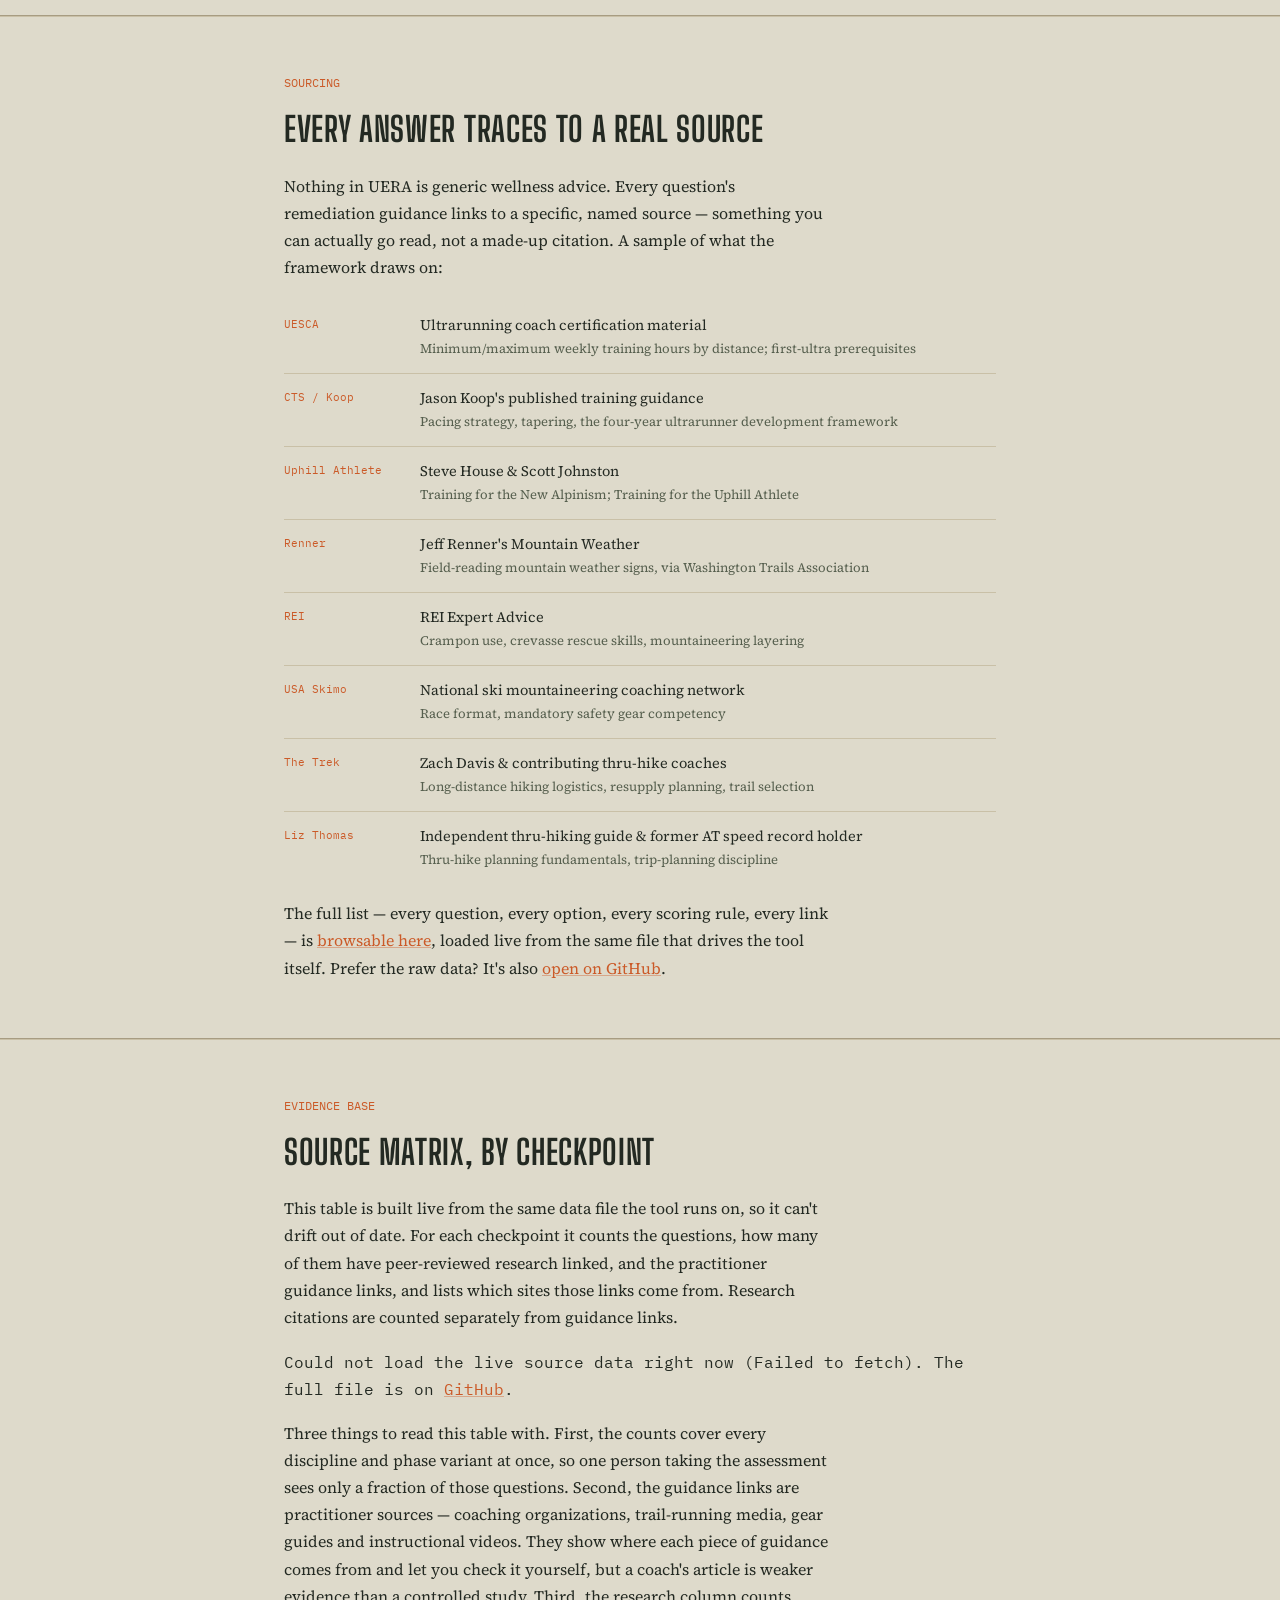
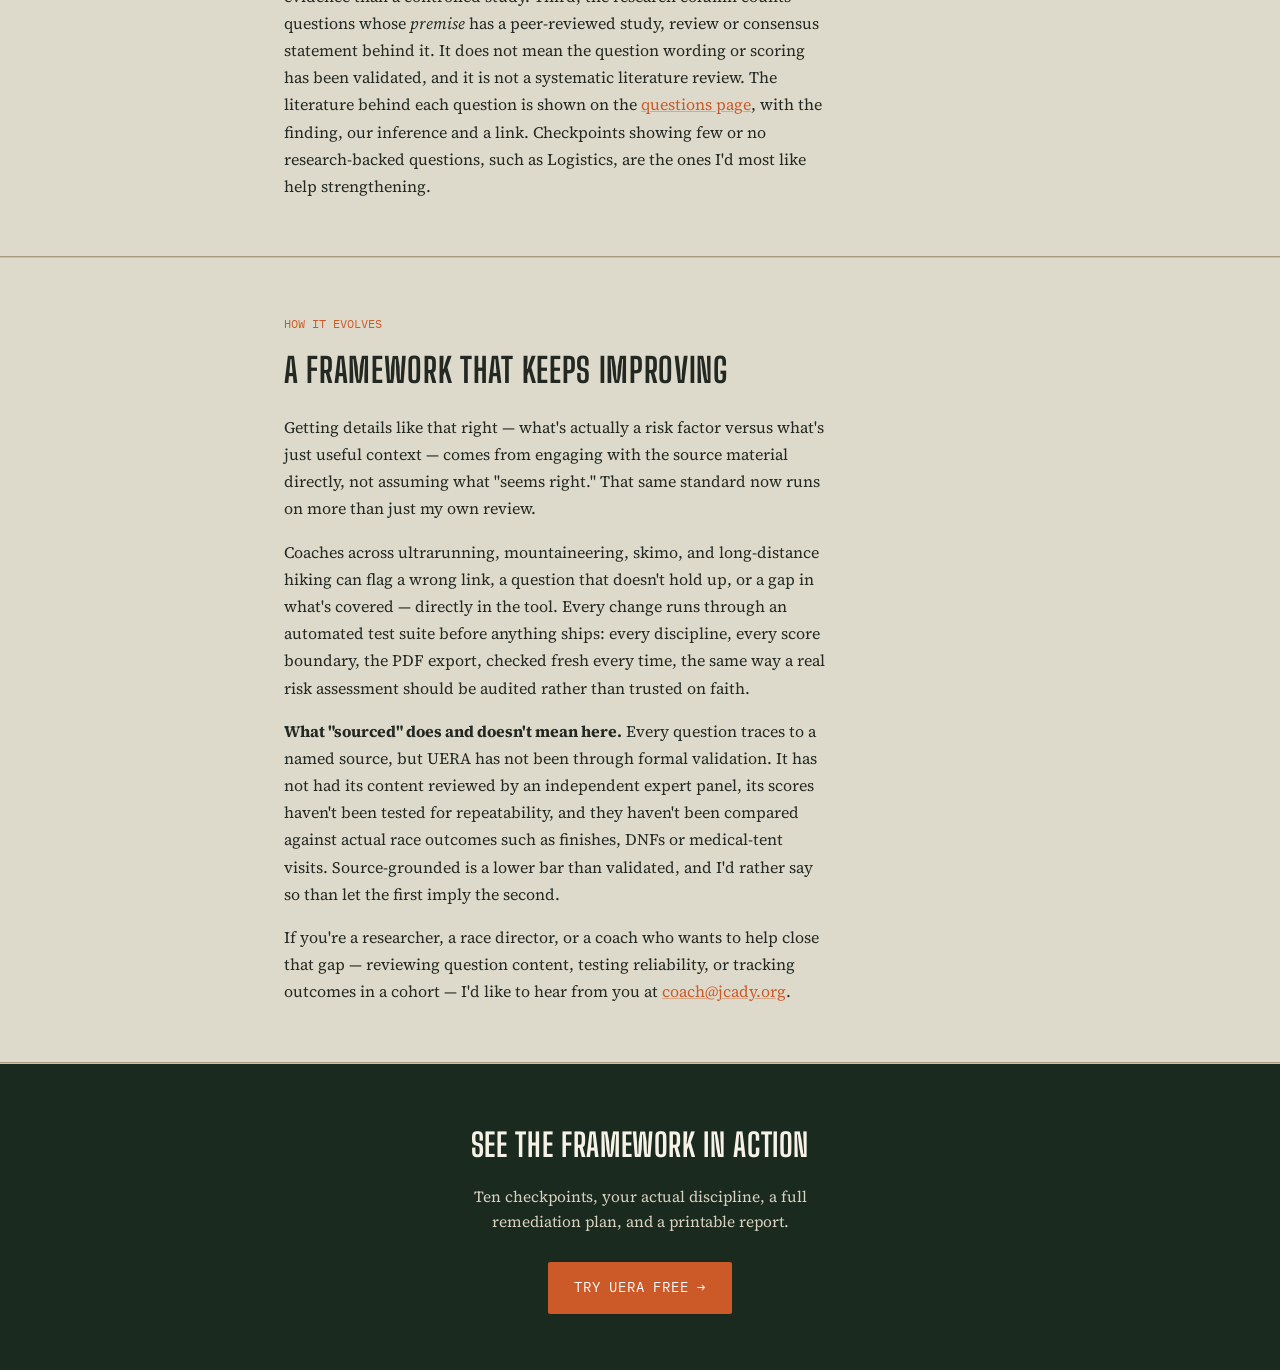
==== commit 62c56277: "The JCady cairn at the top of every page and as the tab icon; site mark added to the shared theme Co" ====
--- a/framework.html
+++ b/framework.html
@@ -4,6 +4,7 @@
 <meta charset="UTF-8">
 <meta name="viewport" content="width=device-width, initial-scale=1.0">
 <title>The UERA Framework &mdash; Logic, Scoring &amp; Sources | Jeff Cady</title>
+<link rel="icon" href="favicon.svg" type="image/svg+xml">
 <meta name="description" content="How the Ultra Event Readiness &amp; Risk Assessment actually works: the scoring math, why the checkpoints differ by discipline, and the real sources behind every question.">
 <link rel="preconnect" href="https://fonts.googleapis.com">
 <link rel="preconnect" href="https://fonts.gstatic.com" crossorigin>
@@ -128,6 +129,7 @@
 
 <section class="fw-hero">
   <div class="wrap">
+    <a class="site-mark" href="https://www.jcady.org/" aria-label="jcady.org home"><img src="cairn.svg" alt="" width="44" height="44"></a>
     <a class="fw-back" href="index.html">&larr; Back to jcady.org</a>
     <div class="fw-kicker">FRAMEWORK &amp; METHODOLOGY</div>
     <h1>How the UERA framework actually works</h1>
--- a/theme.css
+++ b/theme.css
@@ -185,3 +185,10 @@
   font-family:'IBM Plex Mono', monospace;font-size:11px;color:#a99b7d;
   display:flex;justify-content:space-between;flex-wrap:wrap;gap:10px;
 }
+
+/* ---------- SITE MARK ----------
+   The JCady LLC cairn at the top of a page's hero, linking home. Copy cairn.svg and favicon.svg with theme.css, and add
+   <link rel="icon" href="favicon.svg" type="image/svg+xml"> to <head>. */
+.site-mark{display:block;width:max-content;line-height:0;margin:0 0 18px;border-radius:6px}
+.site-mark img{width:44px;height:44px;display:block}
+.site-mark:focus-visible{outline:2px solid var(--accent);outline-offset:4px}
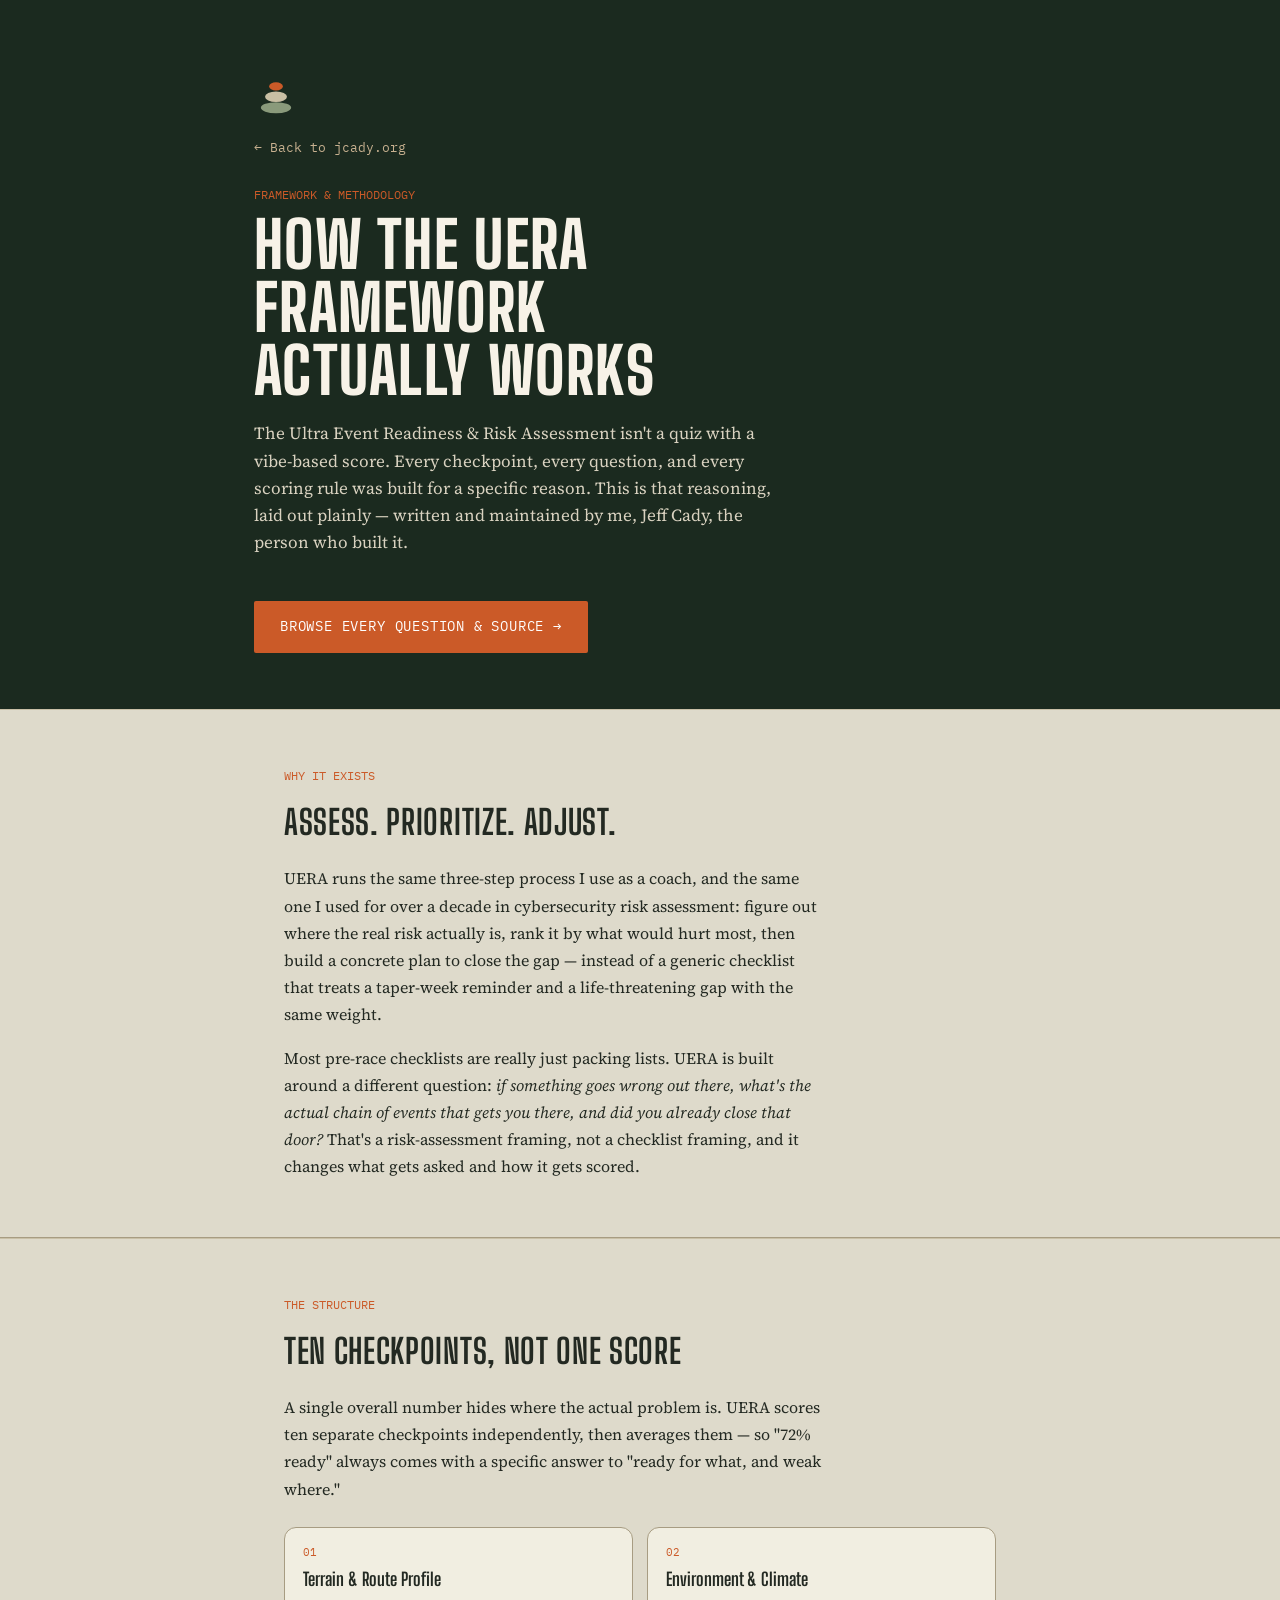
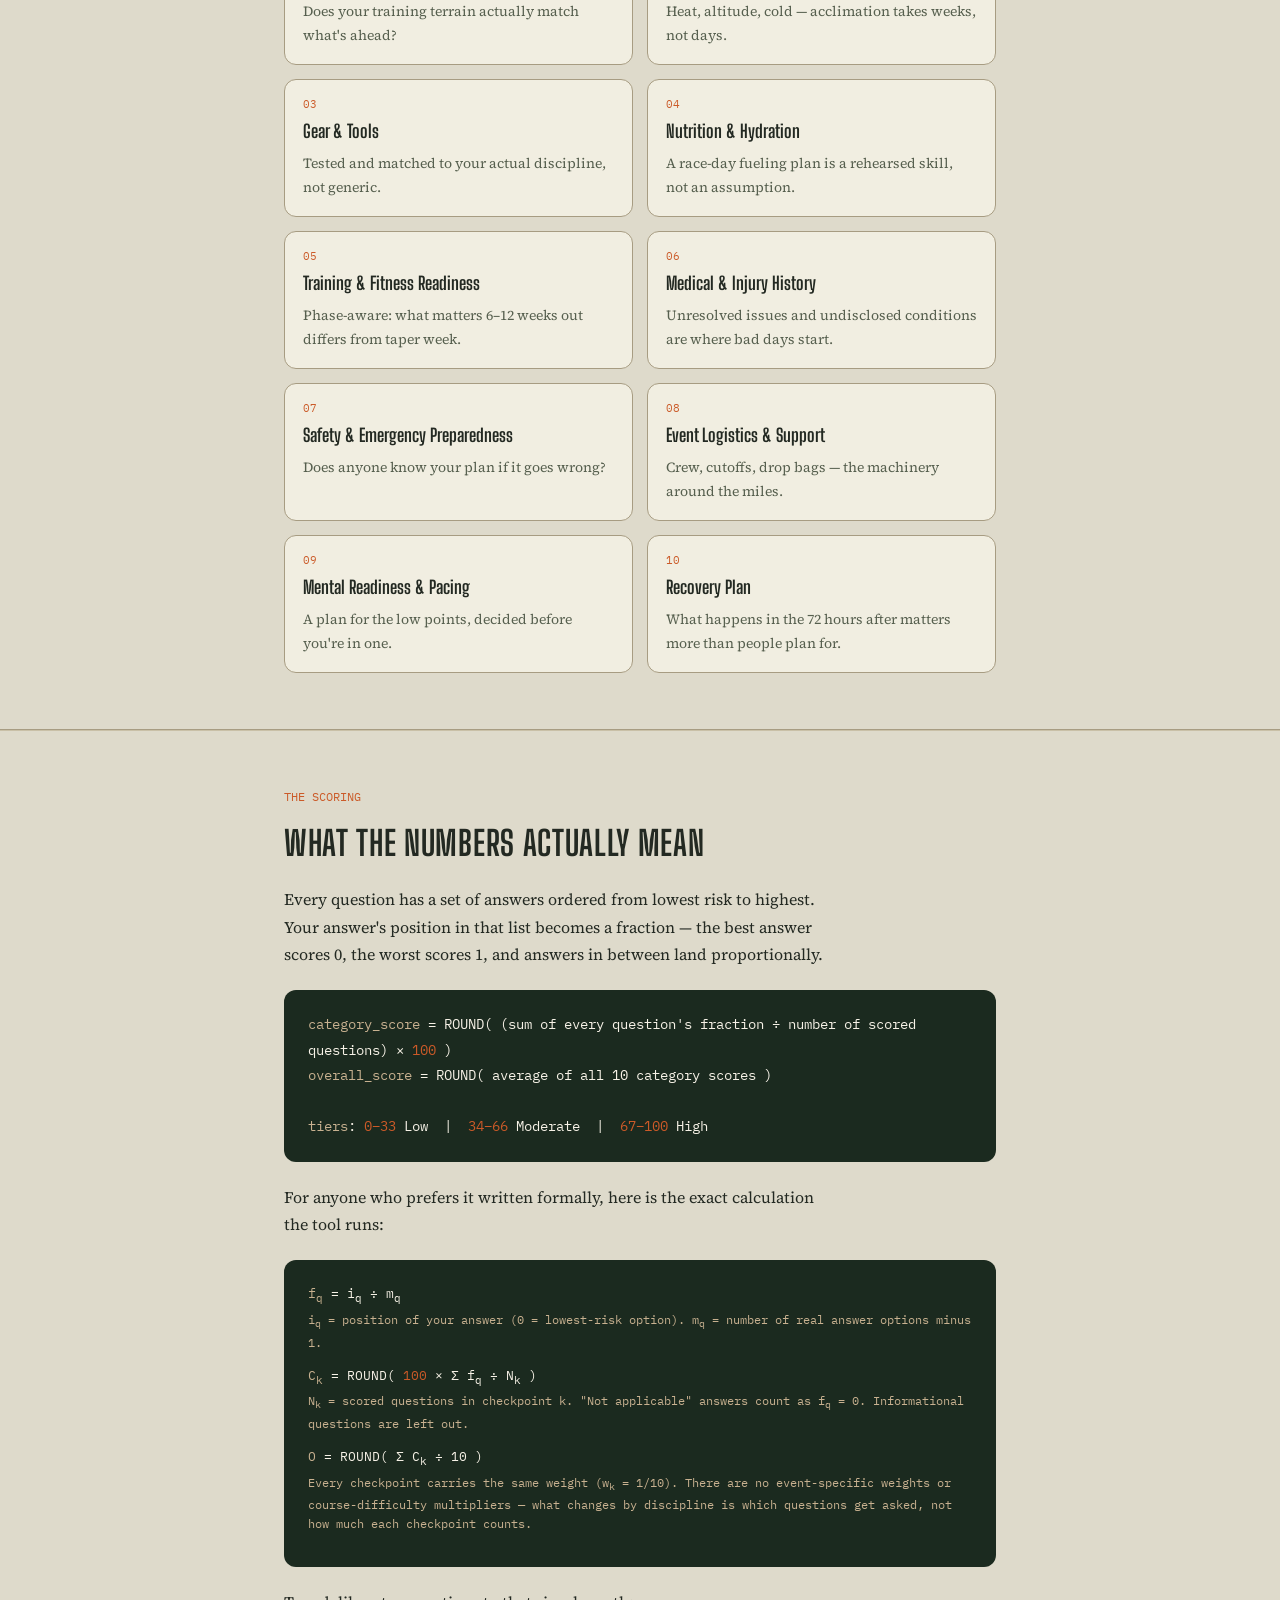
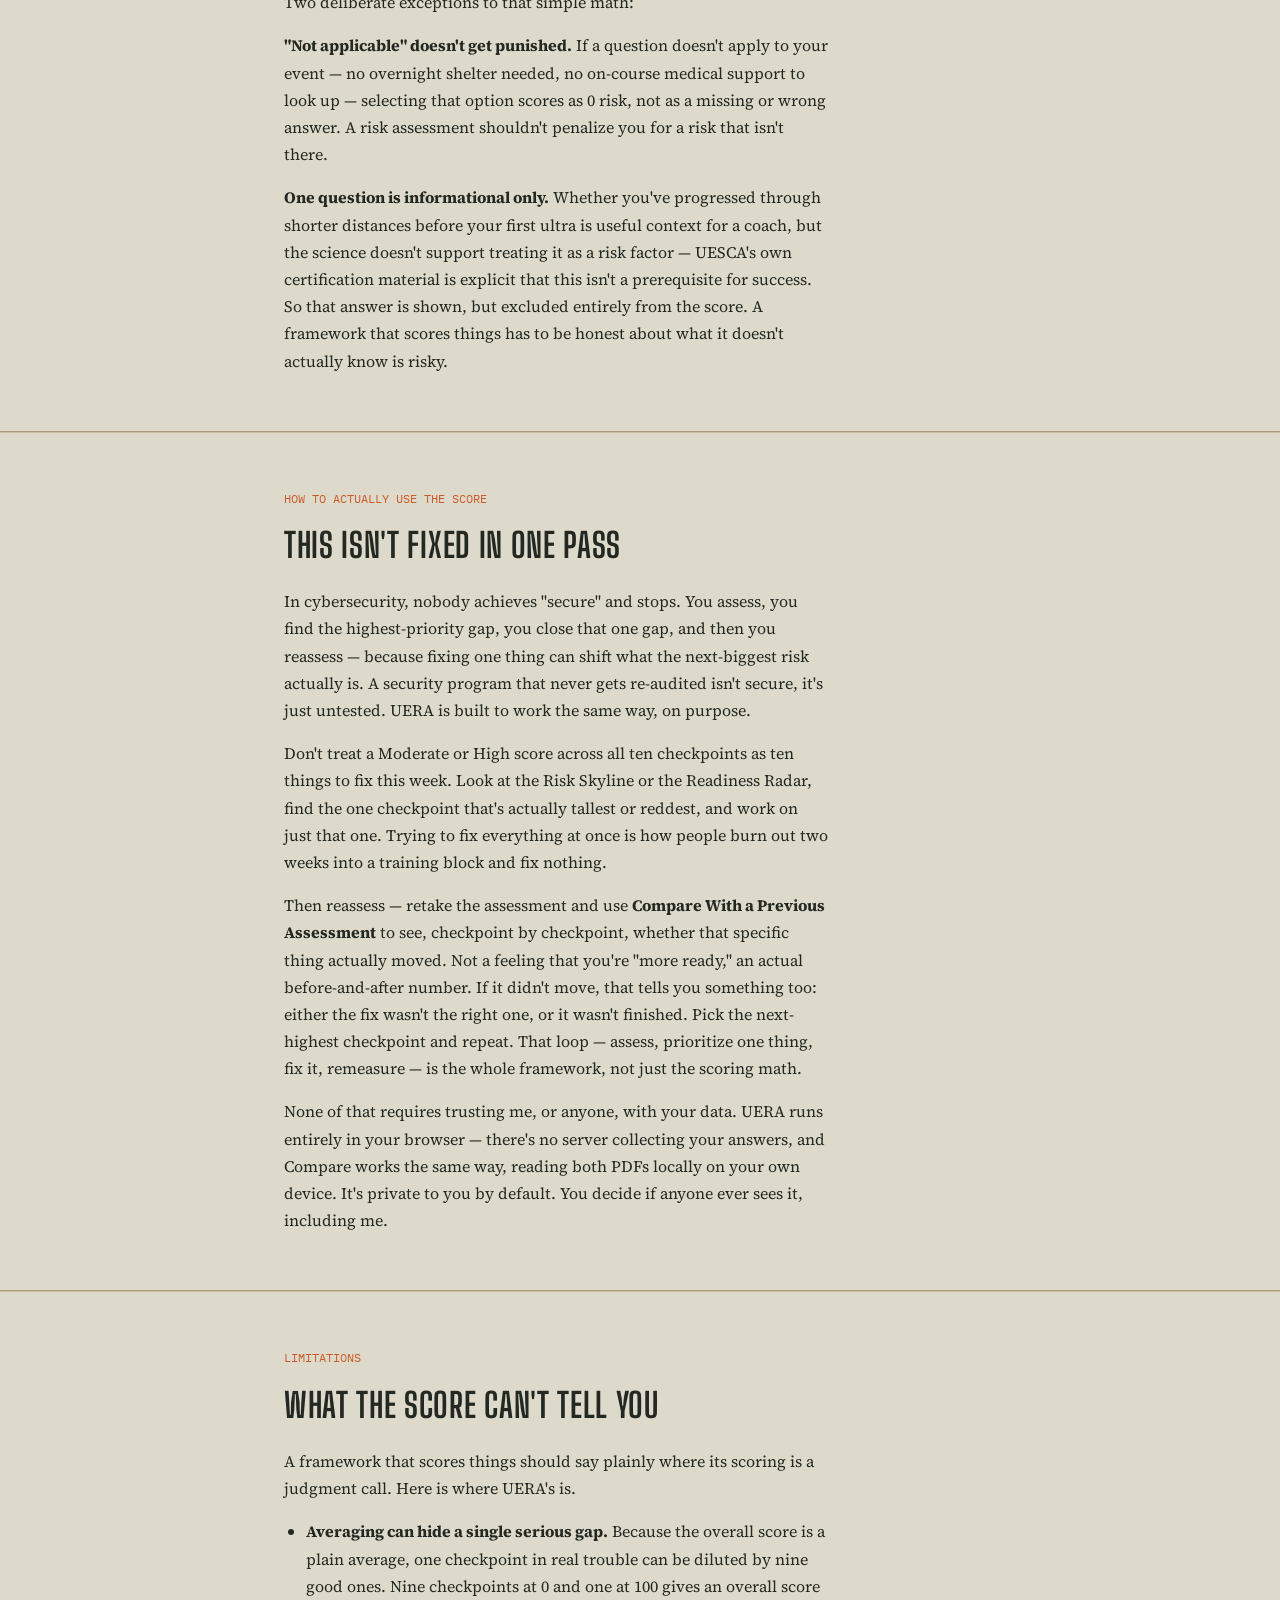
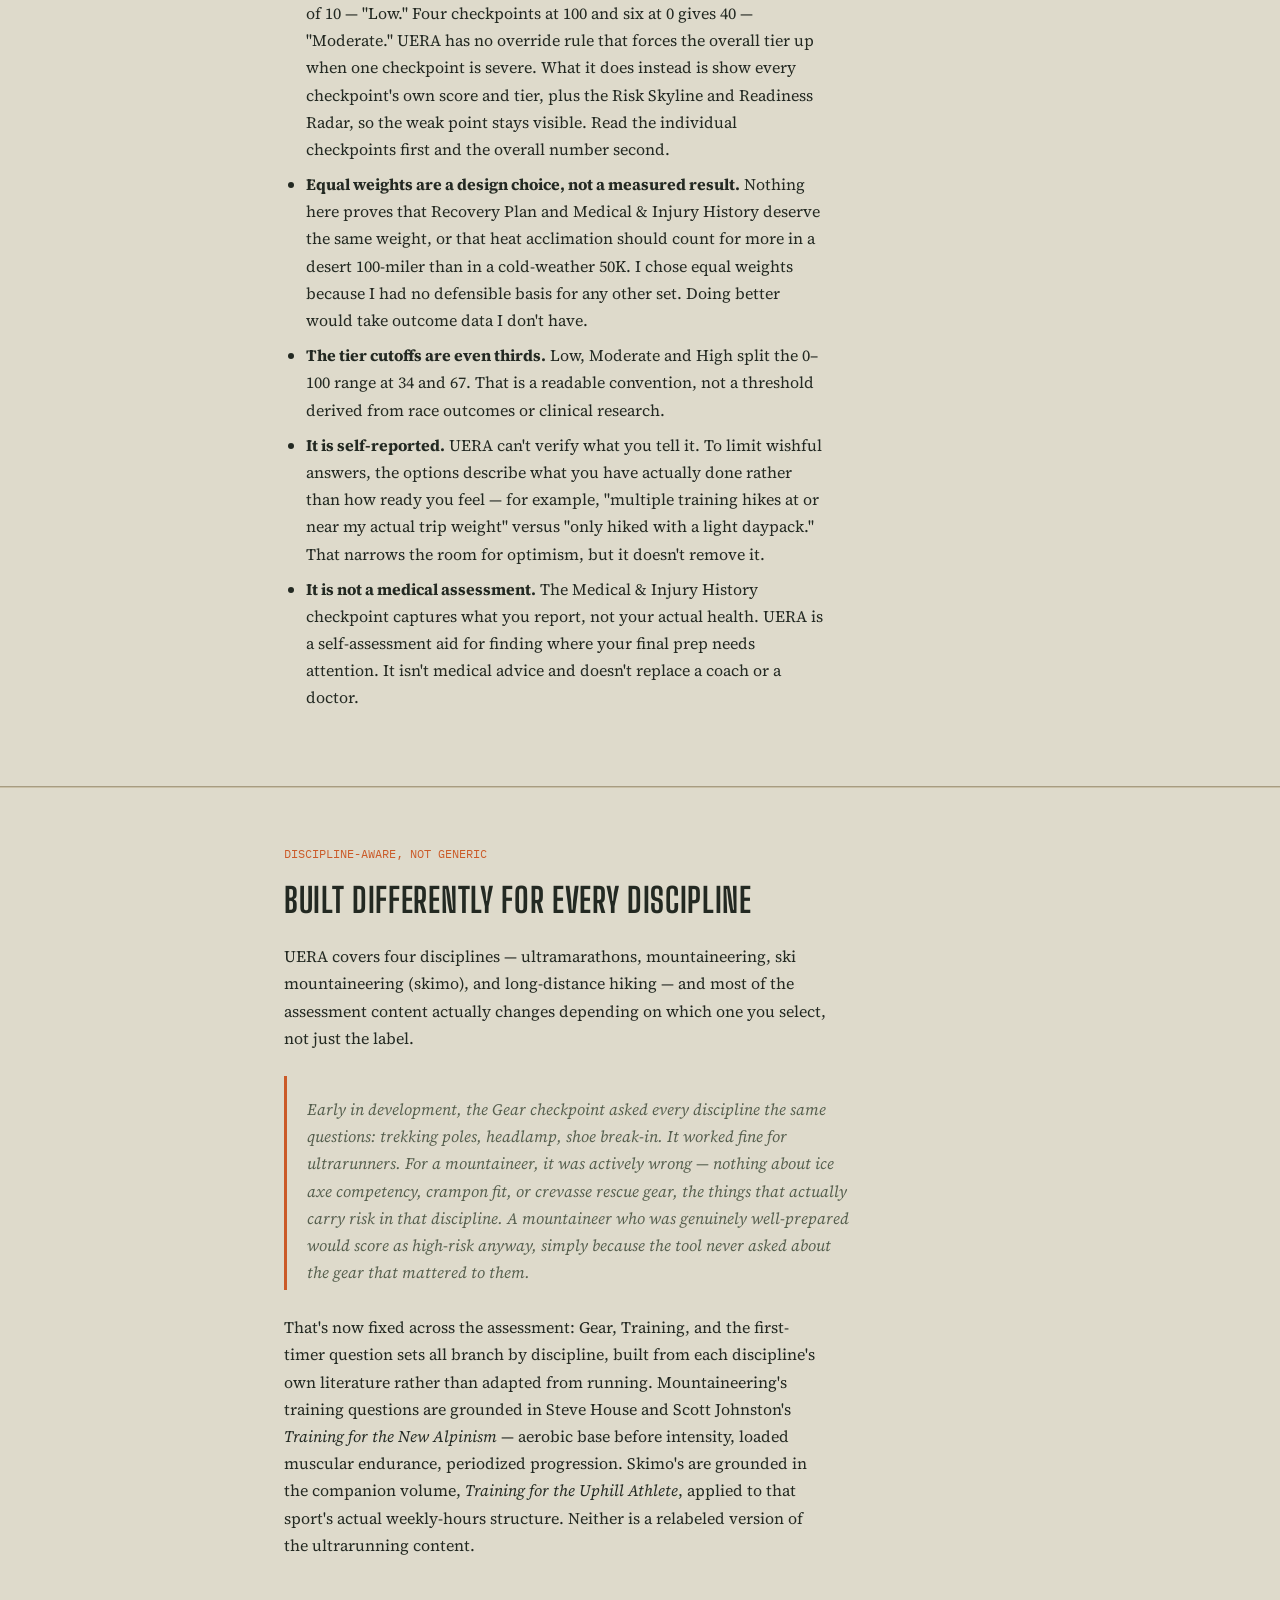
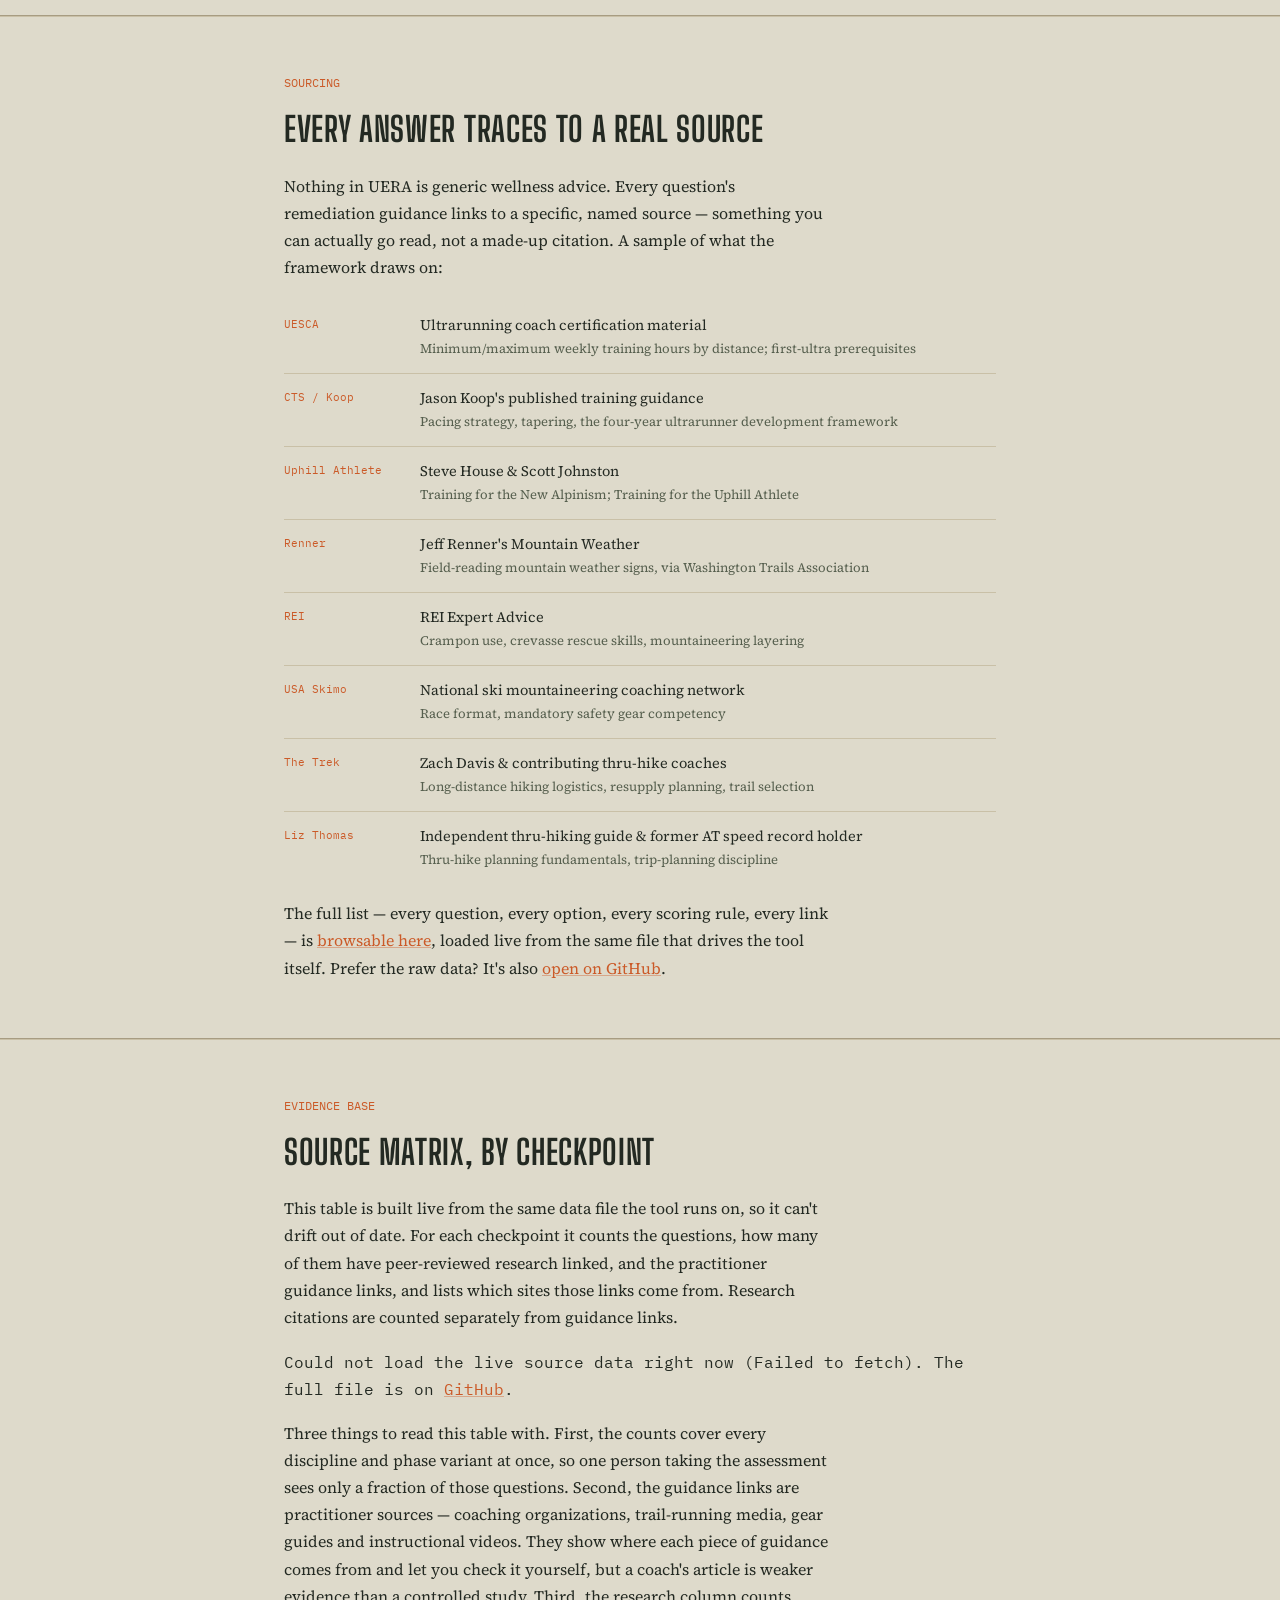
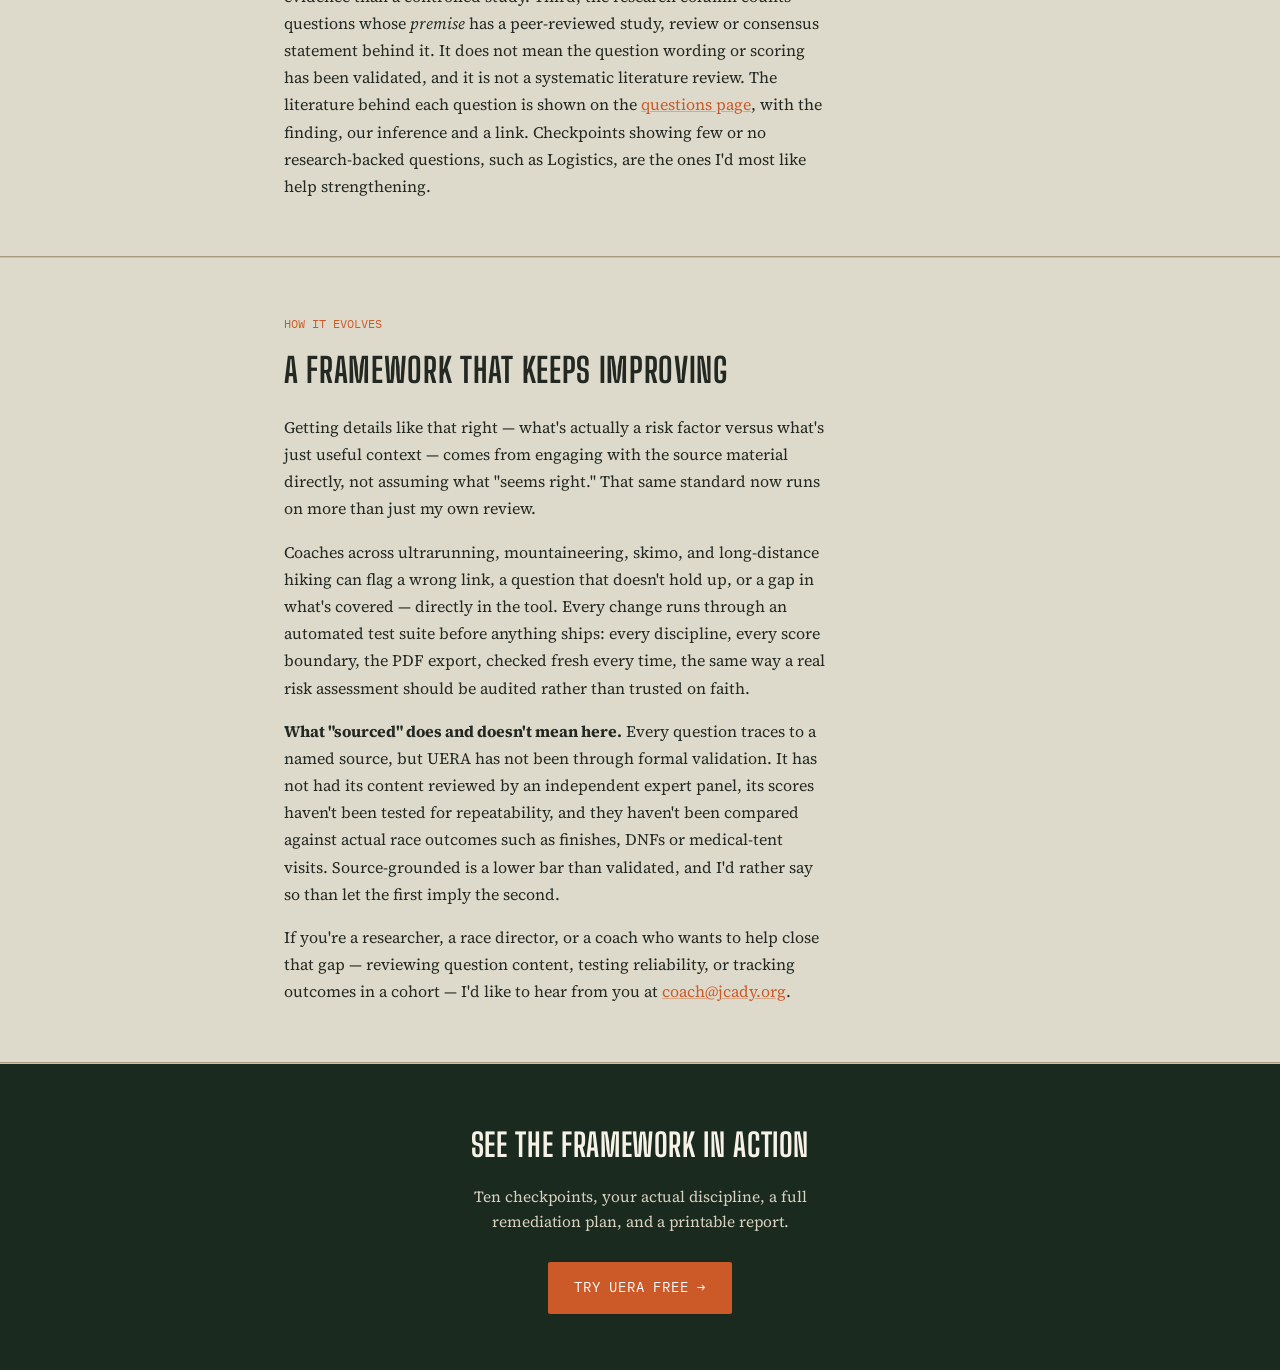
==== commit 637a973b: "Round the boxes and form fields that were still square theme.css gains the site-family radius tokens" ====
--- a/framework.html
+++ b/framework.html
@@ -123,6 +123,11 @@
     margin-bottom:14px;
   }
   .fw-cta p{color:#d9d2c0;max-width:52ch;margin:0 auto 28px;font-size:15.5px;}
+
+  /* ---------- Rounded corners (boxes that were square) ----------
+     Radius tokens come from theme.css. :where() keeps these at zero
+     specificity, so they never override a radius set anywhere else. */
+  :where(.checkpoint-grid .cp,.formula-block,.matrix-wrap){border-radius:var(--radius-md);} /* .matrix-wrap already scrolls, so it clips the table */
 </style>
 </head>
 <body>
--- a/theme.css
+++ b/theme.css
@@ -192,3 +192,14 @@
 .site-mark{display:block;width:max-content;line-height:0;margin:0 0 18px;border-radius:6px}
 .site-mark img{width:44px;height:44px;display:block}
 .site-mark:focus-visible{outline:2px solid var(--accent);outline-offset:4px}
+
+/* ---------- Rounded corners ----------
+   One radius scale for the site family: --radius-sm for inputs, selects and
+   textareas, --radius-md for cards, panels and callouts, --radius-lg for
+   dialogs, --radius-pill for pill shapes. --radius (2px, used by .btn) is
+   unchanged. These rules use :where(), so they have zero specificity and only
+   reach elements that had no radius of their own; anything a page already
+   rounds keeps its radius. */
+:root{--radius-sm:8px;--radius-md:12px;--radius-lg:14px;--radius-pill:999px;}
+:where(input:not([type=checkbox]):not([type=radio]):not([type=range]):not([type=color]):not([type=file]):not([type=hidden]),select,textarea){border-radius:var(--radius-sm);}
+:where(.card){border-radius:var(--radius-md);}
